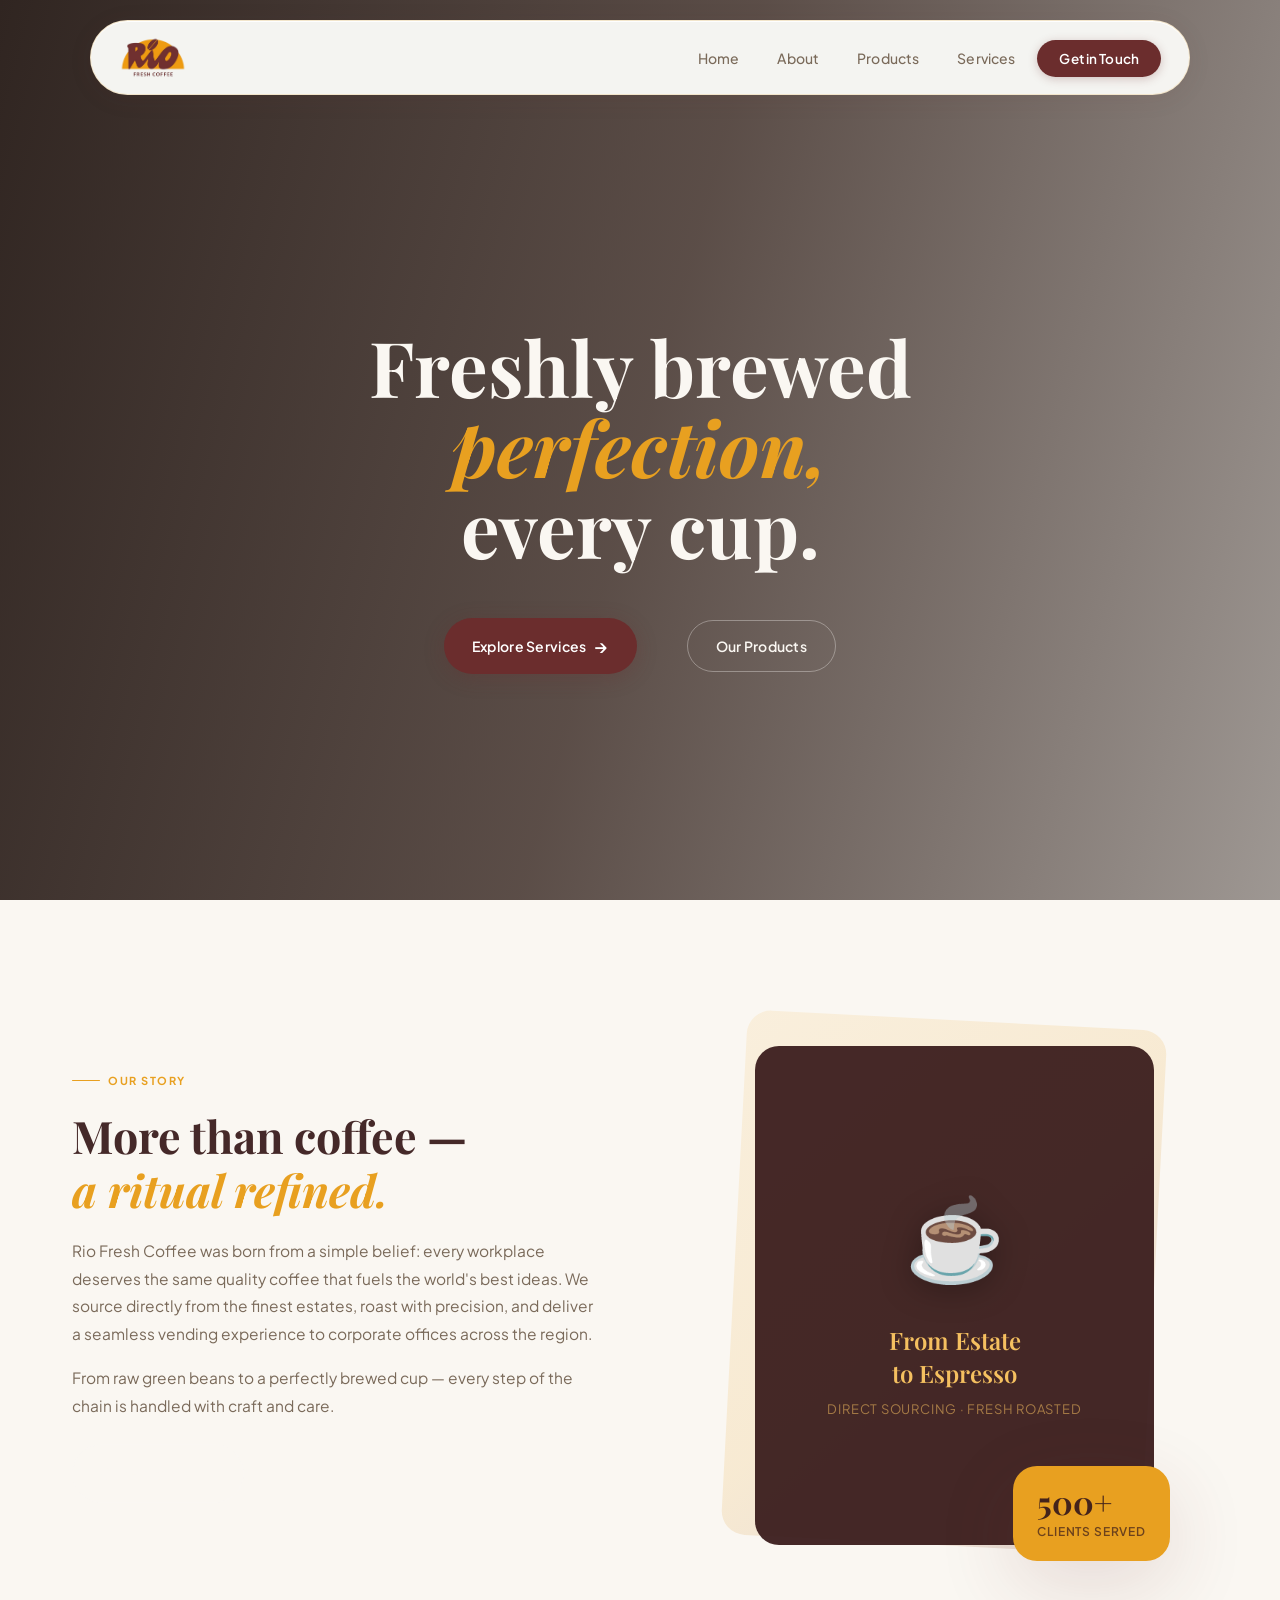
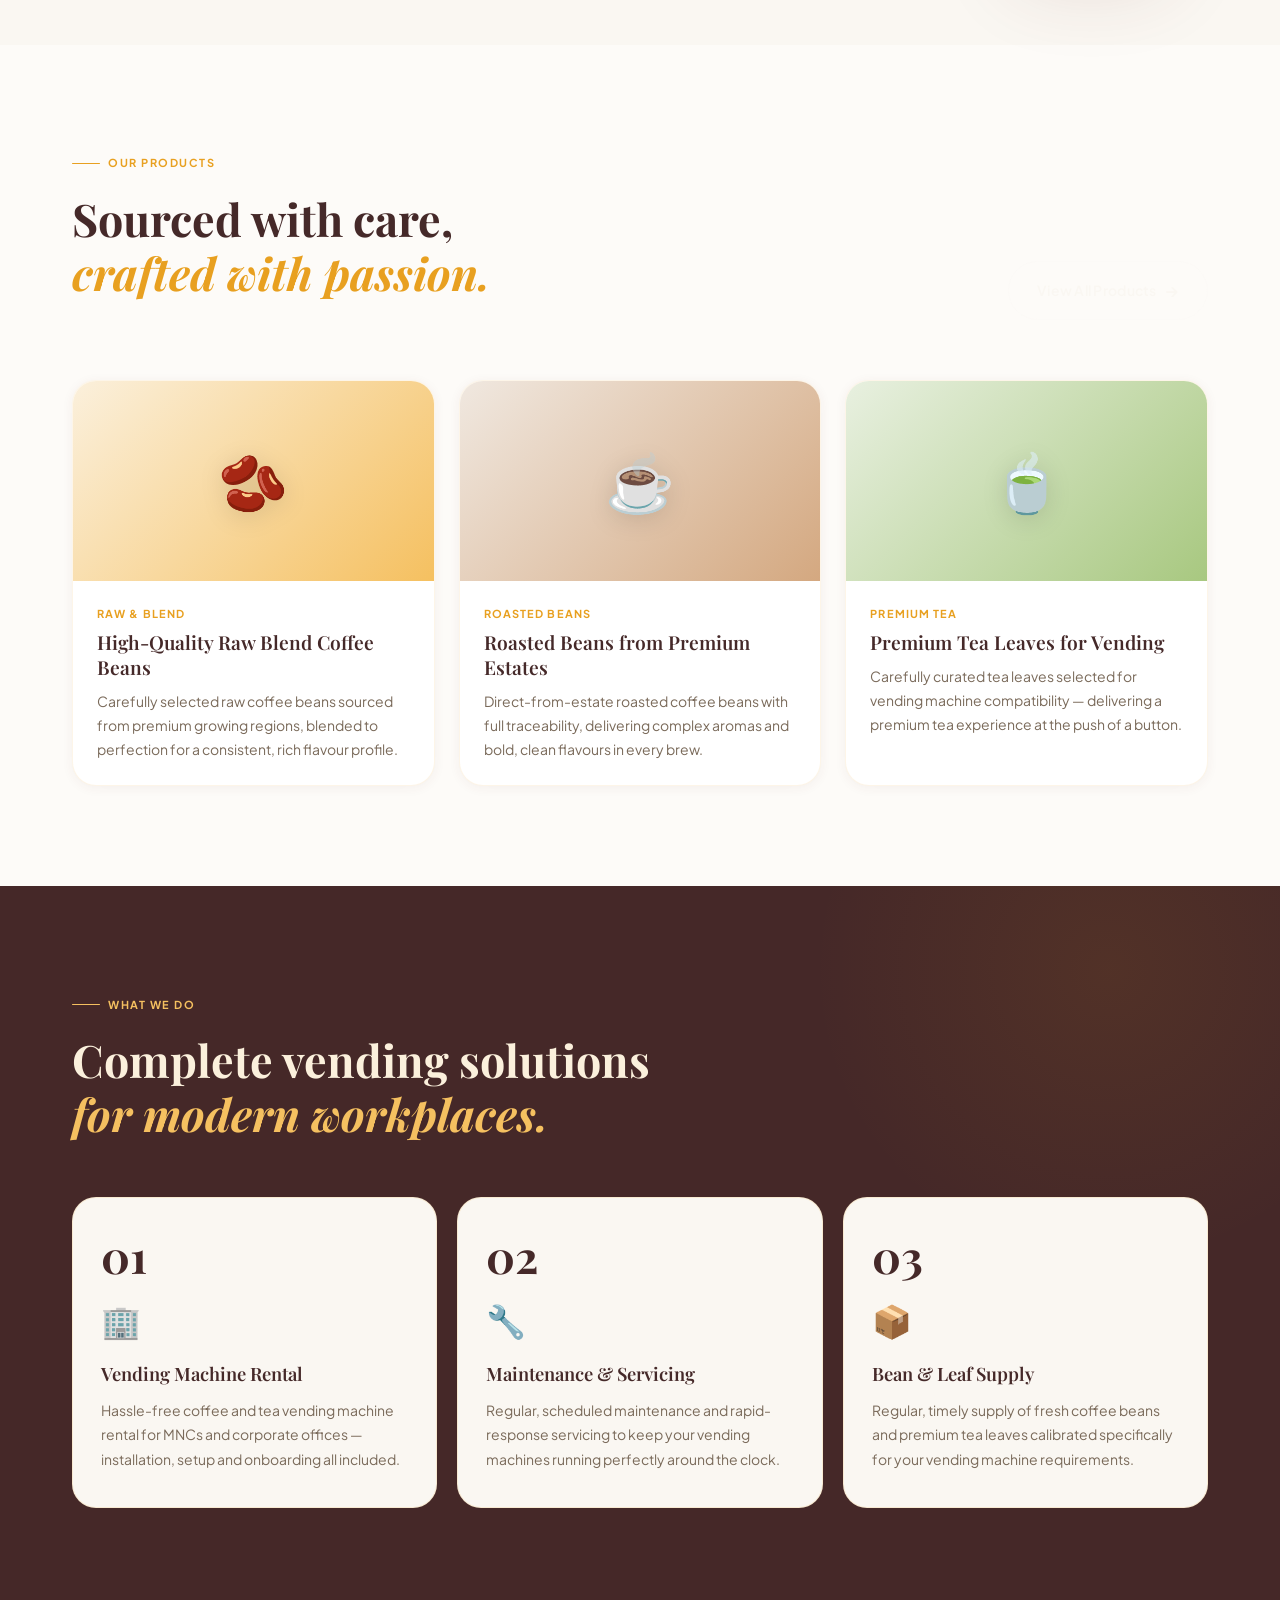
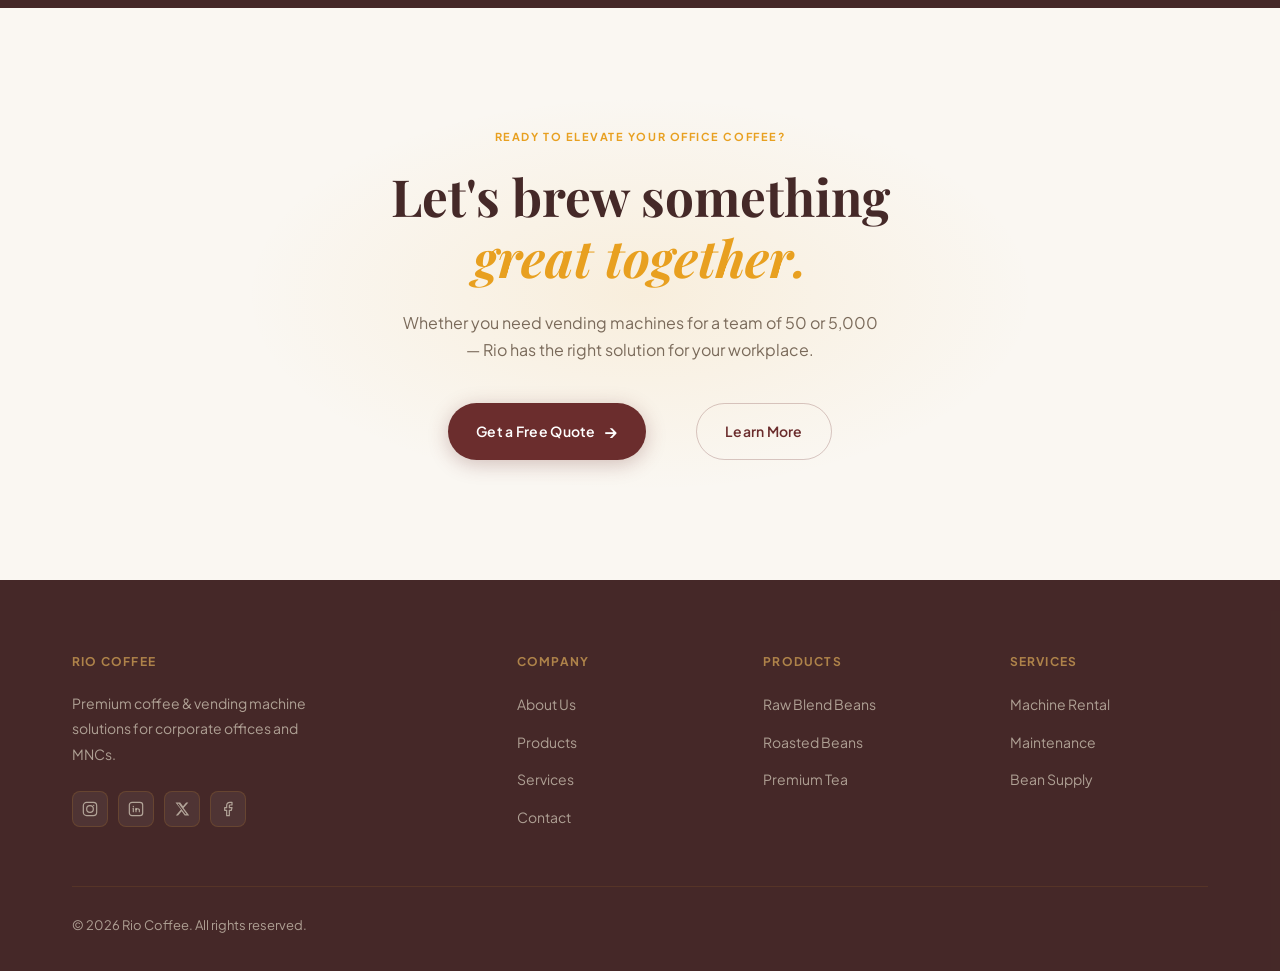
==== index.html @ 95e7d5a4 "setup" ====
<!DOCTYPE html>
<html lang="en">

<head>
    <meta charset="UTF-8" />
    <meta name="viewport" content="width=device-width, initial-scale=1.0" />
    <title>Rio Fresh Coffee — Premium Coffee & Vending Solutions</title>
    <meta name="description"
        content="Rio Fresh Coffee — Premium coffee beans, tea leaves and vending machine solutions for MNCs and corporate offices." />
    <link rel="stylesheet" href="css/style.css" />
    <link rel="preconnect" href="https://fonts.googleapis.com" />
    <link rel="preconnect" href="https://fonts.gstatic.com" crossorigin />
</head>

<body>

    <!-- ══════════════════════════════════════
       NAVBAR
  ══════════════════════════════════════ -->
    <div class="navbar-wrap">
        <nav class="navbar" role="navigation" aria-label="Main navigation">
            <a href="index.html" class="navbar__logo" aria-label="Rio Fresh Coffee home">
                <img src="assets/images/riocoffeelogo2.png" alt="Rio Fresh Coffee" />
            </a>

            <ul class="navbar__links" role="list">
                <li><a href="index.html" class="active">Home</a></li>
                <li><a href="pages/about.html">About</a></li>
                <li><a href="pages/products.html">Products</a></li>
                <li><a href="pages/services.html">Services</a></li>
                <li><a href="pages/contact.html" class="navbar__cta">Get in Touch</a></li>
            </ul>

            <button class="navbar__burger" aria-label="Toggle menu" aria-expanded="false">
                <span></span>
                <span></span>
                <span></span>
            </button>
        </nav>
    </div>


    <!-- ══════════════════════════════════════
       HERO
  ══════════════════════════════════════ -->
    <section class="hero" id="home" aria-label="Hero section">

        <!-- Video background -->
        <div class="hero__video-wrap" aria-hidden="true">
            <video class="hero__video" src="assets/videos/hero_vid5.mp4" autoplay muted loop playsinline
                poster="images/your-fallback.jpg"></video>
            <div class="hero__video-overlay"></div>
        </div>

        <div class="container hero__inner">
 
      <!-- Left: Copy -->
      <div class="hero__content">
 
        <h1 class="hero__title">
          Freshly brewed<br/>
          <em>perfection,</em><br />
          every cup.
        </h1>
 
        <p class="hero__subtitle">
          
        </p>
 
        <div class="hero__actions">
          <a href="pages/services.html" class="btn btn--primary">
            Explore Services
            <span class="btn__arrow" aria-hidden="true">→</span>
          </a>
          <a href="pages/products.html" class="btn btn--ghost">
            Our Products
          </a>
        </div>
      </div>
 
      
 
    </div><!-- /container -->
  </section>


        <!-- ══════════════════════════════════════
       INTRO / ABOUT TEASER
  ══════════════════════════════════════ -->
        <section class="intro" id="about-teaser" aria-label="About Rio Coffee">
            <div class="container">
                <div class="intro__grid">

                    <!-- Text -->
                    <div class="intro__text">
                        <div class="section-tag reveal">Our Story</div>
                        <h2 class="section-heading reveal reveal-delay-1">
                            More than coffee —<br />
                            <em>a ritual refined.</em>
                        </h2>
                        <p class="section-body reveal reveal-delay-2">
                            Rio Fresh Coffee was born from a simple belief: every workplace deserves
                            the same quality coffee that fuels the world's best ideas. We source
                            directly from the finest estates, roast with precision, and deliver a
                            seamless vending experience to corporate offices across the region.
                        </p>
                        <p class="section-body reveal reveal-delay-2">
                            From raw green beans to a perfectly brewed cup — every step of the
                            chain is handled with craft and care.
                        </p>
                        <a href="pages/about.html" class="btn btn--ghost reveal reveal-delay-3" style="margin-top:8px;">
                            Our Full Story
                            <span class="btn__arrow" aria-hidden="true">→</span>
                        </a>
                    </div>

                    <!-- Visual -->
                    <div class="intro__visual reveal reveal-delay-2">
                        <div class="intro__card-stack">
                            <div class="intro__card intro__card--bg" aria-hidden="true"></div>
                            <div class="intro__card intro__card--main">
                                <div class="intro__card-icon" aria-hidden="true">☕</div>
                                <div class="intro__card-text">From Estate<br />to Espresso</div>
                                <div class="intro__card-sub">Direct Sourcing · Fresh Roasted</div>
                            </div>
                            <div class="intro__stat-badge" aria-label="500 plus clients served">
                                <div class="stat-big">500+</div>
                                <div class="stat-label">Clients Served</div>
                            </div>
                        </div>
                    </div>

                </div>
            </div>
        </section>


        <!-- ══════════════════════════════════════
       PRODUCTS PREVIEW
  ══════════════════════════════════════ -->
        <section class="products-preview" id="products" aria-label="Our Products">
            <div class="container">

                <div class="section-header">
                    <div class="section-header__text">
                        <div class="section-tag reveal">Our Products</div>
                        <h2 class="section-heading reveal reveal-delay-1">
                            Sourced with care,<br /><em>crafted with passion.</em>
                        </h2>
                    </div>
                    <a href="pages/products.html" class="btn btn--ghost reveal" style="flex-shrink:0;">
                        View All Products
                        <span class="btn__arrow" aria-hidden="true">→</span>
                    </a>
                </div>

                <div class="products-grid">

                    <article class="product-card reveal reveal-delay-1" role="article">
                        <div class="product-card__visual product-card__visual--amber">
                            <div class="product-card__icon" aria-hidden="true">🫘</div>
                        </div>
                        <div class="product-card__body">
                            <div class="product-card__label">Raw &amp; Blend</div>
                            <h3 class="product-card__title">High-Quality Raw Blend Coffee Beans</h3>
                            <p class="product-card__desc">
                                Carefully selected raw coffee beans sourced from premium growing regions,
                                blended to perfection for a consistent, rich flavour profile.
                            </p>
                        </div>
                    </article>

                    <article class="product-card reveal reveal-delay-2" role="article">
                        <div class="product-card__visual product-card__visual--brown">
                            <div class="product-card__icon" aria-hidden="true">☕</div>
                        </div>
                        <div class="product-card__body">
                            <div class="product-card__label">Roasted Beans</div>
                            <h3 class="product-card__title">Roasted Beans from Premium Estates</h3>
                            <p class="product-card__desc">
                                Direct-from-estate roasted coffee beans with full traceability,
                                delivering complex aromas and bold, clean flavours in every brew.
                            </p>
                        </div>
                    </article>

                    <article class="product-card reveal reveal-delay-3" role="article">
                        <div class="product-card__visual product-card__visual--green">
                            <div class="product-card__icon" aria-hidden="true">🍵</div>
                        </div>
                        <div class="product-card__body">
                            <div class="product-card__label">Premium Tea</div>
                            <h3 class="product-card__title">Premium Tea Leaves for Vending</h3>
                            <p class="product-card__desc">
                                Carefully curated tea leaves selected for vending machine compatibility —
                                delivering a premium tea experience at the push of a button.
                            </p>
                        </div>
                    </article>

                </div>
            </div>
        </section>


        <!-- ══════════════════════════════════════
       SERVICES PREVIEW
  ══════════════════════════════════════ -->
        <section class="services-preview" id="services" aria-label="Our Services">
            <div class="container">

                <div class="section-tag reveal">What We Do</div>
                <h2 class="section-heading reveal reveal-delay-1">
                    Complete vending solutions<br /><em>for modern workplaces.</em>
                </h2>

                <div class="services-grid">

                    <article class="service-card reveal reveal-delay-1" role="article">
                        <div class="service-card__num" aria-hidden="true">01</div>
                        <div class="service-card__icon" aria-hidden="true">🏢</div>
                        <h3 class="service-card__title">Vending Machine Rental</h3>
                        <p class="service-card__desc">
                            Hassle-free coffee and tea vending machine rental for MNCs and corporate
                            offices — installation, setup and onboarding all included.
                        </p>
                    </article>

                    <article class="service-card reveal reveal-delay-2" role="article">
                        <div class="service-card__num" aria-hidden="true">02</div>
                        <div class="service-card__icon" aria-hidden="true">🔧</div>
                        <h3 class="service-card__title">Maintenance &amp; Servicing</h3>
                        <p class="service-card__desc">
                            Regular, scheduled maintenance and rapid-response servicing to keep your
                            vending machines running perfectly around the clock.
                        </p>
                    </article>

                    <article class="service-card reveal reveal-delay-3" role="article">
                        <div class="service-card__num" aria-hidden="true">03</div>
                        <div class="service-card__icon" aria-hidden="true">📦</div>
                        <h3 class="service-card__title">Bean &amp; Leaf Supply</h3>
                        <p class="service-card__desc">
                            Regular, timely supply of fresh coffee beans and premium tea leaves
                            calibrated specifically for your vending machine requirements.
                        </p>
                    </article>

                </div>
            </div>
        </section>


        <!-- ══════════════════════════════════════
       CTA BANNER
  ══════════════════════════════════════ -->
        <section class="cta-banner" aria-label="Get in touch">
            <div class="container">
                <div class="cta-banner__eyebrow reveal">Ready to elevate your office coffee?</div>
                <h2 class="cta-banner__title reveal reveal-delay-1">
                    Let's brew something<br /><em>great together.</em>
                </h2>
                <p class="cta-banner__sub reveal reveal-delay-2">
                    Whether you need vending machines for a team of 50 or 5,000 —
                    Rio has the right solution for your workplace.
                </p>
                <div style="display:flex; gap: 50px; justify-content:center; flex-wrap:wrap;"
                    class="reveal reveal-delay-3">
                    <a href="pages/contact.html" class="btn btn--primary">
                        Get a Free Quote
                        <span class="btn__arrow" aria-hidden="true">→</span>
                    </a>
                    <a href="pages/services.html" class="btn btn--ghost1">Learn More</a>
                </div>
            </div>
        </section>


        <!-- FOOTER -->
        <footer class="footer" aria-label="Site footer">
            <div class="container">
                <div class="footer__grid">

                    <div class="footer__brand">
                        <div class="footer__col-title">Rio Coffee</div>
                        <p class="footer__brand-desc">
                            Premium coffee &amp; vending machine solutions for corporate
                            offices and MNCs.
                        </p>
                        <div class="footer__social" aria-label="Social media links">
                            <a href="#" aria-label="Instagram">
                                <svg width="16" height="16" viewBox="0 0 24 24" fill="none" stroke="currentColor"
                                    stroke-width="1.8" stroke-linecap="round" stroke-linejoin="round">
                                    <rect x="2" y="2" width="20" height="20" rx="5" />
                                    <circle cx="12" cy="12" r="5" />
                                    <circle cx="17.5" cy="6.5" r="1" fill="currentColor" stroke="none" />
                                </svg>
                            </a>
                            <a href="#" aria-label="LinkedIn">
                                <svg width="16" height="16" viewBox="0 0 24 24" fill="none" stroke="currentColor"
                                    stroke-width="1.8" stroke-linecap="round" stroke-linejoin="round">
                                    <rect x="2" y="2" width="20" height="20" rx="4" />
                                    <line x1="8" y1="11" x2="8" y2="16" />
                                    <line x1="8" y1="8" x2="8" y2="8.5" />
                                    <path d="M12 16v-5" />
                                    <path d="M12 13a3 3 0 0 1 5 0v3" />
                                </svg>
                            </a>
                            <a href="#" aria-label="X / Twitter">
                                <svg width="16" height="16" viewBox="0 0 24 24" fill="currentColor" stroke="none">
                                    <path
                                        d="M18.244 2.25h3.308l-7.227 8.26 8.502 11.24H16.17l-4.714-6.231-5.401 6.231H2.742l7.74-8.865L2.25 2.25h6.993l4.259 5.631 4.742-5.631Zm-1.161 17.52h1.833L7.084 4.126H5.117L17.083 19.77Z" />
                                </svg>
                            </a>
                            <a href="#" aria-label="Facebook">
                                <svg width="16" height="16" viewBox="0 0 24 24" fill="none" stroke="currentColor"
                                    stroke-width="1.8" stroke-linecap="round" stroke-linejoin="round">
                                    <path d="M18 2h-3a5 5 0 0 0-5 5v3H7v4h3v8h4v-8h3l1-4h-4V7a1 1 0 0 1 1-1h3z" />
                                </svg>
                            </a>
                        </div>
                    </div>

                    <div class="footer__col">
                        <div class="footer__col-title">Company</div>
                        <ul class="footer__links" role="list">
                            <li><a href="pages/about.html">About Us</a></li>
                            <li><a href="pages/products.html">Products</a></li>
                            <li><a href="pages/services.html">Services</a></li>
                            <li><a href="pages/contact.html">Contact</a></li>
                        </ul>
                    </div>

                    <div class="footer__col">
                        <div class="footer__col-title">Products</div>
                        <ul class="footer__links" role="list">
                            <li><a href="pages/products.html">Raw Blend Beans</a></li>
                            <li><a href="pages/products.html">Roasted Beans</a></li>
                            <li><a href="pages/products.html">Premium Tea</a></li>
                        </ul>
                    </div>

                    <div class="footer__col">
                        <div class="footer__col-title">Services</div>
                        <ul class="footer__links" role="list">
                            <li><a href="pages/services.html">Machine Rental</a></li>
                            <li><a href="pages/services.html">Maintenance</a></li>
                            <li><a href="pages/services.html">Bean Supply</a></li>
                        </ul>
                    </div>

                </div>

                <div class="footer__bottom">
                    <span>© 2026 Rio Coffee. All rights reserved.</span>
                </div>
            </div>
        </footer>

        <script src="js/main.js"></script>
</body>

</html>
---- css/style.css ----
/* ============================================
   RIO FRESH COFFEE — Design System
   ============================================ */

@import url('https://fonts.googleapis.com/css2?family=Playfair+Display:ital,wght@0,400;0,500;0,600;0,700;1,400;1,600&family=Plus+Jakarta+Sans:wght@300;400;500;600&display=swap');

/* ── Tokens ── */
:root {
  --amber:       #E8A020;
  --amber-light: #F5C060;
  --amber-pale:  #FBF0DC;
  --brown:       #6B2D2D;
  --brown-dark:  #391b1bef;
  --brown-mid:   #7A3535;
  --cream:       #FAF7F2;
  --cream-dark:  #F0EAE0;
  --off-white:   #FDFBF8;
  --text-primary:#2A1A0E;
  --text-muted:  #7A6A5A;
  --text-light:  #B0A090;
  --white:       #FFFFFF;

  --font-display: 'Playfair Display', Georgia, serif;
  --font-body:    'Plus Jakarta Sans', sans-serif;

  --radius-sm:  8px;
  --radius-md:  16px;
  --radius-lg:  24px;
  --radius-xl:  40px;
  --radius-pill:999px;

  --shadow-sm:  0 2px 12px rgba(107,45,45,0.06);
  --shadow-md:  0 8px 40px rgba(107,45,45,0.10);
  --shadow-lg:  0 24px 80px rgba(107,45,45,0.14);

  --transition: 0.35s cubic-bezier(0.25, 0.46, 0.45, 0.94);
  --max-w: 1200px;
}

/* ── Reset ── */
*, *::before, *::after { box-sizing: border-box; margin: 0; padding: 0; }

html { scroll-behavior: smooth; font-size: 16px; }

body {
  font-family: var(--font-body);
  background: var(--cream);
  color: var(--text-primary);
  line-height: 1.6;
  overflow-x: hidden;
  -webkit-font-smoothing: antialiased;
}

img { display: block; max-width: 100%; }
a  { text-decoration: none; color: inherit; }
ul { list-style: none; }

/* ── Layout ── */
.container {
  max-width: var(--max-w);
  margin: 0 auto;
  padding: 0 32px;
}

/* ============================================
   NAVBAR
   ============================================ */
.navbar-wrap {
  position: fixed;
  top: 20px;
  left: 0;
  right: 0;
  z-index: 1000;
  display: flex;
  justify-content: center;
  padding: 0 24px;
  pointer-events: none;
}

.navbar {
  pointer-events: all;
  width: 100%;
  max-width: 1100px;
  background: rgba(245, 245, 242, 0.995);
  backdrop-filter: blur(20px) saturate(1.6);
  -webkit-backdrop-filter: blur(20px) saturate(1.6);
  border: 1px solid rgba(232,160,32, 0.18);
  border-radius: var(--radius-xl);
  padding: 14px 28px;
  display: flex;
  align-items: center;
  justify-content: space-between;
  box-shadow: 0 4px 24px rgba(107,45,45,0.08), 0 1px 0 rgba(255,255,255,0.9) inset;
  transition: var(--transition);
}

.navbar.scrolled {
  background: rgba(253,251,248,0.96);
  box-shadow: 0 8px 40px rgba(107,45,45,0.14);
}

.navbar__logo {
  display: flex;
  align-items: center;
  gap: 10px;
}

.navbar__logo img {
  height: 45px;
  width: auto;
}

.navbar__links {
  display: flex;
  align-items: center;
  gap: 6px;
}

.navbar__links a {
  font-size: 14px;
  font-weight: 500;
  color: var(--text-muted);
  padding: 8px 16px;
  border-radius: var(--radius-pill);
  transition: var(--transition);
  letter-spacing: 0.01em;
}

.navbar__links a:hover{
  color: var(--brown);
}

.navbar__cta {
  background: var(--brown);
  color: var(--white) !important;
  padding: 10px 22px !important;
  border-radius: var(--radius-pill) !important;
  font-weight: 600 !important;
  font-size: 13.5px !important;
  letter-spacing: 0.02em;
  transition: var(--transition) !important;
  box-shadow: 0 2px 10px rgba(107,45,45,0.25);
}

.navbar__cta:hover {
  background: var(--brown-dark) !important;
  transform: translateY(-1px);
  box-shadow: 0 6px 20px rgba(107,45,45,0.35) !important;
}

/* ── Mobile hamburger ── */
.navbar__burger {
  display: none;
  flex-direction: column;
  gap: 5px;
  cursor: pointer;
  padding: 4px;
  background: none;
  border: none;
  z-index: 1001;
  position: relative;
}

.navbar__burger span {
  display: block;
  width: 22px;
  height: 2px;
  background: var(--brown);
  border-radius: 2px;
  transition: var(--transition);
}

/* Mobile menu overlay */
@media (max-width: 768px) {
  .navbar-wrap {
    top: 12px;
    padding: 0 16px;
  }

  .navbar {
    padding: 12px 20px;
    border-radius: 28px;
  }

  .navbar__burger {
    display: flex;
  }

  /* Hidden state */
  .navbar__links {
    display: flex;
    flex-direction: column;
    align-items: center;
    justify-content: center;
    gap: 8px;

    position: fixed;
    top: 0;
    left: 0;
    right: 0;
    bottom: 0;
    width: 100vw;
    height: 100dvh;

    background: rgba(253, 251, 248, 0.98);
    backdrop-filter: blur(24px);
    -webkit-backdrop-filter: blur(24px);

    z-index: 1000;
    padding: 80px 32px 48px;

    /* Hidden by default */
    opacity: 0;
    pointer-events: none;
    transform: translateY(-12px);
    transition: opacity 0.3s ease, transform 0.3s ease;
  }

  /* Open state — toggled by JS */
  .navbar.menu-open .navbar__links {
    opacity: 1;
    pointer-events: all;
    transform: translateY(0);
  }

  .navbar__links a {
    font-size: 26px;
    font-weight: 600;
    color: var(--brown-dark);
    padding: 12px 24px;
    border-radius: var(--radius-pill);
    width: 100%;
    text-align: center;
    letter-spacing: -0.01em;
  }

  .navbar__links a:hover{
    background: rgba(232, 160, 32, 0.12);
    color: var(--brown);
  }

  /* CTA button inside open menu */
  .navbar__links .navbar__cta {
    margin-top: 16px;
    font-size: 16px !important;
    padding: 14px 36px !important;
    background: var(--brown) !important;
    color: var(--white) !important;
    width: auto !important;
  }

  /* Burger → X animation */
  .navbar.menu-open .navbar__burger span:nth-child(1) {
    transform: translateY(7px) rotate(45deg);
  }
  .navbar.menu-open .navbar__burger span:nth-child(2) {
    opacity: 0;
    transform: scaleX(0);
  }
  .navbar.menu-open .navbar__burger span:nth-child(3) {
    transform: translateY(-7px) rotate(-45deg);
  }

  /* Burger color flips white when over dark video hero */
  .navbar__burger span {
    background: var(--brown);
    transition: background 0.3s ease, transform var(--transition);
  }
}

/* ============================================
   HERO
   ============================================ */
.hero {
  min-height: 100vh;
  position: relative;
  display: flex;
  align-items: center;
  overflow: hidden;
  background: var(--cream);
}

/* ── Video background ── */
.hero__video-wrap {
  position: absolute;
  inset: 0;
  z-index: 0;
  overflow: hidden;
}

.hero__video {
  width: 100%;
  height: 100%;
  object-fit: cover;
  object-position: center;
}

.hero__video-overlay {
  position: absolute;
  inset: 0;
  background: linear-gradient(
    105deg,
    rgba(20, 8, 4, 0.88) 0%,
    rgba(30, 12, 6, 0.72) 50%,
    rgba(20, 8, 4, 0.40) 100%
  );
}

/* Hero content */
.hero__inner {
  position: relative;
  z-index: 2;
  width: 100%;
}

.hero__content {
  max-width: 1250px;
}

.hero__eyebrow {
  display: inline-flex;
  align-items: center;
  gap: 8px;
  font-size: 12px;
  font-weight: 600;
  letter-spacing: 0.12em;
  text-transform: uppercase;
  color: var(--amber);
  background: rgba(232, 160, 32, 0.15);
  border: 1px solid rgba(232,160,32,0.25);
  border-color: rgba(232, 160, 32, 0.40);
  padding: 6px 14px;
  border-radius: var(--radius-pill);
  margin-bottom: 28px;
  opacity: 0;
  animation: fadeUp 0.8s 0.3s ease forwards;
}

.hero__eyebrow::before {
  content: '';
  width: 6px;
  height: 6px;
  border-radius: 50%;
  background: var(--amber);
  flex-shrink: 0;
}

.hero__title {
  font-family: var(--font-display);
  font-size: clamp(3rem, 6vw, 5.2rem);
  font-weight: 700;
  line-height: 1.05;
  margin-top: 100px;
  color: #FAF7F2;
  opacity: 0;
  animation: fadeUp 0.9s 0.5s ease forwards;
  text-align: center;
}

.hero__title em {
  font-style: italic;
  color: var(--amber);
}



.hero__actions {
  display: flex;
  align-items: center;
  gap: 50px;
  flex-wrap: wrap;
  opacity: 0;
  animation: fadeUp 0.9s 0.9s ease forwards;
  margin-top: 50px;
  justify-content: center;

}

/* Buttons */
.btn {
  display: inline-flex;
  align-items: center;
  gap: 8px;
  font-family: var(--font-body);
  font-weight: 600;
  font-size: 14px;
  letter-spacing: 0.02em;
  border-radius: var(--radius-pill);
  padding: 14px 28px;
  cursor: pointer;
  border: none;
  transition: var(--transition);
  text-decoration: none;
}

.btn--primary {
  background: var(--brown);
  color: var(--white);
  box-shadow: 0 4px 20px rgba(107,45,45,0.28);
}

.btn--primary:hover {
  background: var(--brown);
  transform: translateY(-2px);
  box-shadow: 0 10px 30px rgba(107,45,45,0.38);
}

.btn--ghost {
  background: transparent;
  color: #FAF7F2;
  border: 1.5px solid rgba(107,45,45,0.25);
  border-color: rgba(250, 247, 242, 0.35);
}
.btn--ghost1 {
  background: transparent;
  color: var(--brown);
  border: 1.5px solid rgba(107,45,45,0.25);
}

.btn--ghost:hover {
  background: rgba(250, 247, 242, 0.10);
  border-color:rgba(250, 247, 242, 0.65);
}

.btn__arrow {
  font-size: 18px;
  transition: transform var(--transition);
}

.btn--primary:hover .btn__arrow { transform: translateX(4px); }


/* ============================================
   INTRO SECTION
   ============================================ */
.intro {
  padding: 120px 0 100px;
  background: var(--cream);
}

.intro__grid {
  display: grid;
  grid-template-columns: 1fr 1fr;
  gap: 80px;
  align-items: center;
}

.section-tag {
  display: inline-flex;
  align-items: center;
  gap: 8px;
  font-size: 11px;
  font-weight: 700;
  letter-spacing: 0.14em;
  text-transform: uppercase;
  color: var(--amber);
  margin-bottom: 20px;
}

.section-tag::before {
  content: '';
  display: block;
  width: 28px;
  height: 1.5px;
  background: var(--amber);
  border-radius: 2px;
}

.section-heading {
  font-family: var(--font-display);
  font-size: clamp(2rem, 3.5vw, 2.8rem);
  font-weight: 700;
  line-height: 1.2;
  color: var(--brown-dark);
  margin-bottom: 20px;
}

.section-heading em {
  font-style: italic;
  color: var(--amber);
}

.section-body {
  font-size: 15.5px;
  font-weight: 400;
  color: var(--text-muted);
  line-height: 1.8;
  margin-bottom: 16px;
}

/* Intro visual - abstract coffee shape */
.intro__visual {
  position: relative;
}

.intro__card-stack {
  position: relative;
  width: 100%;
  aspect-ratio: 4/5;
  max-width: 420px;
  margin: 0 auto;
}

.intro__card {
  position: absolute;
  border-radius: var(--radius-lg);
  overflow: hidden;
}

.intro__card--bg {
  inset: 0;
  background: linear-gradient(135deg, #F5C060 0%, #E8A020 50%, #6B2D2D 100%);
  opacity: 0.15;
  transform: rotate(3deg);
}

.intro__card--main {
  inset: 5% 0 0 5%;
  background: var(--brown-dark);
  display: flex;
  flex-direction: column;
  align-items: center;
  justify-content: center;
  padding: 48px 32px;
}

.intro__card-icon {
  font-size: 5rem;
  margin-bottom: 24px;
  filter: drop-shadow(0 4px 16px rgba(0,0,0,0.3));
}

.intro__card-text {
  font-family: var(--font-display);
  font-size: 1.5rem;
  font-weight: 600;
  color: var(--amber-light);
  text-align: center;
  line-height: 1.4;
}

.intro__card-sub {
  font-size: 13px;
  color: rgba(245,192,96,0.55);
  text-align: center;
  margin-top: 8px;
  letter-spacing: 0.06em;
  text-transform: uppercase;
}

.intro__stat-badge {
  position: absolute;
  bottom: -16px;
  right: -16px;
  background: var(--amber);
  color: var(--brown-dark);
  border-radius: var(--radius-lg);
  padding: 20px 24px;
  box-shadow: var(--shadow-lg);
}

.stat-big {
  font-family: var(--font-display);
  font-size: 2rem;
  font-weight: 700;
  line-height: 1;
}

.stat-label {
  font-size: 12px;
  font-weight: 600;
  text-transform: uppercase;
  letter-spacing: 0.07em;
  margin-top: 4px;
  opacity: 0.75;
}

/* ============================================
   PRODUCTS PREVIEW
   ============================================ */
.products-preview {
  padding: 100px 0;
  background: var(--off-white);
}

.section-header {
  display: flex;
  align-items: flex-end;
  justify-content: space-between;
  margin-bottom: 60px;
  gap: 24px;
}

.section-header__text { max-width: 520px; }

.products-grid {
  display: grid;
  grid-template-columns: repeat(3, 1fr);
  gap: 24px;
}

.product-card {
  background: var(--white);
  border-radius: var(--radius-lg);
  overflow: hidden;
  border: 1px solid rgba(232,160,32,0.1);
  transition: var(--transition);
  box-shadow: var(--shadow-sm);
  cursor: pointer;
}

.product-card:hover {
  transform: translateY(-6px);
  box-shadow: var(--shadow-lg);
  border-color: rgba(232,160,32,0.25);
}

.product-card__visual {
  height: 200px;
  position: relative;
  overflow: hidden;
  display: flex;
  align-items: center;
  justify-content: center;
}

.product-card__visual--amber { background: linear-gradient(135deg, #FBF0DC 0%, #F5C060 100%); }
.product-card__visual--brown { background: linear-gradient(135deg, #F0E8E0 0%, #D4A880 100%); }
.product-card__visual--green { background: linear-gradient(135deg, #E8F0E0 0%, #A8C880 100%); }

.product-card__icon {
  font-size: 3.5rem;
  filter: drop-shadow(0 4px 12px rgba(0,0,0,0.12));
  transition: transform var(--transition);
}

.product-card:hover .product-card__icon { transform: scale(1.1) rotate(-3deg); }

.product-card__body {
  padding: 24px;
}

.product-card__label {
  font-size: 11px;
  font-weight: 700;
  text-transform: uppercase;
  letter-spacing: 0.1em;
  color: var(--amber);
  margin-bottom: 8px;
}

.product-card__title {
  font-family: var(--font-display);
  font-size: 1.2rem;
  font-weight: 600;
  color: var(--brown-dark);
  margin-bottom: 10px;
  line-height: 1.3;
}

.product-card__desc {
  font-size: 14px;
  color: var(--text-muted);
  line-height: 1.7;
}

/* ============================================
   SERVICES PREVIEW
   ============================================ */
.services-preview {
  padding: 100px 0;
  background: var(--brown-dark);
  position: relative;
  overflow: hidden;
}

.services-preview::before {
  content: '';
  position: absolute;
  top: -30%;
  right: -10%;
  width: 600px;
  height: 600px;
  border-radius: 50%;
  background: radial-gradient(circle, rgba(232,160,32,0.08) 0%, transparent 70%);
  pointer-events: none;
}

.services-preview .section-tag { color: var(--amber-light); }
.services-preview .section-tag::before { background: var(--amber-light); }
.services-preview .section-heading { color: var(--amber-pale); }
.services-preview .section-heading em { color: var(--amber-light); }

.services-grid {
  display: grid;
  grid-template-columns: repeat(3, 1fr);
  gap: 20px;
  margin-top: 56px;
}

.service-card {
  background:  #FAF7F2;
  border: 1px solid rgba(232,160,32,0.15);
  border-radius: var(--radius-lg);
  padding: 36px 28px;
  transition: var(--transition);
  cursor: pointer;
  position: relative;
  overflow: hidden;
}

.service-card::before {
  content: '';
  position: absolute;
  top: 0;
  left: 0;
  right: 0;
  height: 2px;
  background: linear-gradient(90deg, var(--amber), transparent);
  transform: scaleX(0);
  transform-origin: left;
  transition: transform var(--transition);
}

.service-card:hover::before { transform: scaleX(1); }

.service-card:hover {
  background:#FAF7F2;
  border-color: rgba(232,160,32,0.3);
  transform: translateY(-4px);
}

.service-card__num {
  font-family: var(--font-display);
  font-size: 2.8rem;
  font-weight: 700;
  color: var(--brown-dark);
  line-height: 1;
  margin-bottom: 16px;
  transition: color var(--transition);
}


.service-card__icon {
  font-size: 2rem;
  margin-bottom: 16px;
}

.service-card__title {
  font-family: var(--font-display);
  font-size: 1.15rem;
  font-weight: 600;
  color: var(--brown-dark);
  margin-bottom: 12px;
  line-height: 1.3;
}

.service-card__desc {
  font-size: 14px;
  color: var(--text-muted);
  line-height: 1.75;
}

/* ============================================
   CTA BANNER
   ============================================ */
.cta-banner {
  padding: 120px 0;
  background: var(--cream);
  text-align: center;
  position: relative;
  overflow: hidden;
}

.cta-banner::before {
  content: '';
  position: absolute;
  top: 50%;
  left: 50%;
  transform: translate(-50%, -50%);
  width: 800px;
  height: 400px;
  background: radial-gradient(ellipse, rgba(232,160,32,0.10) 0%, transparent 70%);
  pointer-events: none;
}

.cta-banner__eyebrow {
  font-size: 11px;
  font-weight: 700;
  letter-spacing: 0.14em;
  text-transform: uppercase;
  color: var(--amber);
  margin-bottom: 20px;
}

.cta-banner__title {
  font-family: var(--font-display);
  font-size: clamp(2.2rem, 4vw, 3.2rem);
  font-weight: 700;
  color: var(--brown-dark);
  line-height: 1.2;
  margin-bottom: 20px;
  max-width: 640px;
  margin-left: auto;
  margin-right: auto;
}

.cta-banner__title em {
  font-style: italic;
  color: var(--amber);
}

.cta-banner__sub {
  font-size: 16px;
  color: var(--text-muted);
  max-width: 480px;
  margin: 0 auto 40px;
  line-height: 1.7;
}

/* ============================================
   FOOTER
   ============================================ */
.footer {
  background: var(--brown-dark);
  padding: 72px 0 36px;
  color: rgba(245,240,220,0.6);
}

.footer__grid {
  display: grid;
  grid-template-columns: 2fr 1fr 1fr 1fr;
  gap: 48px;
  margin-bottom: 56px;
}

.footer__brand-logo {
  height: 40px;
  width: auto;
  margin-bottom: 18px;
  filter: brightness(1.4) sepia(0.3);
}

.footer__brand-desc {
  font-size: 14px;
  line-height: 1.8;
  max-width: 260px;
  margin-bottom: 24px;
}

.footer__social {
  display: flex;
  gap: 10px;
}

.footer__social a {
  width: 36px;
  height: 36px;
  border-radius: var(--radius-sm);
  background: rgba(255,255,255,0.06);
  border: 1px solid rgba(232,160,32,0.15);
  display: flex;
  align-items: center;
  justify-content: center;
  font-size: 14px;
  transition: var(--transition);
}

.footer__social a:hover {
  background: rgba(232,160,32,0.15);
  border-color: rgba(232,160,32,0.35);
  color: var(--amber-light);
}

.footer__col-title {
  font-size: 12px;
  font-weight: 700;
  letter-spacing: 0.1em;
  text-transform: uppercase;
  color: rgba(245,192,96,0.6);
  margin-bottom: 20px;
}

.footer__links {
  display: flex;
  flex-direction: column;
  gap: 12px;
}

.footer__links a {
  font-size: 14px;
  transition: color var(--transition);
}

.footer__links a:hover { color: var(--amber-light); }

.footer__bottom {
  border-top: 1px solid rgba(232,160,32,0.1);
  padding-top: 28px;
  display: flex;
  align-items: center;
  justify-content: space-between;
  font-size: 13px;
}

/* ============================================
   SCROLL ANIMATIONS
   ============================================ */
@keyframes fadeUp {
  from { opacity: 0; transform: translateY(28px); }
  to   { opacity: 1; transform: translateY(0); }
}

@keyframes fadeLeft {
  from { opacity: 0; transform: translateY(-50%) translateX(40px); }
  to   { opacity: 1; transform: translateY(-50%) translateX(0); }
}

.reveal {
  opacity: 0;
  transform: translateY(32px);
  transition: opacity 0.7s ease, transform 0.7s ease;
}

.reveal.visible {
  opacity: 1;
  transform: translateY(0);
}

.reveal-delay-1 { transition-delay: 0.1s; }
.reveal-delay-2 { transition-delay: 0.2s; }
.reveal-delay-3 { transition-delay: 0.3s; }
.reveal-delay-4 { transition-delay: 0.4s; }

/* ============================================
   RESPONSIVE
   ============================================ */
@media (max-width: 1024px) {
  .hero__visual { width: 42%; }
  .intro__grid { gap: 48px; }
  .footer__grid { grid-template-columns: 1fr 1fr; gap: 36px; }
}

@media (max-width: 768px) {
  .container { padding: 0 20px; }

  .navbar__links { display: none; }
  .navbar__burger { display: flex; }
  .navbar.menu-open .navbar__links {
    display: flex;
    flex-direction: column;
    position: fixed;
    inset: 0;
    background: rgba(253,251,248,0.98);
    backdrop-filter: blur(20px);
    align-items: center;
    justify-content: center;
    gap: 24px;
    z-index: 999;
  }
  .navbar.menu-open .navbar__links a {
    font-size: 22px;
    font-weight: 600;
  }

  .hero { min-height: 100svh; padding: 100px 0 60px; }
  .hero__visual { display: none; }
  .hero__content { max-width: 100%; }
  .hero__title { font-size: clamp(2.4rem, 8vw, 3.2rem); }

  .intro__grid { grid-template-columns: 1fr; gap: 48px; }
  .intro__visual { order: -1; }
  .intro__card-stack { max-width: 340px; }

  .products-grid { grid-template-columns: 1fr; gap: 16px; }
  .services-grid { grid-template-columns: 1fr; gap: 16px; }

  .section-header { flex-direction: column; align-items: flex-start; }

  .footer__grid { grid-template-columns: 1fr; gap: 32px; }
  .footer__bottom { flex-direction: column; gap: 12px; text-align: center; }

  .emblem-ring { width: 260px; height: 260px; }
}

@media (max-width: 480px) {
  .hero__actions { flex-direction: column; align-items: flex-start; }
  .products-grid { gap: 14px; }
}
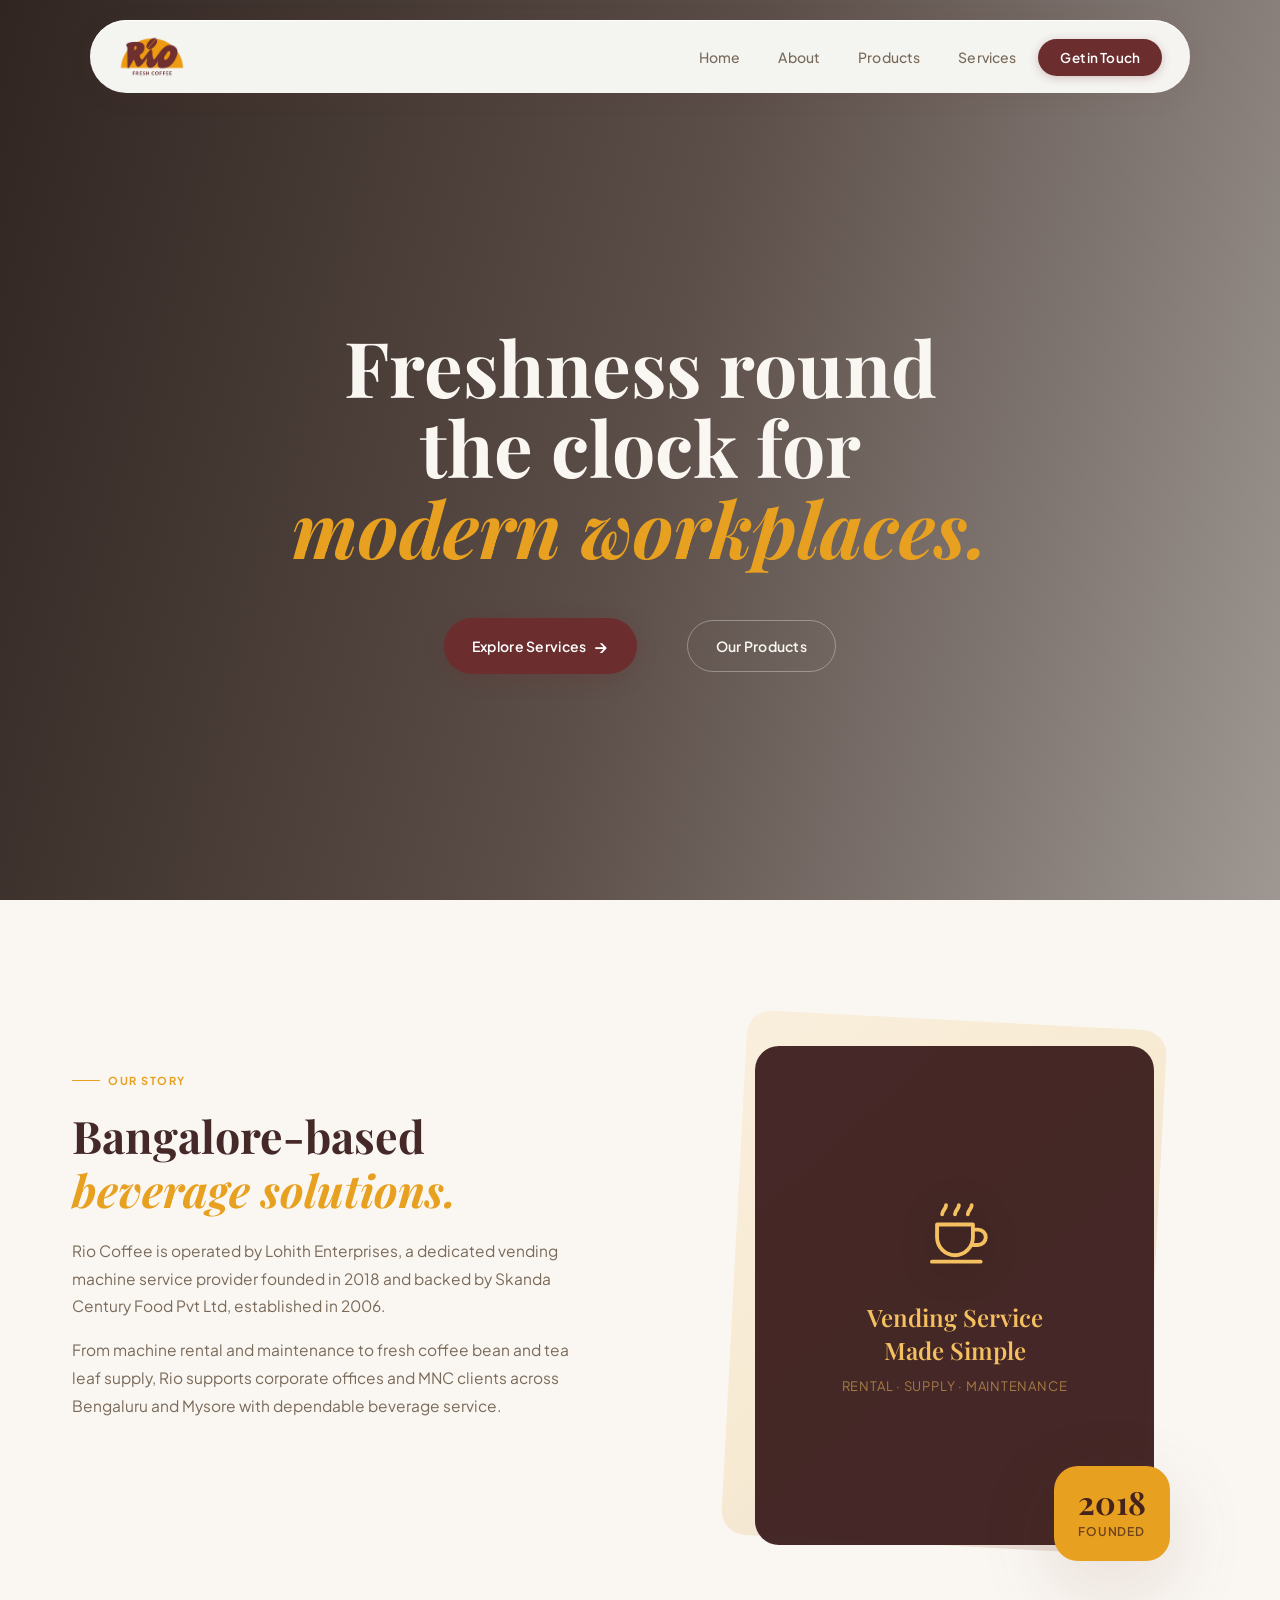
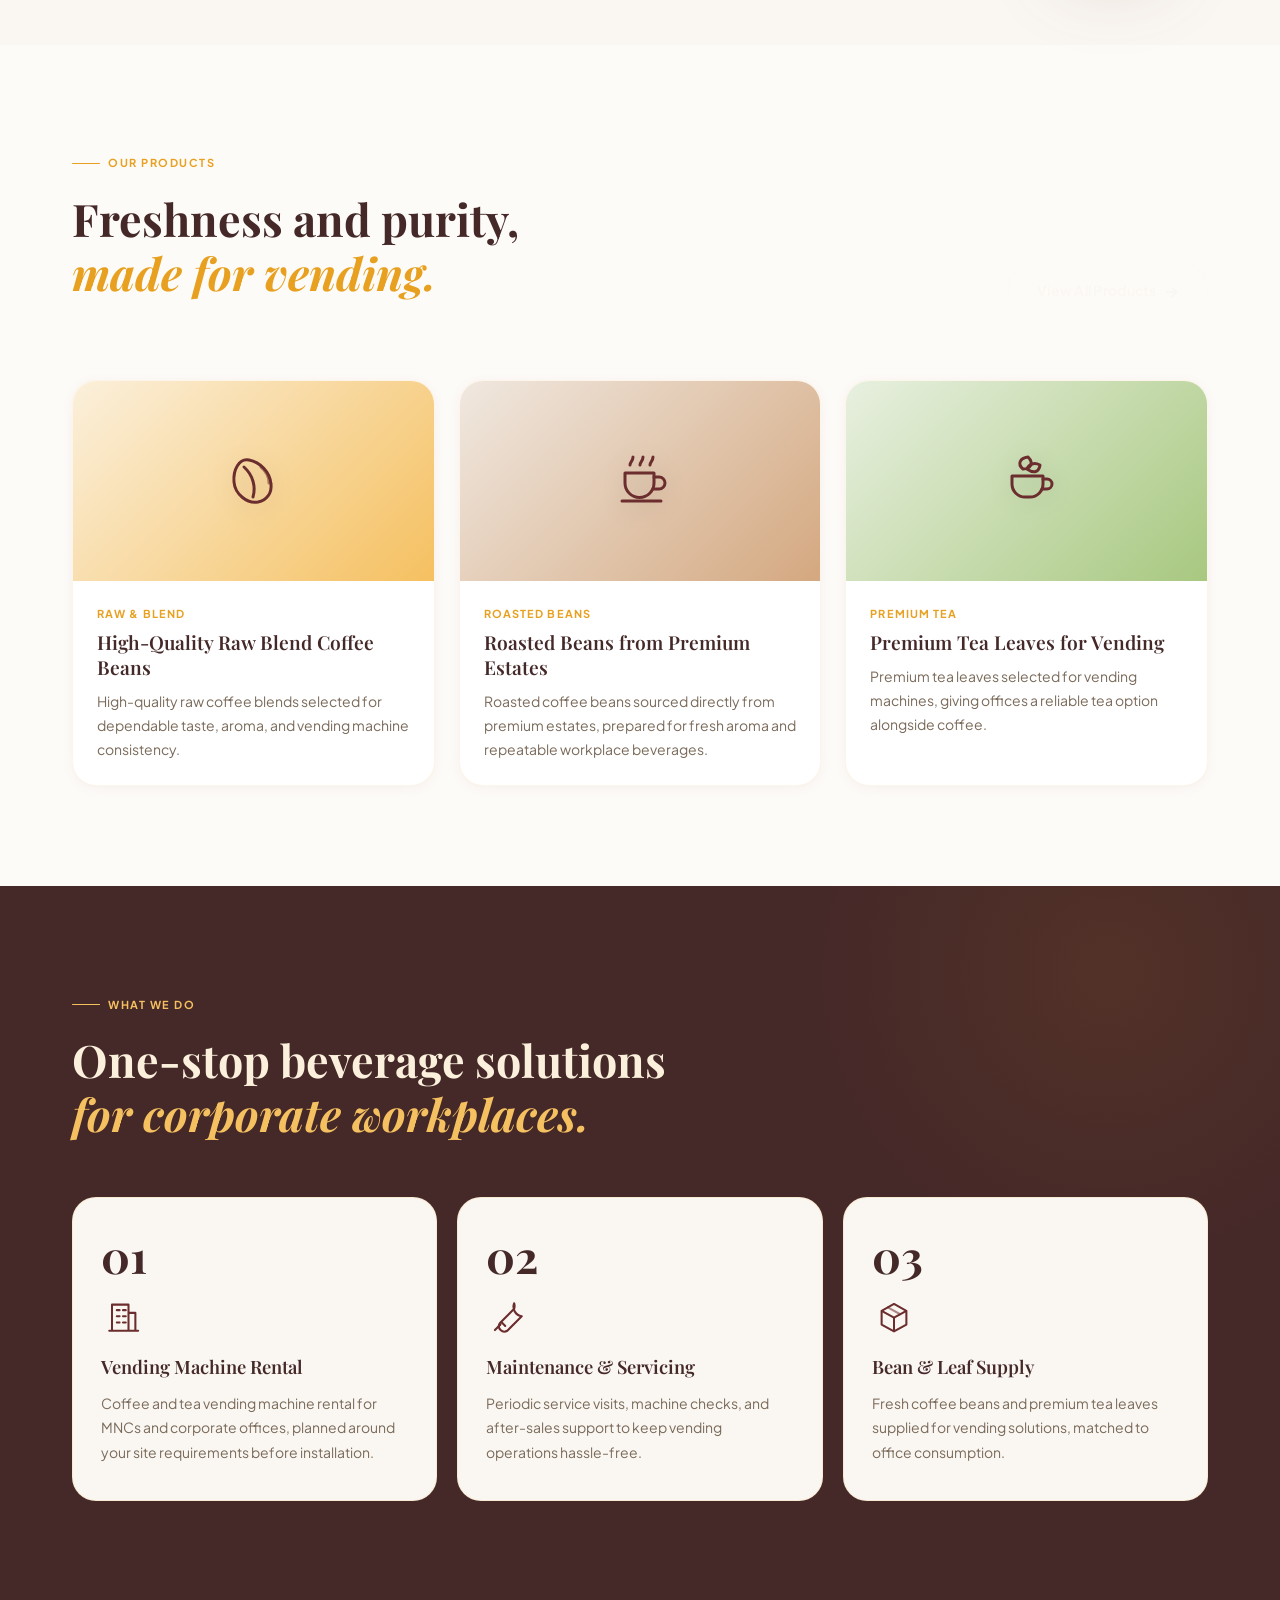
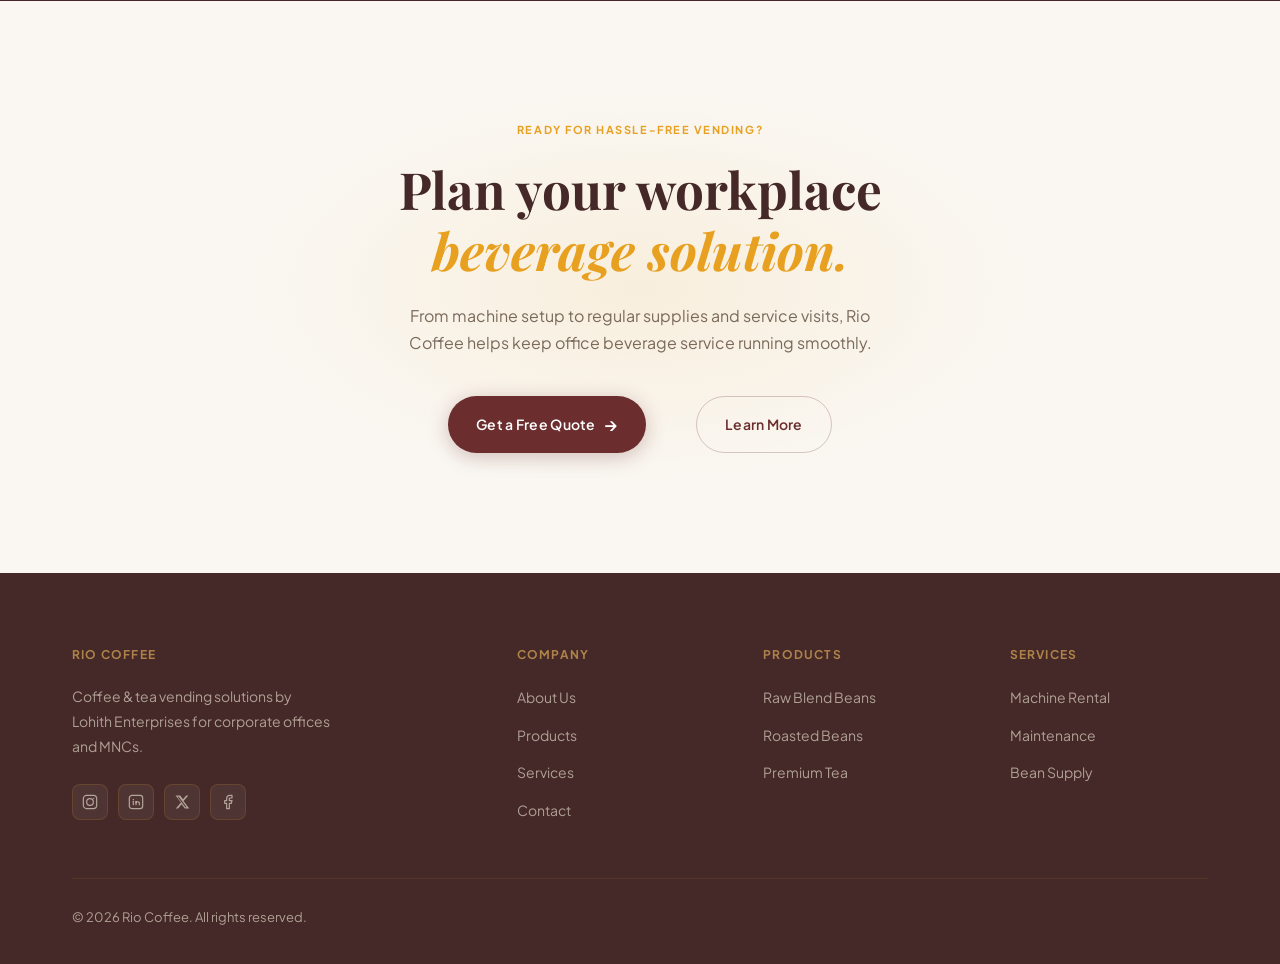
==== commit 7ccb9554: "update content" ====
--- a/index.html
+++ b/index.html
@@ -4,9 +4,9 @@
 <head>
     <meta charset="UTF-8" />
     <meta name="viewport" content="width=device-width, initial-scale=1.0" />
-    <title>Rio Fresh Coffee — Premium Coffee & Vending Solutions</title>
+    <title>Rio Fresh Coffee | Coffee & Tea Vending Solutions</title>
     <meta name="description"
-        content="Rio Fresh Coffee — Premium coffee beans, tea leaves and vending machine solutions for MNCs and corporate offices." />
+        content="Rio Fresh Coffee by Lohith Enterprises provides coffee and tea vending machine rentals, maintenance, and fresh coffee and tea supply for corporates and MNCs." />
     <link rel="stylesheet" href="css/style.css" />
     <link rel="preconnect" href="https://fonts.googleapis.com" />
     <link rel="preconnect" href="https://fonts.gstatic.com" crossorigin />
@@ -47,8 +47,7 @@
 
         <!-- Video background -->
         <div class="hero__video-wrap" aria-hidden="true">
-            <video class="hero__video" src="assets/videos/hero_vid5.mp4" autoplay muted loop playsinline
-                poster="images/your-fallback.jpg"></video>
+            <video class="hero__video" src="assets/videos/hero_vid5.mp4" autoplay muted loop playsinline></video>
             <div class="hero__video-overlay"></div>
         </div>
 
@@ -58,13 +57,11 @@
       <div class="hero__content">
  
         <h1 class="hero__title">
-          Freshly brewed<br/>
-          <em>perfection,</em><br />
-          every cup.
+          Freshness round<br/>
+          the clock for<br />
+          <em>modern workplaces.</em>
         </h1>
- 
         <p class="hero__subtitle">
-          
         </p>
  
         <div class="hero__actions">
@@ -95,18 +92,18 @@
                     <div class="intro__text">
                         <div class="section-tag reveal">Our Story</div>
                         <h2 class="section-heading reveal reveal-delay-1">
-                            More than coffee —<br />
-                            <em>a ritual refined.</em>
+                            Bangalore-based<br />
+                            <em>beverage solutions.</em>
                         </h2>
                         <p class="section-body reveal reveal-delay-2">
-                            Rio Fresh Coffee was born from a simple belief: every workplace deserves
-                            the same quality coffee that fuels the world's best ideas. We source
-                            directly from the finest estates, roast with precision, and deliver a
-                            seamless vending experience to corporate offices across the region.
+                            Rio Coffee is operated by Lohith Enterprises, a dedicated vending
+                            machine service provider founded in 2018 and backed by Skanda Century
+                            Food Pvt Ltd, established in 2006.
                         </p>
                         <p class="section-body reveal reveal-delay-2">
-                            From raw green beans to a perfectly brewed cup — every step of the
-                            chain is handled with craft and care.
+                            From machine rental and maintenance to fresh coffee bean and tea leaf
+                            supply, Rio supports corporate offices and MNC clients across Bengaluru
+                            and Mysore with dependable beverage service.
                         </p>
                         <a href="pages/about.html" class="btn btn--ghost reveal reveal-delay-3" style="margin-top:8px;">
                             Our Full Story
@@ -119,13 +116,20 @@
                         <div class="intro__card-stack">
                             <div class="intro__card intro__card--bg" aria-hidden="true"></div>
                             <div class="intro__card intro__card--main">
-                                <div class="intro__card-icon" aria-hidden="true">☕</div>
-                                <div class="intro__card-text">From Estate<br />to Espresso</div>
-                                <div class="intro__card-sub">Direct Sourcing · Fresh Roasted</div>
+                                <div class="intro__card-icon" aria-hidden="true">
+                                    <svg viewBox="0 0 64 64" fill="none">
+                                        <path d="M18 23h28v10a14 14 0 0 1-14 14 14 14 0 0 1-14-14V23Z" stroke="currentColor" stroke-width="3" stroke-linejoin="round"/>
+                                        <path d="M46 27h4a6 6 0 0 1 0 12h-5" stroke="currentColor" stroke-width="3" stroke-linecap="round"/>
+                                        <path d="M22 15c0-3 3-4 3-7M32 15c0-3 3-4 3-7M42 15c0-3 3-4 3-7" stroke="currentColor" stroke-width="3" stroke-linecap="round"/>
+                                        <path d="M14 52h38" stroke="currentColor" stroke-width="3" stroke-linecap="round"/>
+                                    </svg>
+                                </div>
+                                <div class="intro__card-text">Vending Service<br />Made Simple</div>
+                                <div class="intro__card-sub">Rental · Supply · Maintenance</div>
                             </div>
-                            <div class="intro__stat-badge" aria-label="500 plus clients served">
-                                <div class="stat-big">500+</div>
-                                <div class="stat-label">Clients Served</div>
+                            <div class="intro__stat-badge" aria-label="Lohith Enterprises founded in 2018">
+                                <div class="stat-big">2018</div>
+                                <div class="stat-label">Founded</div>
                             </div>
                         </div>
                     </div>
@@ -145,7 +149,7 @@
                     <div class="section-header__text">
                         <div class="section-tag reveal">Our Products</div>
                         <h2 class="section-heading reveal reveal-delay-1">
-                            Sourced with care,<br /><em>crafted with passion.</em>
+                            Freshness and purity,<br /><em>made for vending.</em>
                         </h2>
                     </div>
                     <a href="pages/products.html" class="btn btn--ghost reveal" style="flex-shrink:0;">
@@ -158,42 +162,62 @@
 
                     <article class="product-card reveal reveal-delay-1" role="article">
                         <div class="product-card__visual product-card__visual--amber">
-                            <div class="product-card__icon" aria-hidden="true">🫘</div>
+                            <div class="product-card__icon" aria-hidden="true">
+                                <svg viewBox="0 0 64 64" fill="none">
+                                    <path d="M28 11c11 2 21 12 22 24 1 9-4 16-13 18-11 2-23-8-24-20C12 21 18 9 28 11Z" stroke="currentColor" stroke-width="3"/>
+                                    <path d="M23 18c9 8 12 20 9 30" stroke="currentColor" stroke-width="3" stroke-linecap="round"/>
+                                    <path d="M40 18c5 4 8 10 8 16" stroke="currentColor" stroke-width="3" stroke-linecap="round" opacity=".55"/>
+                                </svg>
+                            </div>
                         </div>
                         <div class="product-card__body">
                             <div class="product-card__label">Raw &amp; Blend</div>
                             <h3 class="product-card__title">High-Quality Raw Blend Coffee Beans</h3>
                             <p class="product-card__desc">
-                                Carefully selected raw coffee beans sourced from premium growing regions,
-                                blended to perfection for a consistent, rich flavour profile.
+                                High-quality raw coffee blends selected for dependable taste,
+                                aroma, and vending machine consistency.
                             </p>
                         </div>
                     </article>
 
                     <article class="product-card reveal reveal-delay-2" role="article">
                         <div class="product-card__visual product-card__visual--brown">
-                            <div class="product-card__icon" aria-hidden="true">☕</div>
+                            <div class="product-card__icon" aria-hidden="true">
+                                <svg viewBox="0 0 64 64" fill="none">
+                                    <path d="M17 24h29v10a14.5 14.5 0 0 1-29 0V24Z" stroke="currentColor" stroke-width="3" stroke-linejoin="round"/>
+                                    <path d="M46 28h5a6 6 0 0 1 0 12h-6" stroke="currentColor" stroke-width="3" stroke-linecap="round"/>
+                                    <path d="M22 16c0-3 3-4 3-8M32 16c0-3 3-4 3-8M42 16c0-3 3-4 3-8" stroke="currentColor" stroke-width="3" stroke-linecap="round"/>
+                                    <path d="M14 52h39" stroke="currentColor" stroke-width="3" stroke-linecap="round"/>
+                                </svg>
+                            </div>
                         </div>
                         <div class="product-card__body">
                             <div class="product-card__label">Roasted Beans</div>
                             <h3 class="product-card__title">Roasted Beans from Premium Estates</h3>
                             <p class="product-card__desc">
-                                Direct-from-estate roasted coffee beans with full traceability,
-                                delivering complex aromas and bold, clean flavours in every brew.
+                                Roasted coffee beans sourced directly from premium estates,
+                                prepared for fresh aroma and repeatable workplace beverages.
                             </p>
                         </div>
                     </article>
 
                     <article class="product-card reveal reveal-delay-3" role="article">
                         <div class="product-card__visual product-card__visual--green">
-                            <div class="product-card__icon" aria-hidden="true">🍵</div>
+                            <div class="product-card__icon" aria-hidden="true">
+                                <svg viewBox="0 0 64 64" fill="none">
+                                    <path d="M17 27h31v8a13 13 0 0 1-13 13h-5a13 13 0 0 1-13-13v-8Z" stroke="currentColor" stroke-width="3" stroke-linejoin="round"/>
+                                    <path d="M48 30h4a5 5 0 0 1 0 10h-5" stroke="currentColor" stroke-width="3" stroke-linecap="round"/>
+                                    <path d="M28 20c-6-5-3-11 5-12 6 6 3 12-5 12Z" stroke="currentColor" stroke-width="3" stroke-linejoin="round"/>
+                                    <path d="M32 20c2-5 7-7 13-4-1 7-6 9-13 4Z" stroke="currentColor" stroke-width="3" stroke-linejoin="round"/>
+                                </svg>
+                            </div>
                         </div>
                         <div class="product-card__body">
                             <div class="product-card__label">Premium Tea</div>
                             <h3 class="product-card__title">Premium Tea Leaves for Vending</h3>
                             <p class="product-card__desc">
-                                Carefully curated tea leaves selected for vending machine compatibility —
-                                delivering a premium tea experience at the push of a button.
+                                Premium tea leaves selected for vending machines, giving offices
+                                a reliable tea option alongside coffee.
                             </p>
                         </div>
                     </article>
@@ -211,38 +235,57 @@
 
                 <div class="section-tag reveal">What We Do</div>
                 <h2 class="section-heading reveal reveal-delay-1">
-                    Complete vending solutions<br /><em>for modern workplaces.</em>
+                    One-stop beverage solutions<br /><em>for corporate workplaces.</em>
                 </h2>
 
                 <div class="services-grid">
 
                     <article class="service-card reveal reveal-delay-1" role="article">
                         <div class="service-card__num" aria-hidden="true">01</div>
-                        <div class="service-card__icon" aria-hidden="true">🏢</div>
+                        <div class="service-card__icon" aria-hidden="true">
+                            <svg viewBox="0 0 64 64" fill="none">
+                                <path d="M16 52V14h24v38" stroke="currentColor" stroke-width="3" stroke-linejoin="round"/>
+                                <path d="M40 26h10v26" stroke="currentColor" stroke-width="3" stroke-linejoin="round"/>
+                                <path d="M23 22h4M23 31h4M23 40h4M32 22h4M32 31h4M32 40h4" stroke="currentColor" stroke-width="3" stroke-linecap="round"/>
+                                <path d="M12 52h42" stroke="currentColor" stroke-width="3" stroke-linecap="round"/>
+                            </svg>
+                        </div>
                         <h3 class="service-card__title">Vending Machine Rental</h3>
                         <p class="service-card__desc">
-                            Hassle-free coffee and tea vending machine rental for MNCs and corporate
-                            offices — installation, setup and onboarding all included.
+                            Coffee and tea vending machine rental for MNCs and corporate offices,
+                            planned around your site requirements before installation.
                         </p>
                     </article>
 
                     <article class="service-card reveal reveal-delay-2" role="article">
                         <div class="service-card__num" aria-hidden="true">02</div>
-                        <div class="service-card__icon" aria-hidden="true">🔧</div>
+                        <div class="service-card__icon" aria-hidden="true">
+                            <svg viewBox="0 0 64 64" fill="none">
+                                <path d="M41 12a14 14 0 0 0 11 19L31 52a8 8 0 0 1-11-11l21-21a14 14 0 0 0 0-8Z" stroke="currentColor" stroke-width="3" stroke-linejoin="round"/>
+                                <path d="M21 43l-8 8" stroke="currentColor" stroke-width="3" stroke-linecap="round"/>
+                                <path d="M28 45l-5-5" stroke="currentColor" stroke-width="3" stroke-linecap="round"/>
+                            </svg>
+                        </div>
                         <h3 class="service-card__title">Maintenance &amp; Servicing</h3>
                         <p class="service-card__desc">
-                            Regular, scheduled maintenance and rapid-response servicing to keep your
-                            vending machines running perfectly around the clock.
+                            Periodic service visits, machine checks, and after-sales support to
+                            keep vending operations hassle-free.
                         </p>
                     </article>
 
                     <article class="service-card reveal reveal-delay-3" role="article">
                         <div class="service-card__num" aria-hidden="true">03</div>
-                        <div class="service-card__icon" aria-hidden="true">📦</div>
+                        <div class="service-card__icon" aria-hidden="true">
+                            <svg viewBox="0 0 64 64" fill="none">
+                                <path d="M14 23l18-10 18 10v20L32 53 14 43V23Z" stroke="currentColor" stroke-width="3" stroke-linejoin="round"/>
+                                <path d="M14 23l18 10 18-10M32 33v20" stroke="currentColor" stroke-width="3" stroke-linejoin="round"/>
+                                <path d="M23 18l18 10" stroke="currentColor" stroke-width="3" stroke-linecap="round" opacity=".55"/>
+                            </svg>
+                        </div>
                         <h3 class="service-card__title">Bean &amp; Leaf Supply</h3>
                         <p class="service-card__desc">
-                            Regular, timely supply of fresh coffee beans and premium tea leaves
-                            calibrated specifically for your vending machine requirements.
+                            Fresh coffee beans and premium tea leaves supplied for vending
+                            solutions, matched to office consumption.
                         </p>
                     </article>
 
@@ -256,13 +299,13 @@
   ══════════════════════════════════════ -->
         <section class="cta-banner" aria-label="Get in touch">
             <div class="container">
-                <div class="cta-banner__eyebrow reveal">Ready to elevate your office coffee?</div>
+                <div class="cta-banner__eyebrow reveal">Ready for hassle-free vending?</div>
                 <h2 class="cta-banner__title reveal reveal-delay-1">
-                    Let's brew something<br /><em>great together.</em>
+                    Plan your workplace<br /><em>beverage solution.</em>
                 </h2>
                 <p class="cta-banner__sub reveal reveal-delay-2">
-                    Whether you need vending machines for a team of 50 or 5,000 —
-                    Rio has the right solution for your workplace.
+                    From machine setup to regular supplies and service visits,
+                    Rio Coffee helps keep office beverage service running smoothly.
                 </p>
                 <div style="display:flex; gap: 50px; justify-content:center; flex-wrap:wrap;"
                     class="reveal reveal-delay-3">
@@ -284,8 +327,8 @@
                     <div class="footer__brand">
                         <div class="footer__col-title">Rio Coffee</div>
                         <p class="footer__brand-desc">
-                            Premium coffee &amp; vending machine solutions for corporate
-                            offices and MNCs.
+                            Coffee &amp; tea vending solutions by Lohith Enterprises for
+                            corporate offices and MNCs.
                         </p>
                         <div class="footer__social" aria-label="Social media links">
                             <a href="#" aria-label="Instagram">
@@ -352,7 +395,7 @@
                 </div>
 
                 <div class="footer__bottom">
-                    <span>© 2026 Rio Coffee. All rights reserved.</span>
+                    <span>&copy; 2026 Rio Coffee. All rights reserved.</span>
                 </div>
             </div>
         </footer>
@@ -360,4 +403,4 @@
         <script src="js/main.js"></script>
 </body>
 
-</html>+</html>
--- a/css/style.css
+++ b/css/style.css
@@ -84,7 +84,6 @@
   background: rgba(245, 245, 242, 0.995);
   backdrop-filter: blur(20px) saturate(1.6);
   -webkit-backdrop-filter: blur(20px) saturate(1.6);
-  border: 1px solid rgba(232,160,32, 0.18);
   border-radius: var(--radius-xl);
   padding: 14px 28px;
   display: flex;
@@ -362,6 +361,16 @@
   color: var(--amber);
 }
 
+.hero__subtitle {
+  max-width: 720px;
+  margin: 24px auto 0;
+  color: rgba(250,247,242,0.78);
+  font-size: 1rem;
+  line-height: 1.8;
+  text-align: center;
+  opacity: 0;
+  animation: fadeUp 0.9s 0.7s ease forwards;
+}
 
 
 .hero__actions {
@@ -525,9 +534,17 @@
 }
 
 .intro__card-icon {
-  font-size: 5rem;
+  width: 82px;
+  height: 82px;
+  color: var(--amber-light);
   margin-bottom: 24px;
   filter: drop-shadow(0 4px 16px rgba(0,0,0,0.3));
+}
+
+.intro__card-icon svg {
+  width: 100%;
+  height: 100%;
+  display: block;
 }
 
 .intro__card-text {
@@ -629,9 +646,17 @@
 .product-card__visual--green { background: linear-gradient(135deg, #E8F0E0 0%, #A8C880 100%); }
 
 .product-card__icon {
-  font-size: 3.5rem;
+  width: 64px;
+  height: 64px;
+  color: var(--brown);
   filter: drop-shadow(0 4px 12px rgba(0,0,0,0.12));
   transition: transform var(--transition);
+}
+
+.product-card__icon svg {
+  width: 100%;
+  height: 100%;
+  display: block;
 }
 
 .product-card:hover .product-card__icon { transform: scale(1.1) rotate(-3deg); }
@@ -742,8 +767,16 @@
 
 
 .service-card__icon {
-  font-size: 2rem;
+  width: 44px;
+  height: 44px;
+  color: var(--brown);
   margin-bottom: 16px;
+}
+
+.service-card__icon svg {
+  width: 100%;
+  height: 100%;
+  display: block;
 }
 
 .service-card__title {
@@ -986,4 +1019,4 @@
 @media (max-width: 480px) {
   .hero__actions { flex-direction: column; align-items: flex-start; }
   .products-grid { gap: 14px; }
-}+}
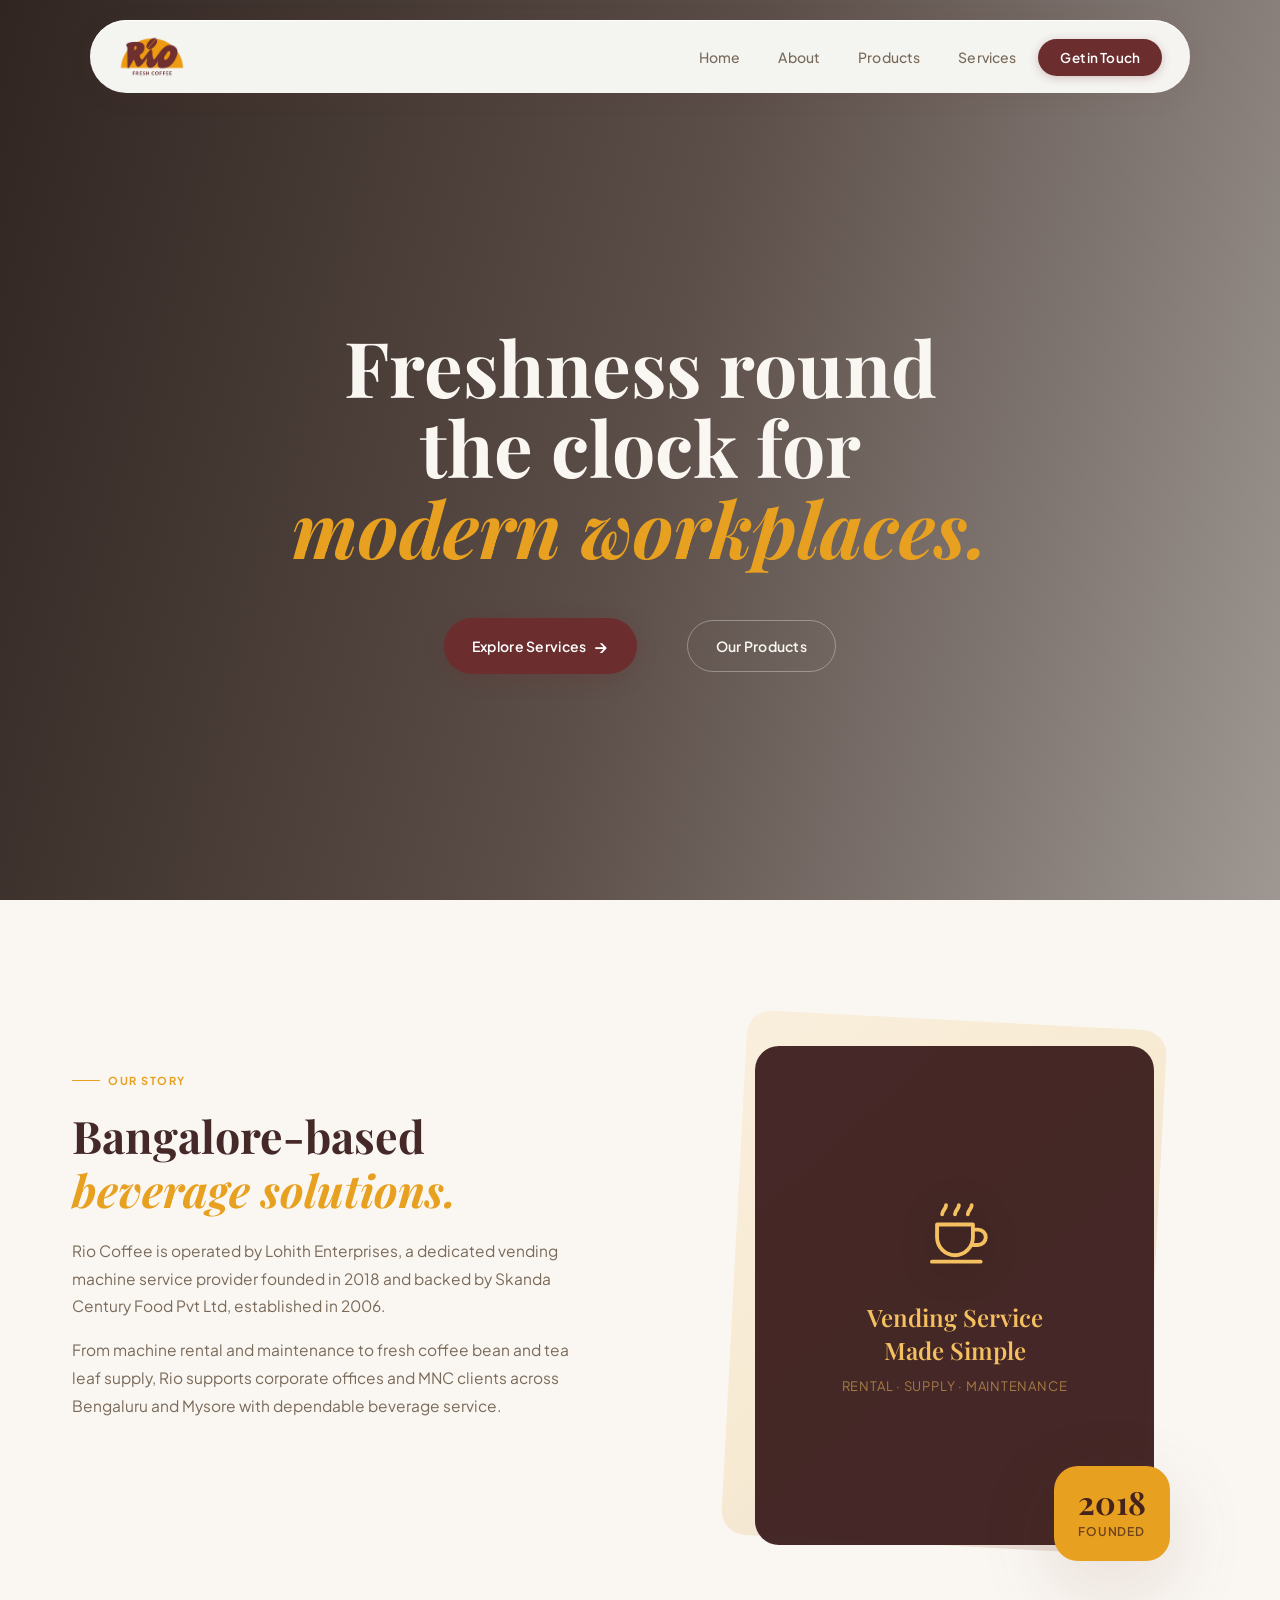
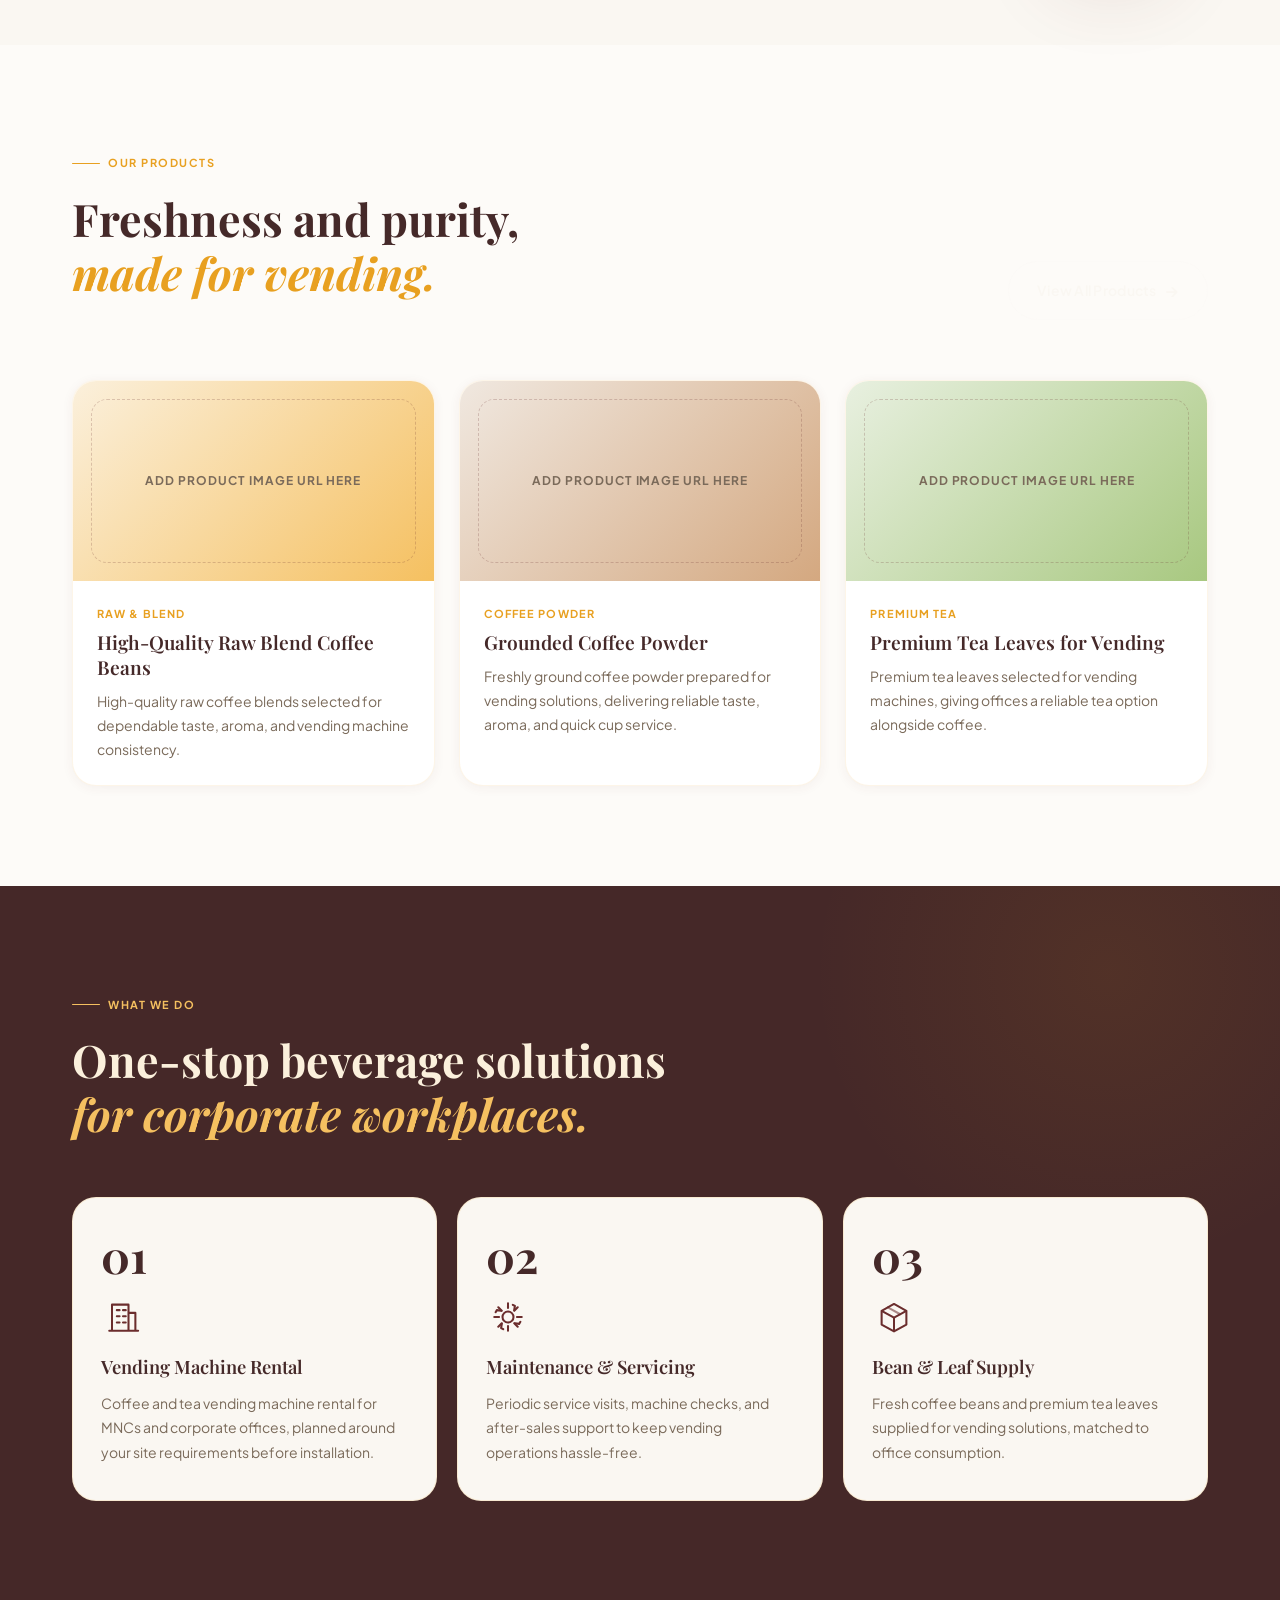
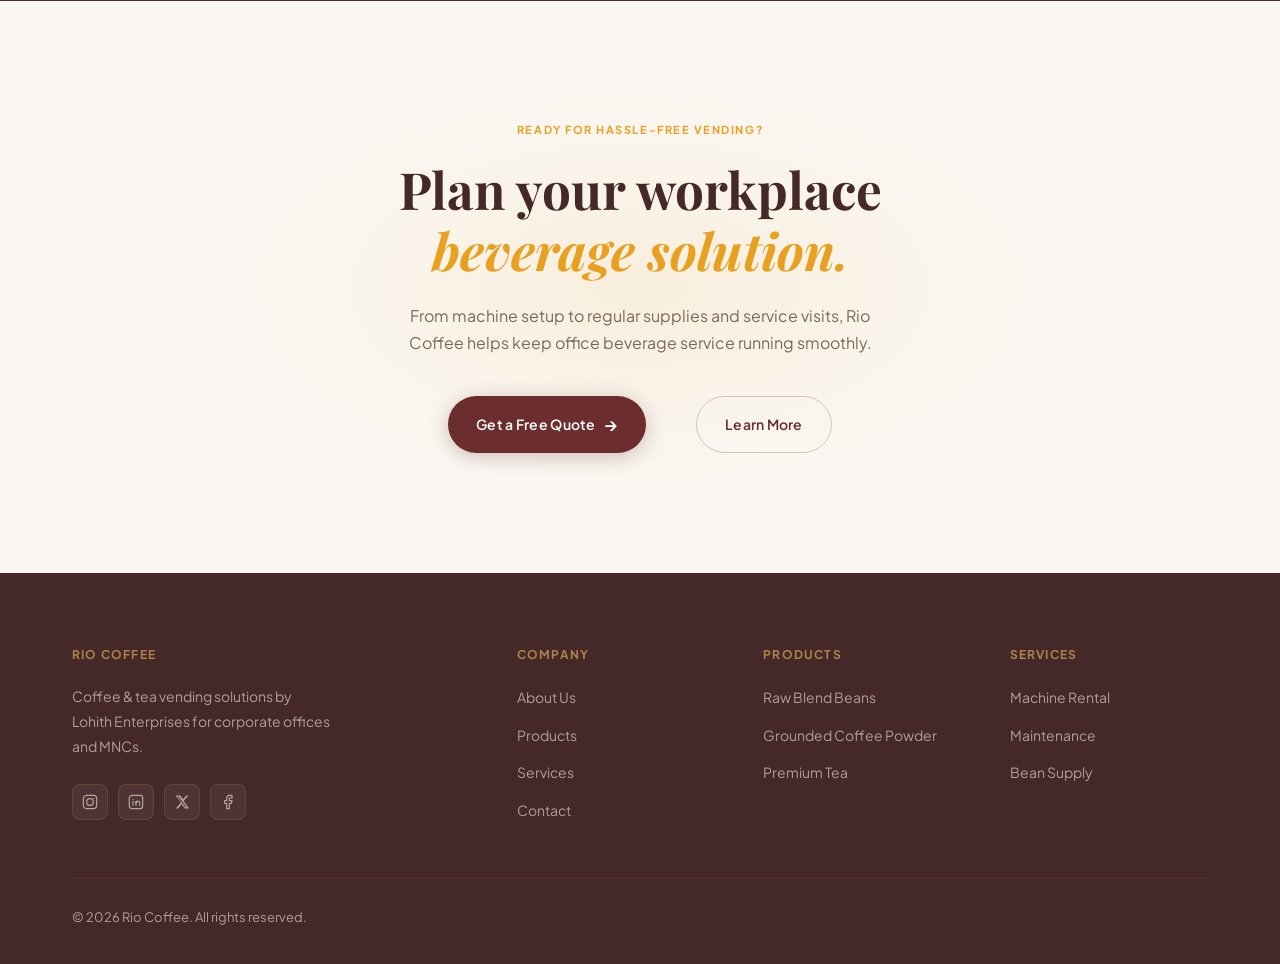
==== commit 742ce76b: "add: images" ====
--- a/index.html
+++ b/index.html
@@ -162,13 +162,7 @@
 
                     <article class="product-card reveal reveal-delay-1" role="article">
                         <div class="product-card__visual product-card__visual--amber">
-                            <div class="product-card__icon" aria-hidden="true">
-                                <svg viewBox="0 0 64 64" fill="none">
-                                    <path d="M28 11c11 2 21 12 22 24 1 9-4 16-13 18-11 2-23-8-24-20C12 21 18 9 28 11Z" stroke="currentColor" stroke-width="3"/>
-                                    <path d="M23 18c9 8 12 20 9 30" stroke="currentColor" stroke-width="3" stroke-linecap="round"/>
-                                    <path d="M40 18c5 4 8 10 8 16" stroke="currentColor" stroke-width="3" stroke-linecap="round" opacity=".55"/>
-                                </svg>
-                            </div>
+                            <img class="product-card__image" src="YOUR_RAW_COFFEE_BEANS_IMAGE_URL_HERE" alt="High-quality raw blend coffee beans" />
                         </div>
                         <div class="product-card__body">
                             <div class="product-card__label">Raw &amp; Blend</div>
@@ -182,35 +176,21 @@
 
                     <article class="product-card reveal reveal-delay-2" role="article">
                         <div class="product-card__visual product-card__visual--brown">
-                            <div class="product-card__icon" aria-hidden="true">
-                                <svg viewBox="0 0 64 64" fill="none">
-                                    <path d="M17 24h29v10a14.5 14.5 0 0 1-29 0V24Z" stroke="currentColor" stroke-width="3" stroke-linejoin="round"/>
-                                    <path d="M46 28h5a6 6 0 0 1 0 12h-6" stroke="currentColor" stroke-width="3" stroke-linecap="round"/>
-                                    <path d="M22 16c0-3 3-4 3-8M32 16c0-3 3-4 3-8M42 16c0-3 3-4 3-8" stroke="currentColor" stroke-width="3" stroke-linecap="round"/>
-                                    <path d="M14 52h39" stroke="currentColor" stroke-width="3" stroke-linecap="round"/>
-                                </svg>
-                            </div>
+                            <img class="product-card__image" src="YOUR_GROUNDED_COFFEE_POWDER_IMAGE_URL_HERE" alt="Grounded coffee powder for vending machines" />
                         </div>
                         <div class="product-card__body">
-                            <div class="product-card__label">Roasted Beans</div>
-                            <h3 class="product-card__title">Roasted Beans from Premium Estates</h3>
+                            <div class="product-card__label">Coffee Powder</div>
+                            <h3 class="product-card__title">Grounded Coffee Powder</h3>
                             <p class="product-card__desc">
-                                Roasted coffee beans sourced directly from premium estates,
-                                prepared for fresh aroma and repeatable workplace beverages.
+                                Freshly ground coffee powder prepared for vending solutions,
+                                delivering reliable taste, aroma, and quick cup service.
                             </p>
                         </div>
                     </article>
 
                     <article class="product-card reveal reveal-delay-3" role="article">
                         <div class="product-card__visual product-card__visual--green">
-                            <div class="product-card__icon" aria-hidden="true">
-                                <svg viewBox="0 0 64 64" fill="none">
-                                    <path d="M17 27h31v8a13 13 0 0 1-13 13h-5a13 13 0 0 1-13-13v-8Z" stroke="currentColor" stroke-width="3" stroke-linejoin="round"/>
-                                    <path d="M48 30h4a5 5 0 0 1 0 10h-5" stroke="currentColor" stroke-width="3" stroke-linecap="round"/>
-                                    <path d="M28 20c-6-5-3-11 5-12 6 6 3 12-5 12Z" stroke="currentColor" stroke-width="3" stroke-linejoin="round"/>
-                                    <path d="M32 20c2-5 7-7 13-4-1 7-6 9-13 4Z" stroke="currentColor" stroke-width="3" stroke-linejoin="round"/>
-                                </svg>
-                            </div>
+                            <img class="product-card__image" src="YOUR_PREMIUM_TEA_LEAVES_IMAGE_URL_HERE" alt="Premium tea leaves for vending machines" />
                         </div>
                         <div class="product-card__body">
                             <div class="product-card__label">Premium Tea</div>
@@ -261,9 +241,9 @@
                         <div class="service-card__num" aria-hidden="true">02</div>
                         <div class="service-card__icon" aria-hidden="true">
                             <svg viewBox="0 0 64 64" fill="none">
-                                <path d="M41 12a14 14 0 0 0 11 19L31 52a8 8 0 0 1-11-11l21-21a14 14 0 0 0 0-8Z" stroke="currentColor" stroke-width="3" stroke-linejoin="round"/>
-                                <path d="M21 43l-8 8" stroke="currentColor" stroke-width="3" stroke-linecap="round"/>
-                                <path d="M28 45l-5-5" stroke="currentColor" stroke-width="3" stroke-linecap="round"/>
+                                <circle cx="32" cy="32" r="8" stroke="currentColor" stroke-width="3"/>
+                                <path d="M32 12v7M32 45v7M46.1 17.9l-5 5M22.9 41.1l-5 5M52 32h-7M19 32h-7M46.1 46.1l-5-5M22.9 22.9l-5-5" stroke="currentColor" stroke-width="3" stroke-linecap="round"/>
+                                <path d="M39 14.2 42 16l-1 6.2M50 39l-1.8 3-6.2-1M25 49.8 22 48l1-6.2M14 25l1.8-3 6.2 1" stroke="currentColor" stroke-width="3" stroke-linecap="round" stroke-linejoin="round"/>
                             </svg>
                         </div>
                         <h3 class="service-card__title">Maintenance &amp; Servicing</h3>
@@ -343,10 +323,10 @@
                                 <svg width="16" height="16" viewBox="0 0 24 24" fill="none" stroke="currentColor"
                                     stroke-width="1.8" stroke-linecap="round" stroke-linejoin="round">
                                     <rect x="2" y="2" width="20" height="20" rx="4" />
-                                    <line x1="8" y1="11" x2="8" y2="16" />
-                                    <line x1="8" y1="8" x2="8" y2="8.5" />
-                                    <path d="M12 16v-5" />
-                                    <path d="M12 13a3 3 0 0 1 5 0v3" />
+                                    <circle cx="7.5" cy="8" r="1" fill="currentColor" stroke="none" />
+                                    <path d="M7.5 11v6" />
+                                    <path d="M12 17v-6" />
+                                    <path d="M12 13.5c0-1.6 1.1-2.7 2.6-2.7 1.7 0 2.9 1.1 2.9 3.3V17" />
                                 </svg>
                             </a>
                             <a href="#" aria-label="X / Twitter">
@@ -378,7 +358,7 @@
                         <div class="footer__col-title">Products</div>
                         <ul class="footer__links" role="list">
                             <li><a href="pages/products.html">Raw Blend Beans</a></li>
-                            <li><a href="pages/products.html">Roasted Beans</a></li>
+                            <li><a href="pages/products.html">Grounded Coffee Powder</a></li>
                             <li><a href="pages/products.html">Premium Tea</a></li>
                         </ul>
                     </div>
--- a/css/style.css
+++ b/css/style.css
@@ -639,6 +639,7 @@
   display: flex;
   align-items: center;
   justify-content: center;
+  padding: 18px;
 }
 
 .product-card__visual--amber { background: linear-gradient(135deg, #FBF0DC 0%, #F5C060 100%); }
@@ -660,6 +661,40 @@
 }
 
 .product-card:hover .product-card__icon { transform: scale(1.1) rotate(-3deg); }
+
+.product-card__image {
+  width: 100%;
+  height: 100%;
+  object-fit: cover;
+  border-radius: var(--radius-md);
+  transition: transform var(--transition);
+}
+
+.product-card:hover .product-card__image {
+  transform: scale(1.04);
+}
+
+.product-card__image[src*="YOUR_"] {
+  display: none;
+}
+
+.product-card__visual:has(.product-card__image[src*="YOUR_"])::after {
+  content: 'Add product image URL here';
+  color: var(--text-muted);
+  border: 1.5px dashed rgba(107,45,45,0.22);
+  border-radius: var(--radius-md);
+  width: 100%;
+  height: 100%;
+  display: flex;
+  align-items: center;
+  justify-content: center;
+  text-align: center;
+  padding: 18px;
+  font-size: 12px;
+  font-weight: 700;
+  letter-spacing: 0.08em;
+  text-transform: uppercase;
+}
 
 .product-card__body {
   padding: 24px;
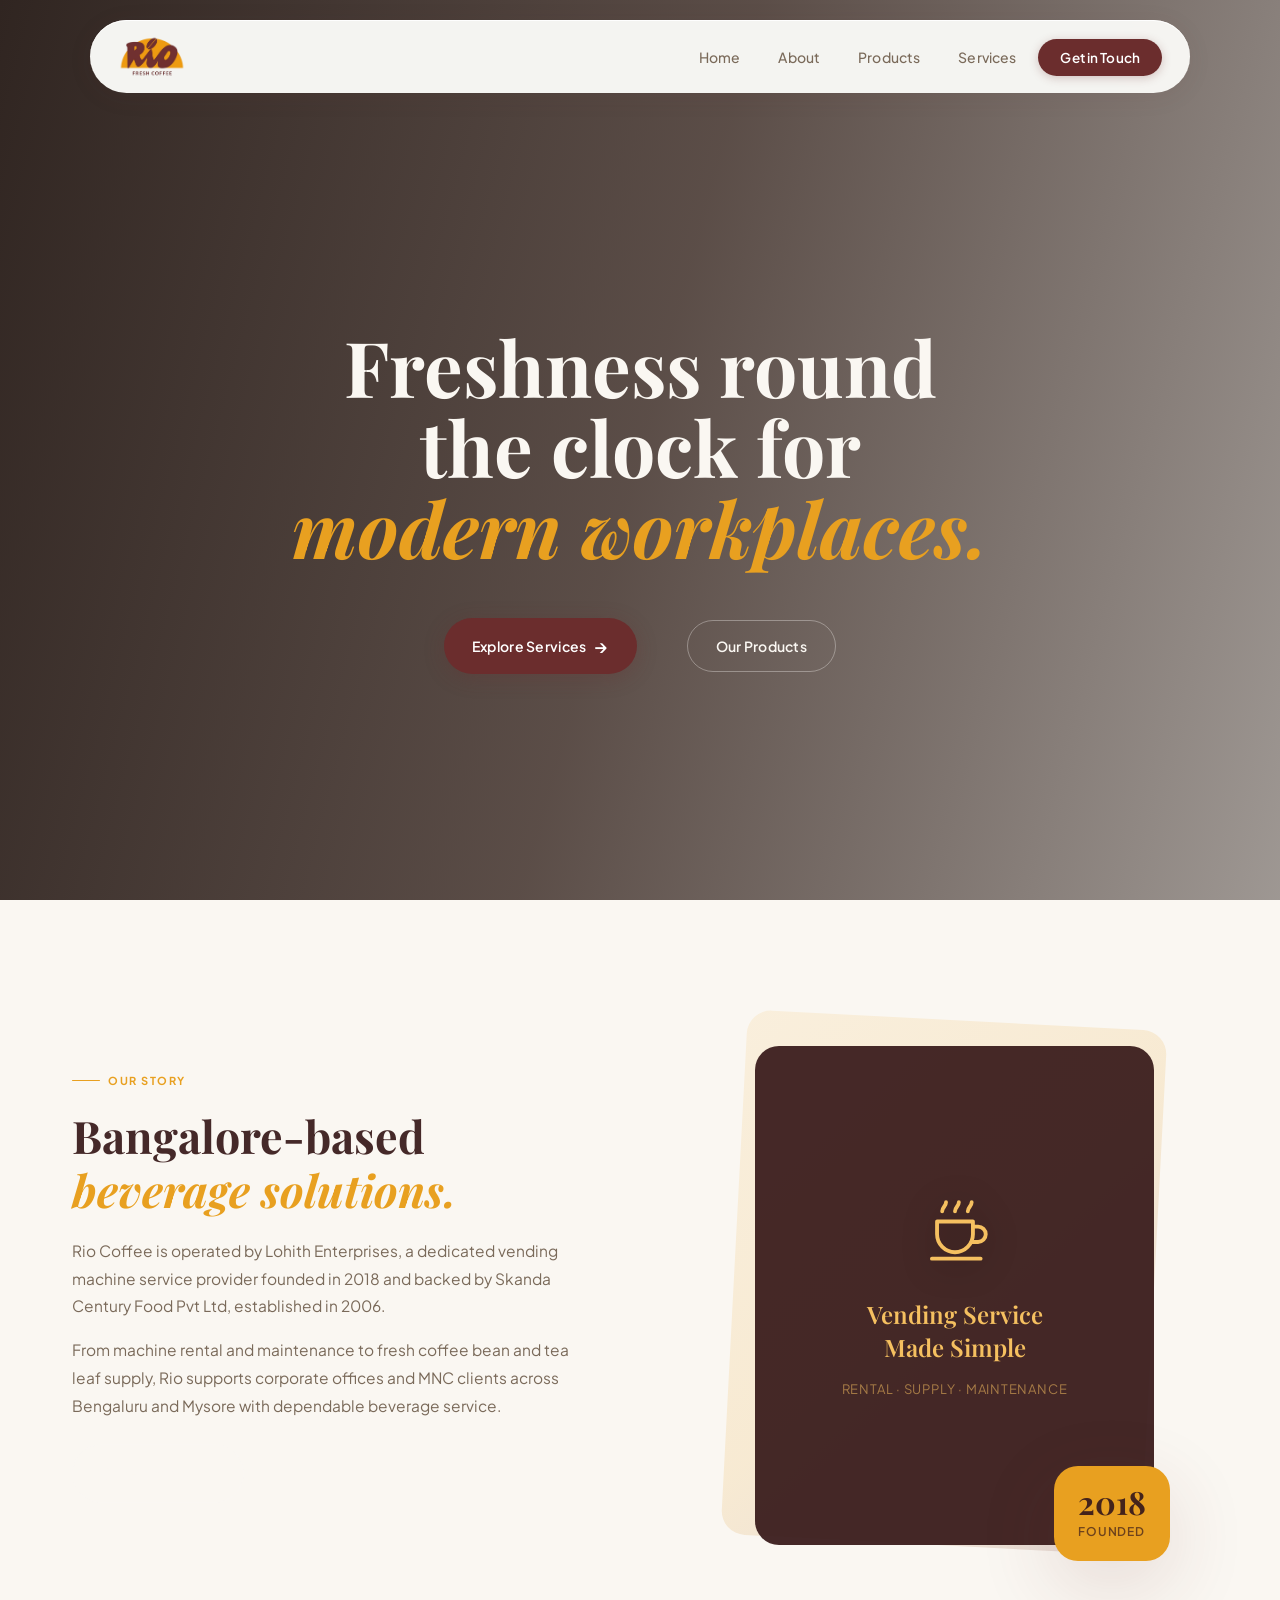
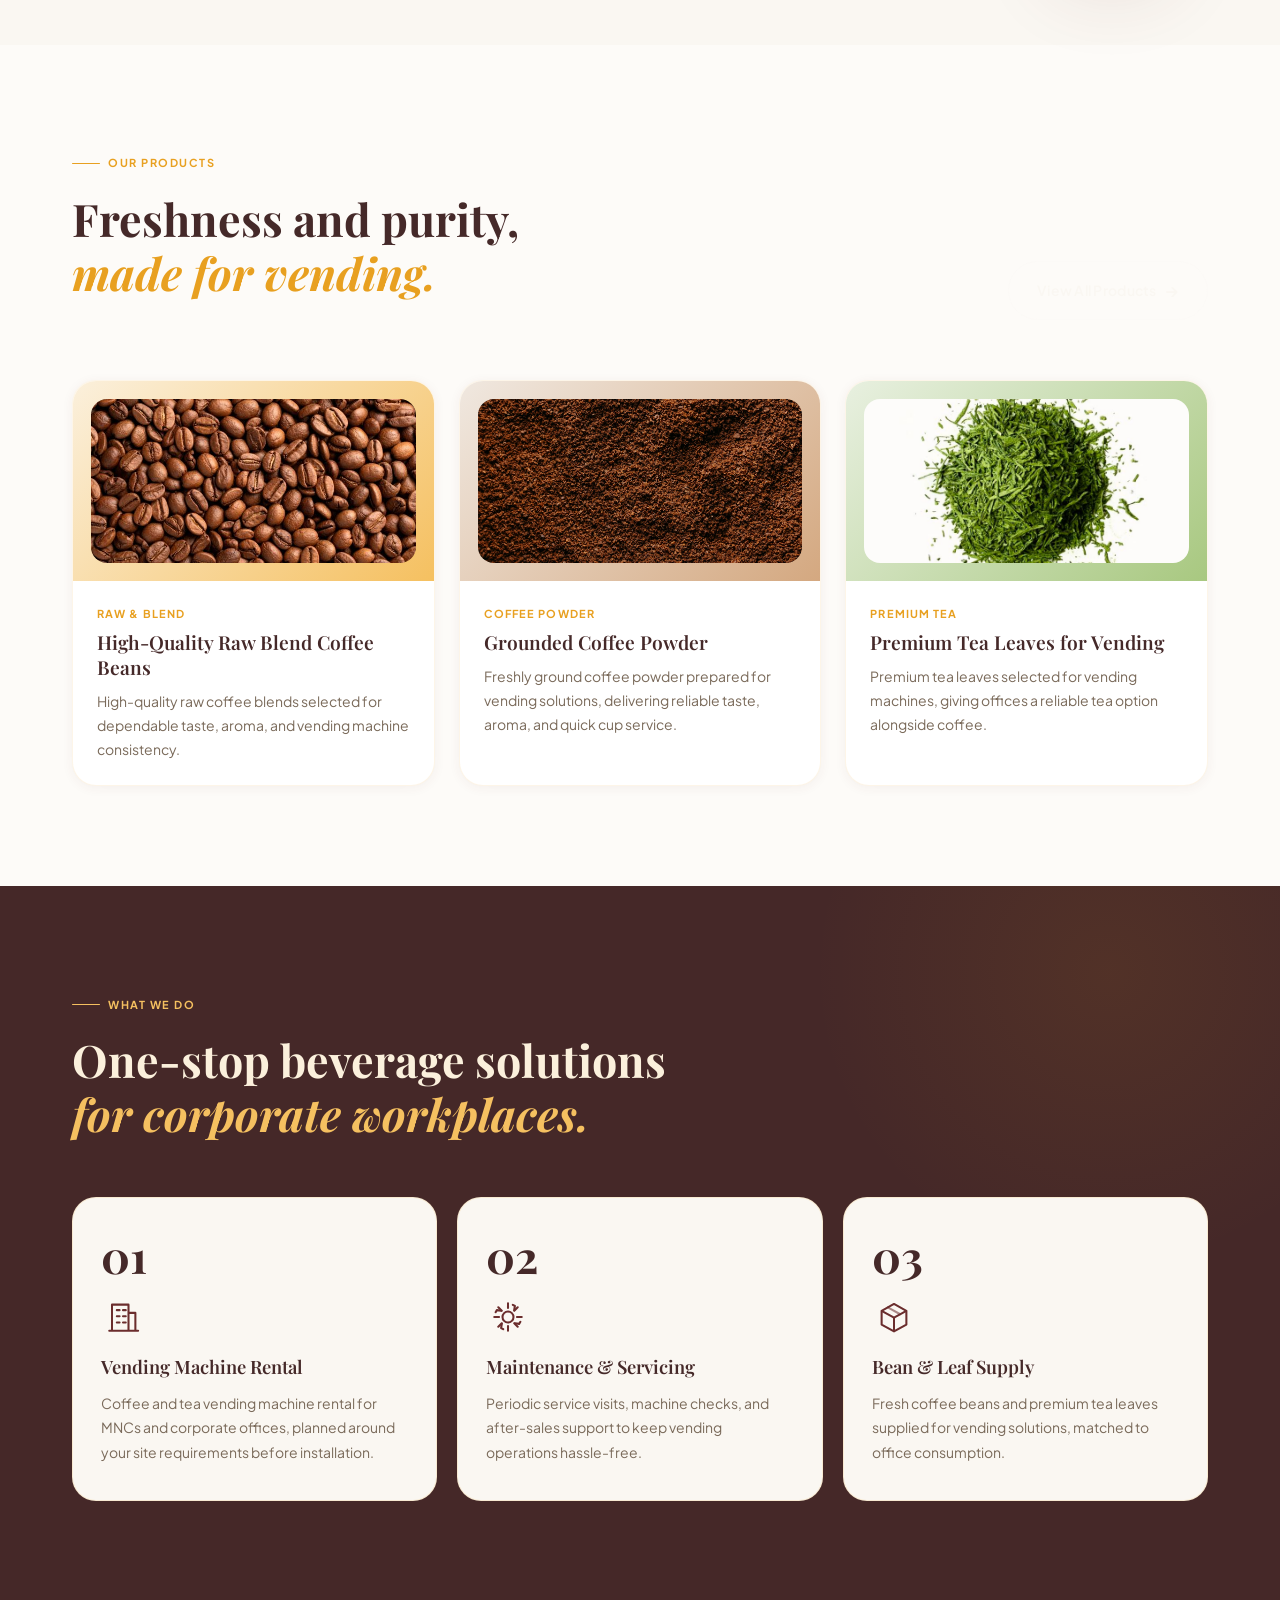
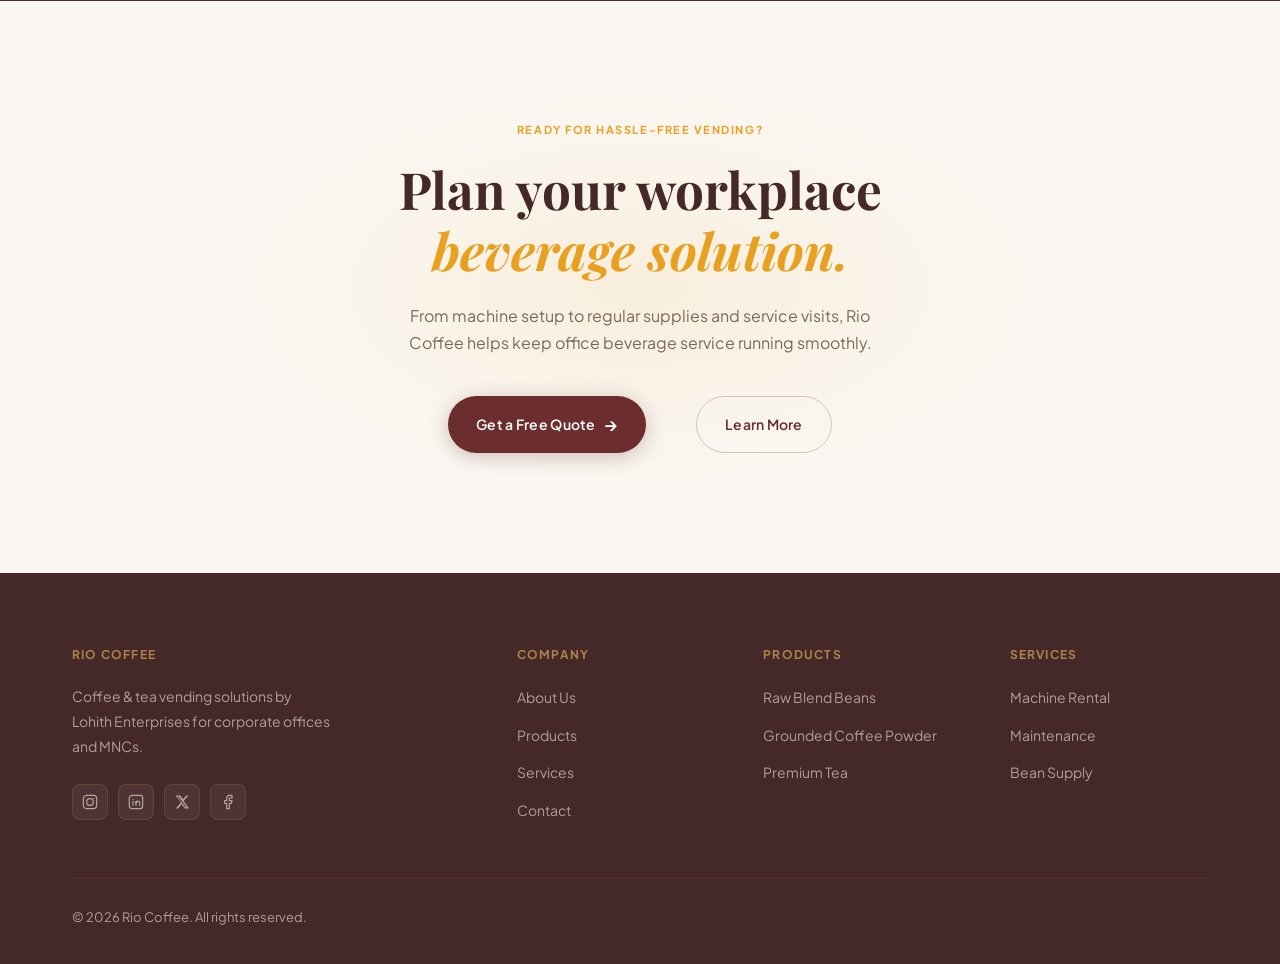
==== commit 8e8491b4: "add: images" ====
--- a/index.html
+++ b/index.html
@@ -162,7 +162,7 @@
 
                     <article class="product-card reveal reveal-delay-1" role="article">
                         <div class="product-card__visual product-card__visual--amber">
-                            <img class="product-card__image" src="YOUR_RAW_COFFEE_BEANS_IMAGE_URL_HERE" alt="High-quality raw blend coffee beans" />
+                            <img class="product-card__image" src="/assets/images/bean-home.jpg" alt="High-quality raw blend coffee beans" />
                         </div>
                         <div class="product-card__body">
                             <div class="product-card__label">Raw &amp; Blend</div>
@@ -176,7 +176,7 @@
 
                     <article class="product-card reveal reveal-delay-2" role="article">
                         <div class="product-card__visual product-card__visual--brown">
-                            <img class="product-card__image" src="YOUR_GROUNDED_COFFEE_POWDER_IMAGE_URL_HERE" alt="Grounded coffee powder for vending machines" />
+                            <img class="product-card__image" src="/assets/images/coffeepowder-home.jpg" alt="Grounded coffee powder for vending machines" />
                         </div>
                         <div class="product-card__body">
                             <div class="product-card__label">Coffee Powder</div>
@@ -190,7 +190,7 @@
 
                     <article class="product-card reveal reveal-delay-3" role="article">
                         <div class="product-card__visual product-card__visual--green">
-                            <img class="product-card__image" src="YOUR_PREMIUM_TEA_LEAVES_IMAGE_URL_HERE" alt="Premium tea leaves for vending machines" />
+                            <img class="product-card__image" src="/assets/images/leaves-home.jpg" alt="Premium tea leaves for vending machines" />
                         </div>
                         <div class="product-card__body">
                             <div class="product-card__label">Premium Tea</div>
@@ -207,9 +207,7 @@
         </section>
 
 
-        <!-- ══════════════════════════════════════
-       SERVICES PREVIEW
-  ══════════════════════════════════════ -->
+        <!-- SERVICES PREVIEW -->
         <section class="services-preview" id="services" aria-label="Our Services">
             <div class="container">
 
--- a/css/style.css
+++ b/css/style.css
@@ -560,7 +560,7 @@
   font-size: 13px;
   color: rgba(245,192,96,0.55);
   text-align: center;
-  margin-top: 8px;
+  margin-top: 14px;
   letter-spacing: 0.06em;
   text-transform: uppercase;
 }
@@ -679,7 +679,7 @@
 }
 
 .product-card__visual:has(.product-card__image[src*="YOUR_"])::after {
-  content: 'Add product image URL here';
+  content: ' product image URL ';
   color: var(--text-muted);
   border: 1.5px dashed rgba(107,45,45,0.22);
   border-radius: var(--radius-md);
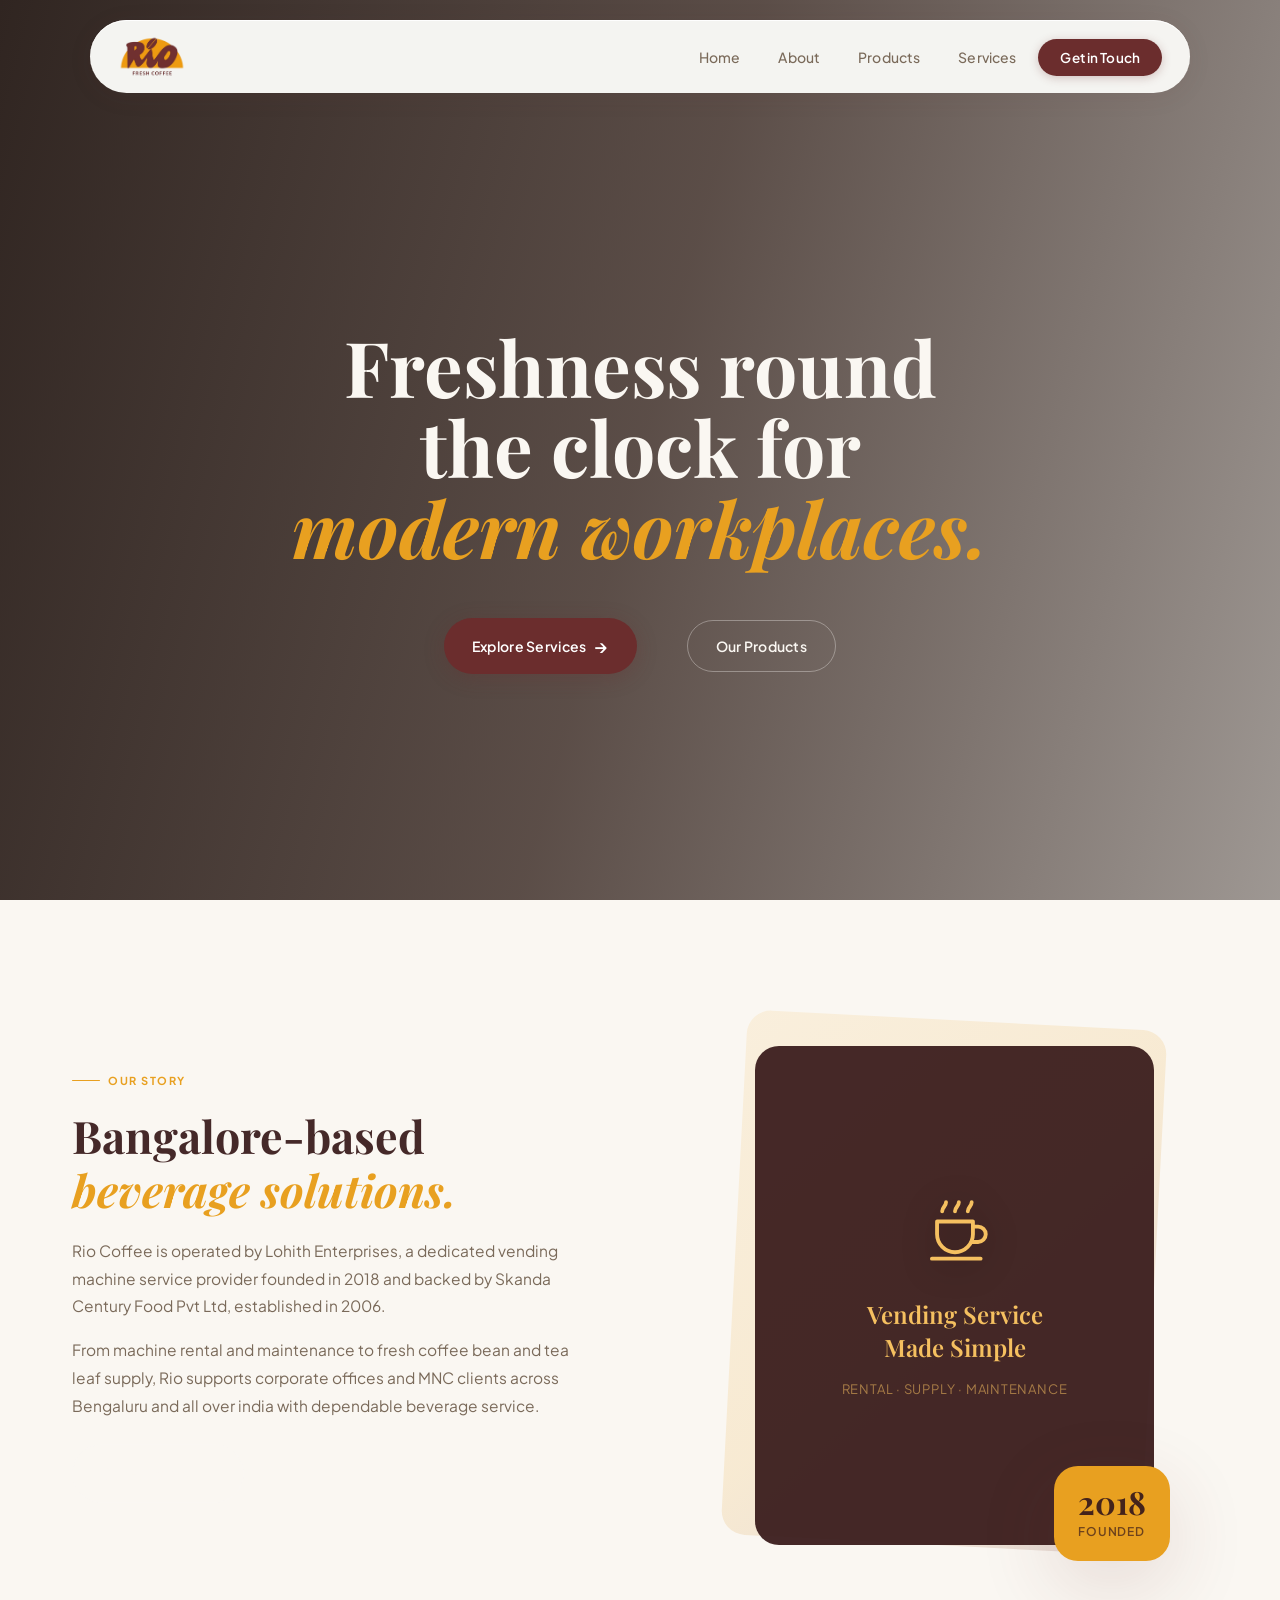
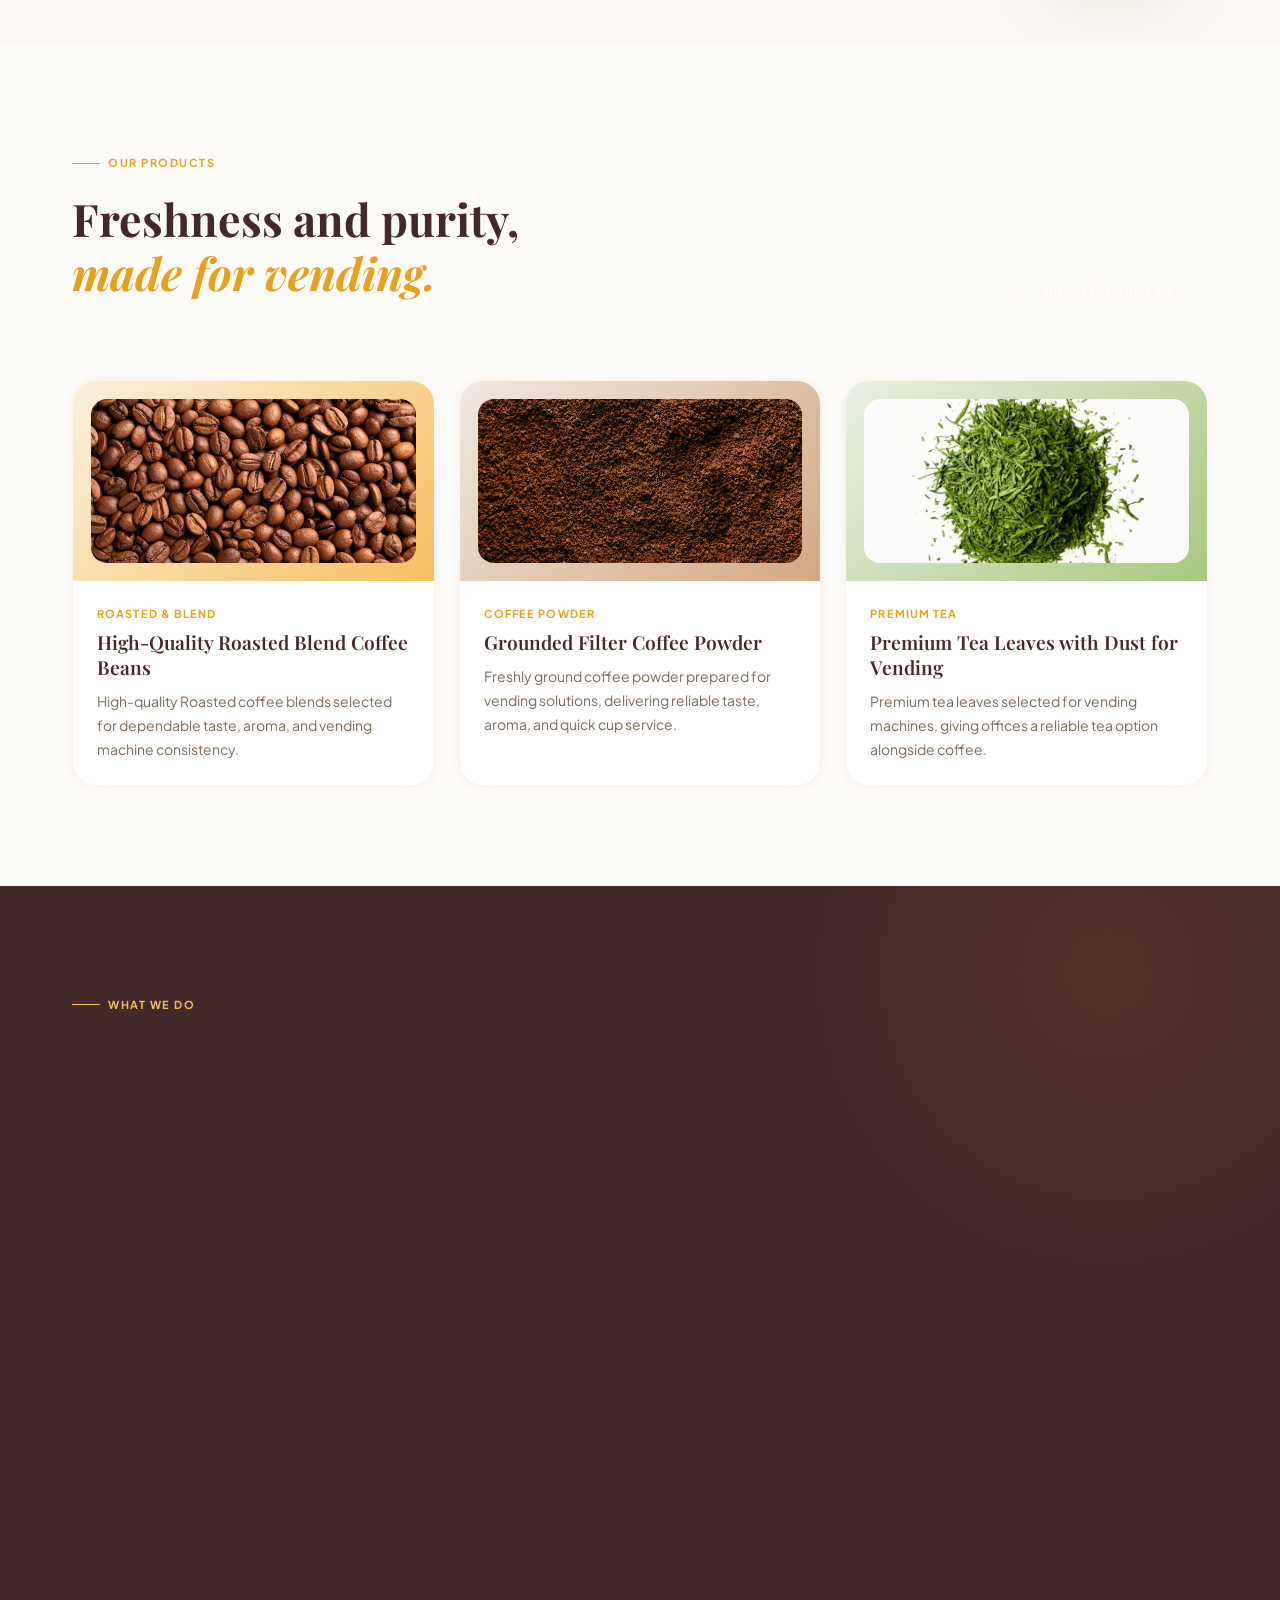
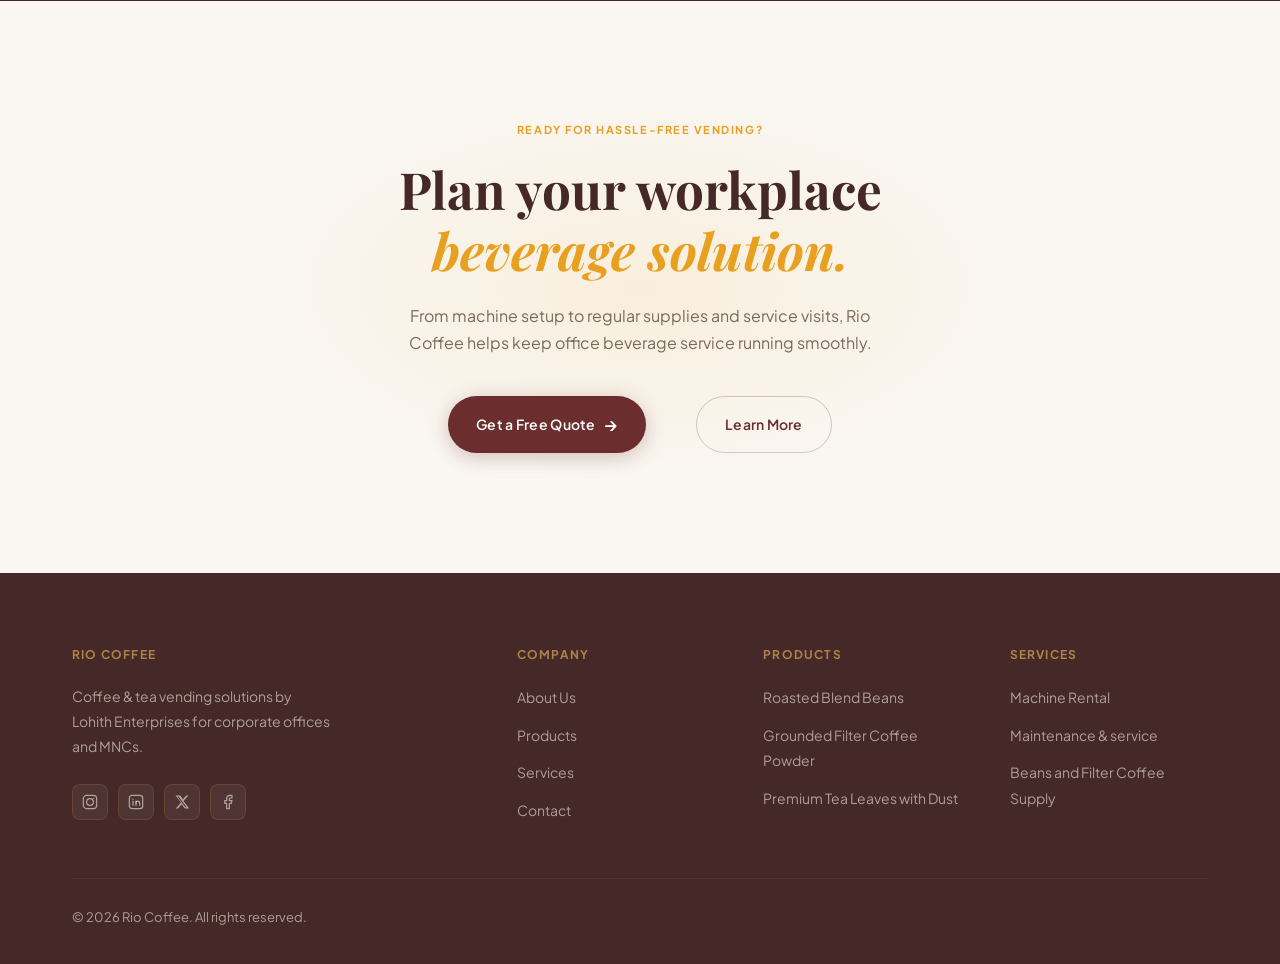
==== commit 12551e6b: "update: content" ====
--- a/index.html
+++ b/index.html
@@ -6,7 +6,14 @@
     <meta name="viewport" content="width=device-width, initial-scale=1.0" />
     <title>Rio Fresh Coffee | Coffee & Tea Vending Solutions</title>
     <meta name="description"
-        content="Rio Fresh Coffee by Lohith Enterprises provides coffee and tea vending machine rentals, maintenance, and fresh coffee and tea supply for corporates and MNCs." />
+        content="Rio Fresh Coffee provides coffee and tea vending machine rentals, maintenance, and fresh coffee and tea supply for corporates and MNCs." />
+    <!-- SEO -->
+    <meta name="robots" content="index, follow" />
+    <meta property="og:title" content="Rio Fresh Coffee — Premium Coffee & Vending Solutions" />
+    <meta property="og:description" content="Estate-sourced coffee beans and vending machine solutions for corporate offices and MNCs." />
+    <meta property="og:image" content="https://riocoffeevending.com/images/logo.png" />
+    <meta property="og:url" content="https://riocoffeevending.com/" />
+    <meta property="og:type" content="website" />
     <link rel="stylesheet" href="css/style.css" />
     <link rel="preconnect" href="https://fonts.googleapis.com" />
     <link rel="preconnect" href="https://fonts.gstatic.com" crossorigin />
@@ -14,9 +21,7 @@
 
 <body>
 
-    <!-- ══════════════════════════════════════
-       NAVBAR
-  ══════════════════════════════════════ -->
+    <!-- NAVBAR-->
     <div class="navbar-wrap">
         <nav class="navbar" role="navigation" aria-label="Main navigation">
             <a href="index.html" class="navbar__logo" aria-label="Rio Fresh Coffee home">
@@ -103,7 +108,7 @@
                         <p class="section-body reveal reveal-delay-2">
                             From machine rental and maintenance to fresh coffee bean and tea leaf
                             supply, Rio supports corporate offices and MNC clients across Bengaluru
-                            and Mysore with dependable beverage service.
+                            and all over india with dependable beverage service.
                         </p>
                         <a href="pages/about.html" class="btn btn--ghost reveal reveal-delay-3" style="margin-top:8px;">
                             Our Full Story
@@ -165,10 +170,10 @@
                             <img class="product-card__image" src="/assets/images/bean-home.jpg" alt="High-quality raw blend coffee beans" />
                         </div>
                         <div class="product-card__body">
-                            <div class="product-card__label">Raw &amp; Blend</div>
-                            <h3 class="product-card__title">High-Quality Raw Blend Coffee Beans</h3>
+                            <div class="product-card__label">Roasted &amp; Blend</div>
+                            <h3 class="product-card__title">High-Quality Roasted Blend Coffee Beans</h3>
                             <p class="product-card__desc">
-                                High-quality raw coffee blends selected for dependable taste,
+                                High-quality Roasted coffee blends selected for dependable taste,
                                 aroma, and vending machine consistency.
                             </p>
                         </div>
@@ -180,7 +185,7 @@
                         </div>
                         <div class="product-card__body">
                             <div class="product-card__label">Coffee Powder</div>
-                            <h3 class="product-card__title">Grounded Coffee Powder</h3>
+                            <h3 class="product-card__title">Grounded Filter Coffee Powder</h3>
                             <p class="product-card__desc">
                                 Freshly ground coffee powder prepared for vending solutions,
                                 delivering reliable taste, aroma, and quick cup service.
@@ -194,7 +199,7 @@
                         </div>
                         <div class="product-card__body">
                             <div class="product-card__label">Premium Tea</div>
-                            <h3 class="product-card__title">Premium Tea Leaves for Vending</h3>
+                            <h3 class="product-card__title">Premium Tea Leaves with Dust for Vending</h3>
                             <p class="product-card__desc">
                                 Premium tea leaves selected for vending machines, giving offices
                                 a reliable tea option alongside coffee.
@@ -244,7 +249,7 @@
                                 <path d="M39 14.2 42 16l-1 6.2M50 39l-1.8 3-6.2-1M25 49.8 22 48l1-6.2M14 25l1.8-3 6.2 1" stroke="currentColor" stroke-width="3" stroke-linecap="round" stroke-linejoin="round"/>
                             </svg>
                         </div>
-                        <h3 class="service-card__title">Maintenance &amp; Servicing</h3>
+                        <h3 class="service-card__title">Maintenance &amp; Service</h3>
                         <p class="service-card__desc">
                             Periodic service visits, machine checks, and after-sales support to
                             keep vending operations hassle-free.
@@ -260,7 +265,7 @@
                                 <path d="M23 18l18 10" stroke="currentColor" stroke-width="3" stroke-linecap="round" opacity=".55"/>
                             </svg>
                         </div>
-                        <h3 class="service-card__title">Bean &amp; Leaf Supply</h3>
+                        <h3 class="service-card__title">Beans &amp; Filter Coffee Supply</h3>
                         <p class="service-card__desc">
                             Fresh coffee beans and premium tea leaves supplied for vending
                             solutions, matched to office consumption.
@@ -355,9 +360,9 @@
                     <div class="footer__col">
                         <div class="footer__col-title">Products</div>
                         <ul class="footer__links" role="list">
-                            <li><a href="pages/products.html">Raw Blend Beans</a></li>
-                            <li><a href="pages/products.html">Grounded Coffee Powder</a></li>
-                            <li><a href="pages/products.html">Premium Tea</a></li>
+                            <li><a href="pages/products.html">Roasted Blend Beans</a></li>
+                            <li><a href="pages/products.html">Grounded Filter Coffee Powder</a></li>
+                            <li><a href="pages/products.html">Premium Tea Leaves with Dust</a></li>
                         </ul>
                     </div>
 
@@ -365,8 +370,8 @@
                         <div class="footer__col-title">Services</div>
                         <ul class="footer__links" role="list">
                             <li><a href="pages/services.html">Machine Rental</a></li>
-                            <li><a href="pages/services.html">Maintenance</a></li>
-                            <li><a href="pages/services.html">Bean Supply</a></li>
+                            <li><a href="pages/services.html">Maintenance & service</a></li>
+                            <li><a href="pages/services.html">Beans and Filter Coffee Supply</a></li>
                         </ul>
                     </div>
 
--- a/css/style.css
+++ b/css/style.css
@@ -6,41 +6,50 @@
 
 /* ── Tokens ── */
 :root {
-  --amber:       #E8A020;
+  --amber: #E8A020;
   --amber-light: #F5C060;
-  --amber-pale:  #FBF0DC;
-  --brown:       #6B2D2D;
-  --brown-dark:  #391b1bef;
-  --brown-mid:   #7A3535;
-  --cream:       #FAF7F2;
-  --cream-dark:  #F0EAE0;
-  --off-white:   #FDFBF8;
-  --text-primary:#2A1A0E;
-  --text-muted:  #7A6A5A;
-  --text-light:  #B0A090;
-  --white:       #FFFFFF;
+  --amber-pale: #FBF0DC;
+  --brown: #6B2D2D;
+  --brown-dark: #391b1bef;
+  --brown-mid: #7A3535;
+  --cream: #FAF7F2;
+  --cream-dark: #F0EAE0;
+  --off-white: #FDFBF8;
+  --text-primary: #2A1A0E;
+  --text-muted: #7A6A5A;
+  --text-light: #B0A090;
+  --white: #FFFFFF;
 
   --font-display: 'Playfair Display', Georgia, serif;
-  --font-body:    'Plus Jakarta Sans', sans-serif;
-
-  --radius-sm:  8px;
-  --radius-md:  16px;
-  --radius-lg:  24px;
-  --radius-xl:  40px;
-  --radius-pill:999px;
-
-  --shadow-sm:  0 2px 12px rgba(107,45,45,0.06);
-  --shadow-md:  0 8px 40px rgba(107,45,45,0.10);
-  --shadow-lg:  0 24px 80px rgba(107,45,45,0.14);
+  --font-body: 'Plus Jakarta Sans', sans-serif;
+
+  --radius-sm: 8px;
+  --radius-md: 16px;
+  --radius-lg: 24px;
+  --radius-xl: 40px;
+  --radius-pill: 999px;
+
+  --shadow-sm: 0 2px 12px rgba(107, 45, 45, 0.06);
+  --shadow-md: 0 8px 40px rgba(107, 45, 45, 0.10);
+  --shadow-lg: 0 24px 80px rgba(107, 45, 45, 0.14);
 
   --transition: 0.35s cubic-bezier(0.25, 0.46, 0.45, 0.94);
   --max-w: 1200px;
 }
 
 /* ── Reset ── */
-*, *::before, *::after { box-sizing: border-box; margin: 0; padding: 0; }
-
-html { scroll-behavior: smooth; font-size: 16px; }
+*,
+*::before,
+*::after {
+  box-sizing: border-box;
+  margin: 0;
+  padding: 0;
+}
+
+html {
+  scroll-behavior: smooth;
+  font-size: 16px;
+}
 
 body {
   font-family: var(--font-body);
@@ -51,9 +60,19 @@
   -webkit-font-smoothing: antialiased;
 }
 
-img { display: block; max-width: 100%; }
-a  { text-decoration: none; color: inherit; }
-ul { list-style: none; }
+img {
+  display: block;
+  max-width: 100%;
+}
+
+a {
+  text-decoration: none;
+  color: inherit;
+}
+
+ul {
+  list-style: none;
+}
 
 /* ── Layout ── */
 .container {
@@ -89,13 +108,13 @@
   display: flex;
   align-items: center;
   justify-content: space-between;
-  box-shadow: 0 4px 24px rgba(107,45,45,0.08), 0 1px 0 rgba(255,255,255,0.9) inset;
+  box-shadow: 0 4px 24px rgba(107, 45, 45, 0.08), 0 1px 0 rgba(255, 255, 255, 0.9) inset;
   transition: var(--transition);
 }
 
 .navbar.scrolled {
-  background: rgba(253,251,248,0.96);
-  box-shadow: 0 8px 40px rgba(107,45,45,0.14);
+  background: rgba(253, 251, 248, 0.96);
+  box-shadow: 0 8px 40px rgba(107, 45, 45, 0.14);
 }
 
 .navbar__logo {
@@ -125,7 +144,7 @@
   letter-spacing: 0.01em;
 }
 
-.navbar__links a:hover{
+.navbar__links a:hover {
   color: var(--brown);
 }
 
@@ -138,13 +157,13 @@
   font-size: 13.5px !important;
   letter-spacing: 0.02em;
   transition: var(--transition) !important;
-  box-shadow: 0 2px 10px rgba(107,45,45,0.25);
+  box-shadow: 0 2px 10px rgba(107, 45, 45, 0.25);
 }
 
 .navbar__cta:hover {
   background: var(--brown-dark) !important;
   transform: translateY(-1px);
-  box-shadow: 0 6px 20px rgba(107,45,45,0.35) !important;
+  box-shadow: 0 6px 20px rgba(107, 45, 45, 0.35) !important;
 }
 
 /* ── Mobile hamburger ── */
@@ -212,7 +231,6 @@
     opacity: 0;
     pointer-events: none;
     transform: translateY(-12px);
-    transition: opacity 0.3s ease, transform 0.3s ease;
   }
 
   /* Open state — toggled by JS */
@@ -220,6 +238,13 @@
     opacity: 1;
     pointer-events: all;
     transform: translateY(0);
+  }
+
+  .navbar.menu-open .navbar__burger {
+    position: fixed;
+    top: 24px;
+    right: 36px;
+    z-index: 1002;
   }
 
   .navbar__links a {
@@ -233,8 +258,7 @@
     letter-spacing: -0.01em;
   }
 
-  .navbar__links a:hover{
-    background: rgba(232, 160, 32, 0.12);
+  .navbar__links a:hover {
     color: var(--brown);
   }
 
@@ -252,10 +276,12 @@
   .navbar.menu-open .navbar__burger span:nth-child(1) {
     transform: translateY(7px) rotate(45deg);
   }
+
   .navbar.menu-open .navbar__burger span:nth-child(2) {
     opacity: 0;
     transform: scaleX(0);
   }
+
   .navbar.menu-open .navbar__burger span:nth-child(3) {
     transform: translateY(-7px) rotate(-45deg);
   }
@@ -297,12 +323,10 @@
 .hero__video-overlay {
   position: absolute;
   inset: 0;
-  background: linear-gradient(
-    105deg,
-    rgba(20, 8, 4, 0.88) 0%,
-    rgba(30, 12, 6, 0.72) 50%,
-    rgba(20, 8, 4, 0.40) 100%
-  );
+  background: linear-gradient(105deg,
+      rgba(20, 8, 4, 0.88) 0%,
+      rgba(30, 12, 6, 0.72) 50%,
+      rgba(20, 8, 4, 0.40) 100%);
 }
 
 /* Hero content */
@@ -326,7 +350,7 @@
   text-transform: uppercase;
   color: var(--amber);
   background: rgba(232, 160, 32, 0.15);
-  border: 1px solid rgba(232,160,32,0.25);
+  border: 1px solid rgba(232, 160, 32, 0.25);
   border-color: rgba(232, 160, 32, 0.40);
   padding: 6px 14px;
   border-radius: var(--radius-pill);
@@ -364,7 +388,7 @@
 .hero__subtitle {
   max-width: 720px;
   margin: 24px auto 0;
-  color: rgba(250,247,242,0.78);
+  color: rgba(250, 247, 242, 0.78);
   font-size: 1rem;
   line-height: 1.8;
   text-align: center;
@@ -405,30 +429,31 @@
 .btn--primary {
   background: var(--brown);
   color: var(--white);
-  box-shadow: 0 4px 20px rgba(107,45,45,0.28);
+  box-shadow: 0 4px 20px rgba(107, 45, 45, 0.28);
 }
 
 .btn--primary:hover {
   background: var(--brown);
   transform: translateY(-2px);
-  box-shadow: 0 10px 30px rgba(107,45,45,0.38);
+  box-shadow: 0 10px 30px rgba(107, 45, 45, 0.38);
 }
 
 .btn--ghost {
   background: transparent;
   color: #FAF7F2;
-  border: 1.5px solid rgba(107,45,45,0.25);
+  border: 1.5px solid rgba(107, 45, 45, 0.25);
   border-color: rgba(250, 247, 242, 0.35);
 }
+
 .btn--ghost1 {
   background: transparent;
   color: var(--brown);
-  border: 1.5px solid rgba(107,45,45,0.25);
+  border: 1.5px solid rgba(107, 45, 45, 0.25);
 }
 
 .btn--ghost:hover {
   background: rgba(250, 247, 242, 0.10);
-  border-color:rgba(250, 247, 242, 0.65);
+  border-color: rgba(250, 247, 242, 0.65);
 }
 
 .btn__arrow {
@@ -436,7 +461,9 @@
   transition: transform var(--transition);
 }
 
-.btn--primary:hover .btn__arrow { transform: translateX(4px); }
+.btn--primary:hover .btn__arrow {
+  transform: translateX(4px);
+}
 
 
 /* ============================================
@@ -538,7 +565,7 @@
   height: 82px;
   color: var(--amber-light);
   margin-bottom: 24px;
-  filter: drop-shadow(0 4px 16px rgba(0,0,0,0.3));
+  filter: drop-shadow(0 4px 16px rgba(0, 0, 0, 0.3));
 }
 
 .intro__card-icon svg {
@@ -558,7 +585,7 @@
 
 .intro__card-sub {
   font-size: 13px;
-  color: rgba(245,192,96,0.55);
+  color: rgba(245, 192, 96, 0.55);
   text-align: center;
   margin-top: 14px;
   letter-spacing: 0.06em;
@@ -608,7 +635,9 @@
   gap: 24px;
 }
 
-.section-header__text { max-width: 520px; }
+.section-header__text {
+  max-width: 520px;
+}
 
 .products-grid {
   display: grid;
@@ -620,7 +649,7 @@
   background: var(--white);
   border-radius: var(--radius-lg);
   overflow: hidden;
-  border: 1px solid rgba(232,160,32,0.1);
+  border: 1px solid rgba(232, 160, 32, 0.1);
   transition: var(--transition);
   box-shadow: var(--shadow-sm);
   cursor: pointer;
@@ -629,7 +658,7 @@
 .product-card:hover {
   transform: translateY(-6px);
   box-shadow: var(--shadow-lg);
-  border-color: rgba(232,160,32,0.25);
+  border-color: rgba(232, 160, 32, 0.25);
 }
 
 .product-card__visual {
@@ -642,15 +671,23 @@
   padding: 18px;
 }
 
-.product-card__visual--amber { background: linear-gradient(135deg, #FBF0DC 0%, #F5C060 100%); }
-.product-card__visual--brown { background: linear-gradient(135deg, #F0E8E0 0%, #D4A880 100%); }
-.product-card__visual--green { background: linear-gradient(135deg, #E8F0E0 0%, #A8C880 100%); }
+.product-card__visual--amber {
+  background: linear-gradient(135deg, #FBF0DC 0%, #F5C060 100%);
+}
+
+.product-card__visual--brown {
+  background: linear-gradient(135deg, #F0E8E0 0%, #D4A880 100%);
+}
+
+.product-card__visual--green {
+  background: linear-gradient(135deg, #E8F0E0 0%, #A8C880 100%);
+}
 
 .product-card__icon {
   width: 64px;
   height: 64px;
   color: var(--brown);
-  filter: drop-shadow(0 4px 12px rgba(0,0,0,0.12));
+  filter: drop-shadow(0 4px 12px rgba(0, 0, 0, 0.12));
   transition: transform var(--transition);
 }
 
@@ -660,7 +697,9 @@
   display: block;
 }
 
-.product-card:hover .product-card__icon { transform: scale(1.1) rotate(-3deg); }
+.product-card:hover .product-card__icon {
+  transform: scale(1.1) rotate(-3deg);
+}
 
 .product-card__image {
   width: 100%;
@@ -681,7 +720,7 @@
 .product-card__visual:has(.product-card__image[src*="YOUR_"])::after {
   content: ' product image URL ';
   color: var(--text-muted);
-  border: 1.5px dashed rgba(107,45,45,0.22);
+  border: 1.5px dashed rgba(107, 45, 45, 0.22);
   border-radius: var(--radius-md);
   width: 100%;
   height: 100%;
@@ -742,14 +781,25 @@
   width: 600px;
   height: 600px;
   border-radius: 50%;
-  background: radial-gradient(circle, rgba(232,160,32,0.08) 0%, transparent 70%);
+  background: radial-gradient(circle, rgba(232, 160, 32, 0.08) 0%, transparent 70%);
   pointer-events: none;
 }
 
-.services-preview .section-tag { color: var(--amber-light); }
-.services-preview .section-tag::before { background: var(--amber-light); }
-.services-preview .section-heading { color: var(--amber-pale); }
-.services-preview .section-heading em { color: var(--amber-light); }
+.services-preview .section-tag {
+  color: var(--amber-light);
+}
+
+.services-preview .section-tag::before {
+  background: var(--amber-light);
+}
+
+.services-preview .section-heading {
+  color: var(--amber-pale);
+}
+
+.services-preview .section-heading em {
+  color: var(--amber-light);
+}
 
 .services-grid {
   display: grid;
@@ -759,8 +809,8 @@
 }
 
 .service-card {
-  background:  #FAF7F2;
-  border: 1px solid rgba(232,160,32,0.15);
+  background: #FAF7F2;
+  border: 1px solid rgba(232, 160, 32, 0.15);
   border-radius: var(--radius-lg);
   padding: 36px 28px;
   transition: var(--transition);
@@ -782,11 +832,13 @@
   transition: transform var(--transition);
 }
 
-.service-card:hover::before { transform: scaleX(1); }
+.service-card:hover::before {
+  transform: scaleX(1);
+}
 
 .service-card:hover {
-  background:#FAF7F2;
-  border-color: rgba(232,160,32,0.3);
+  background: #FAF7F2;
+  border-color: rgba(232, 160, 32, 0.3);
   transform: translateY(-4px);
 }
 
@@ -848,7 +900,7 @@
   transform: translate(-50%, -50%);
   width: 800px;
   height: 400px;
-  background: radial-gradient(ellipse, rgba(232,160,32,0.10) 0%, transparent 70%);
+  background: radial-gradient(ellipse, rgba(232, 160, 32, 0.10) 0%, transparent 70%);
   pointer-events: none;
 }
 
@@ -892,7 +944,7 @@
 .footer {
   background: var(--brown-dark);
   padding: 72px 0 36px;
-  color: rgba(245,240,220,0.6);
+  color: rgba(245, 240, 220, 0.6);
 }
 
 .footer__grid {
@@ -925,8 +977,8 @@
   width: 36px;
   height: 36px;
   border-radius: var(--radius-sm);
-  background: rgba(255,255,255,0.06);
-  border: 1px solid rgba(232,160,32,0.15);
+  background: rgba(255, 255, 255, 0.06);
+  border: 1px solid rgba(232, 160, 32, 0.15);
   display: flex;
   align-items: center;
   justify-content: center;
@@ -935,8 +987,8 @@
 }
 
 .footer__social a:hover {
-  background: rgba(232,160,32,0.15);
-  border-color: rgba(232,160,32,0.35);
+  background: rgba(232, 160, 32, 0.15);
+  border-color: rgba(232, 160, 32, 0.35);
   color: var(--amber-light);
 }
 
@@ -945,7 +997,7 @@
   font-weight: 700;
   letter-spacing: 0.1em;
   text-transform: uppercase;
-  color: rgba(245,192,96,0.6);
+  color: rgba(245, 192, 96, 0.6);
   margin-bottom: 20px;
 }
 
@@ -960,10 +1012,12 @@
   transition: color var(--transition);
 }
 
-.footer__links a:hover { color: var(--amber-light); }
+.footer__links a:hover {
+  color: var(--amber-light);
+}
 
 .footer__bottom {
-  border-top: 1px solid rgba(232,160,32,0.1);
+  border-top: 1px solid rgba(232, 160, 32, 0.1);
   padding-top: 28px;
   display: flex;
   align-items: center;
@@ -975,13 +1029,27 @@
    SCROLL ANIMATIONS
    ============================================ */
 @keyframes fadeUp {
-  from { opacity: 0; transform: translateY(28px); }
-  to   { opacity: 1; transform: translateY(0); }
+  from {
+    opacity: 0;
+    transform: translateY(28px);
+  }
+
+  to {
+    opacity: 1;
+    transform: translateY(0);
+  }
 }
 
 @keyframes fadeLeft {
-  from { opacity: 0; transform: translateY(-50%) translateX(40px); }
-  to   { opacity: 1; transform: translateY(-50%) translateX(0); }
+  from {
+    opacity: 0;
+    transform: translateY(-50%) translateX(40px);
+  }
+
+  to {
+    opacity: 1;
+    transform: translateY(-50%) translateX(0);
+  }
 }
 
 .reveal {
@@ -995,63 +1063,161 @@
   transform: translateY(0);
 }
 
-.reveal-delay-1 { transition-delay: 0.1s; }
-.reveal-delay-2 { transition-delay: 0.2s; }
-.reveal-delay-3 { transition-delay: 0.3s; }
-.reveal-delay-4 { transition-delay: 0.4s; }
+.reveal-delay-1 {
+  transition-delay: 0.1s;
+}
+
+.reveal-delay-2 {
+  transition-delay: 0.2s;
+}
+
+.reveal-delay-3 {
+  transition-delay: 0.3s;
+}
+
+.reveal-delay-4 {
+  transition-delay: 0.4s;
+}
 
 /* ============================================
    RESPONSIVE
    ============================================ */
 @media (max-width: 1024px) {
-  .hero__visual { width: 42%; }
-  .intro__grid { gap: 48px; }
-  .footer__grid { grid-template-columns: 1fr 1fr; gap: 36px; }
+  .hero__visual {
+    width: 42%;
+  }
+
+  .intro__grid {
+    gap: 48px;
+  }
+
+  .footer__grid {
+    grid-template-columns: 1fr 1fr;
+    gap: 36px;
+  }
 }
 
 @media (max-width: 768px) {
-  .container { padding: 0 20px; }
-
-  .navbar__links { display: none; }
-  .navbar__burger { display: flex; }
+  .container {
+    padding: 0 20px;
+  }
+
+  .navbar__links {
+    display: flex;
+  }
+
+  .navbar__burger {
+    display: flex;
+  }
+
+  .navbar.menu-open {
+    position: fixed;
+    inset: 0;
+    width: 100vw;
+    max-width: none;
+    height: 100dvh;
+    padding: 0;
+    border-radius: 0;
+    border: none;
+    background: rgba(57, 27, 27, 0.18);
+    backdrop-filter: blur(14px);
+    -webkit-backdrop-filter: blur(14px);
+    box-shadow: none;
+  }
+
   .navbar.menu-open .navbar__links {
+    opacity: 1;
+    pointer-events: all;
+    transform: translateY(0);
     display: flex;
     flex-direction: column;
     position: fixed;
     inset: 0;
-    background: rgba(253,251,248,0.98);
-    backdrop-filter: blur(20px);
+    width: 100vw;
+    height: 100dvh;
+    background: rgba(253, 251, 248, 0.985);
+    backdrop-filter: blur(24px);
+    -webkit-backdrop-filter: blur(24px);
     align-items: center;
     justify-content: center;
     gap: 24px;
     z-index: 999;
   }
+
   .navbar.menu-open .navbar__links a {
     font-size: 22px;
     font-weight: 600;
   }
 
-  .hero { min-height: 100svh; padding: 100px 0 60px; }
-  .hero__visual { display: none; }
-  .hero__content { max-width: 100%; }
-  .hero__title { font-size: clamp(2.4rem, 8vw, 3.2rem); }
-
-  .intro__grid { grid-template-columns: 1fr; gap: 48px; }
-  .intro__visual { order: -1; }
-  .intro__card-stack { max-width: 340px; }
-
-  .products-grid { grid-template-columns: 1fr; gap: 16px; }
-  .services-grid { grid-template-columns: 1fr; gap: 16px; }
-
-  .section-header { flex-direction: column; align-items: flex-start; }
-
-  .footer__grid { grid-template-columns: 1fr; gap: 32px; }
-  .footer__bottom { flex-direction: column; gap: 12px; text-align: center; }
-
-  .emblem-ring { width: 260px; height: 260px; }
+  .hero {
+    min-height: 100svh;
+    padding: 100px 0 60px;
+  }
+
+  .hero__visual {
+    display: none;
+  }
+
+  .hero__content {
+    max-width: 100%;
+  }
+
+  .hero__title {
+    font-size: clamp(2.4rem, 8vw, 3.2rem);
+  }
+
+  .intro__grid {
+    grid-template-columns: 1fr;
+    gap: 48px;
+  }
+
+  .intro__visual {
+    order: -1;
+  }
+
+  .intro__card-stack {
+    max-width: 340px;
+  }
+
+  .products-grid {
+    grid-template-columns: 1fr;
+    gap: 16px;
+  }
+
+  .services-grid {
+    grid-template-columns: 1fr;
+    gap: 16px;
+  }
+
+  .section-header {
+    flex-direction: column;
+    align-items: flex-start;
+  }
+
+  .footer__grid {
+    grid-template-columns: 1fr;
+    gap: 32px;
+  }
+
+  .footer__bottom {
+    flex-direction: column;
+    gap: 12px;
+    text-align: center;
+  }
+
+  .emblem-ring {
+    width: 260px;
+    height: 260px;
+  }
 }
 
 @media (max-width: 480px) {
-  .hero__actions { flex-direction: column; align-items: flex-start; }
-  .products-grid { gap: 14px; }
-}
+  .hero__actions {
+    flex-direction: column;
+    align-items: flex-start;
+  }
+
+  .products-grid {
+    gap: 14px;
+  }
+}
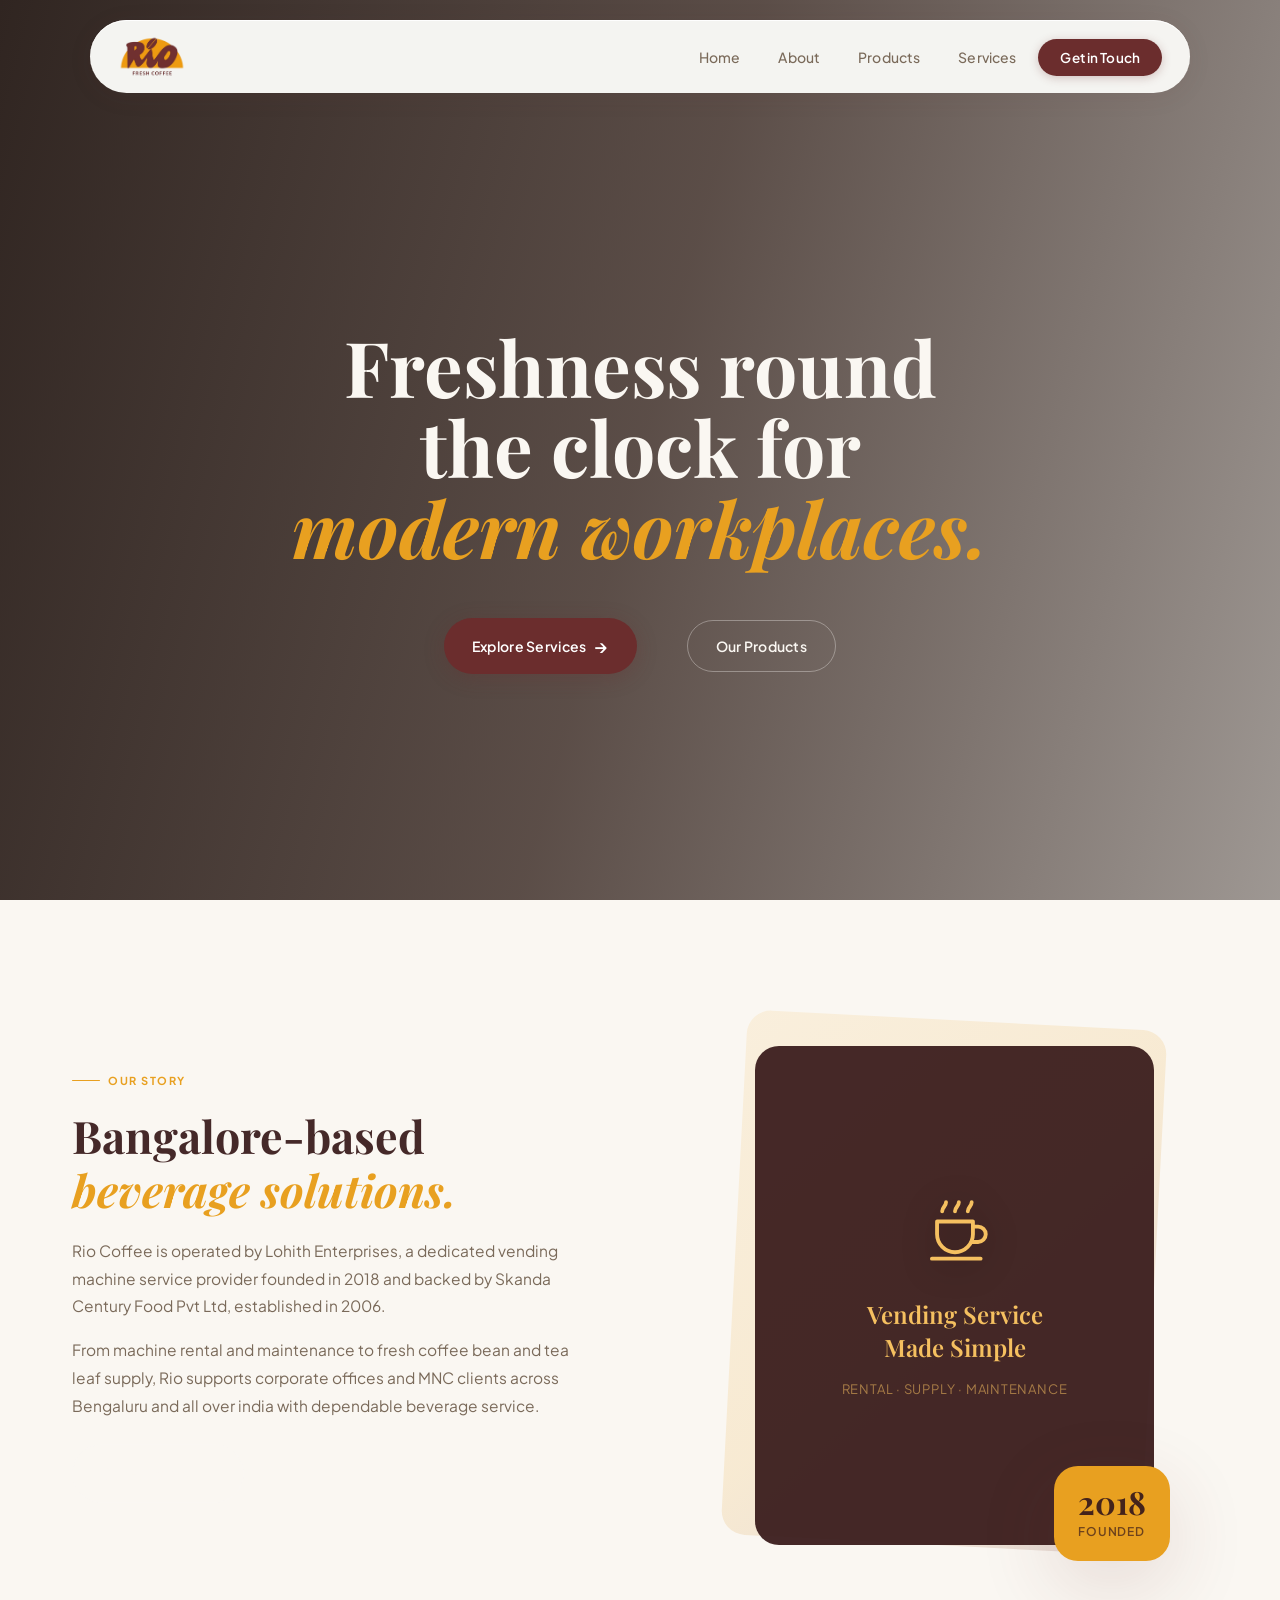
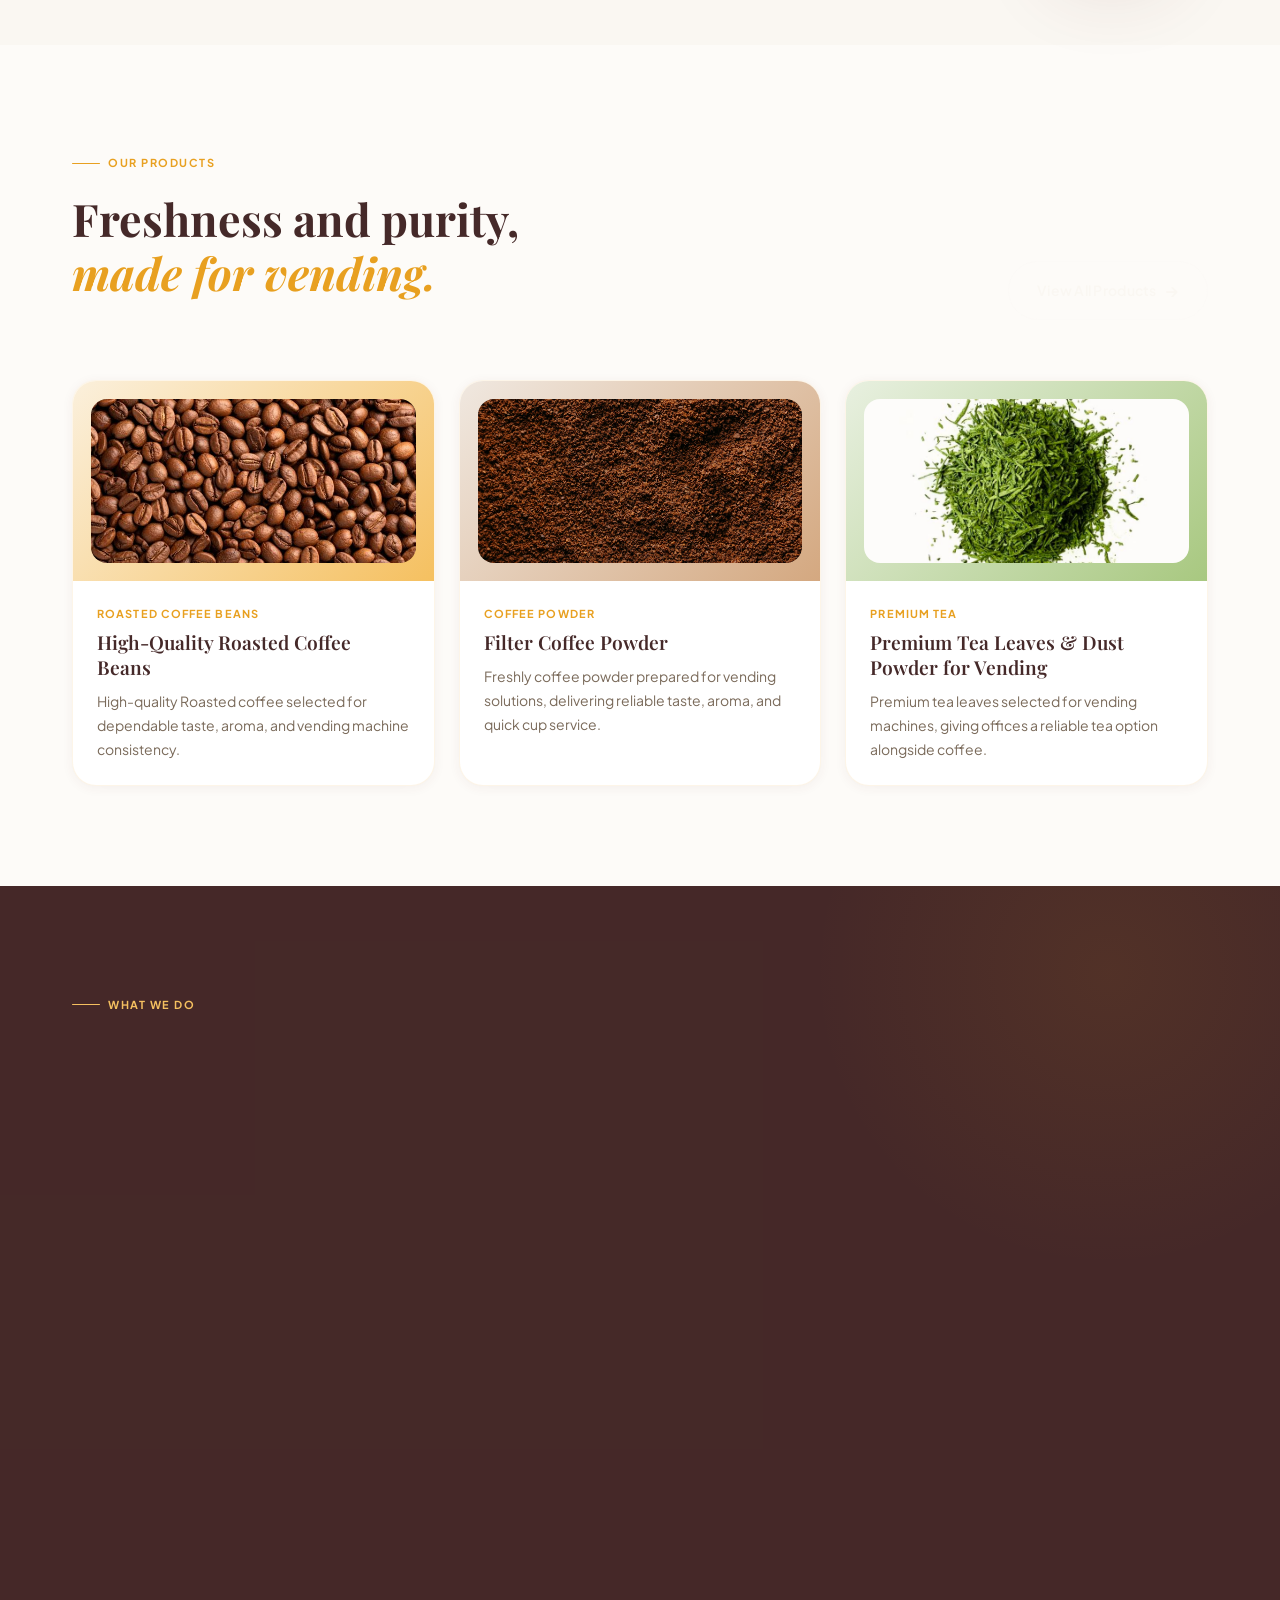
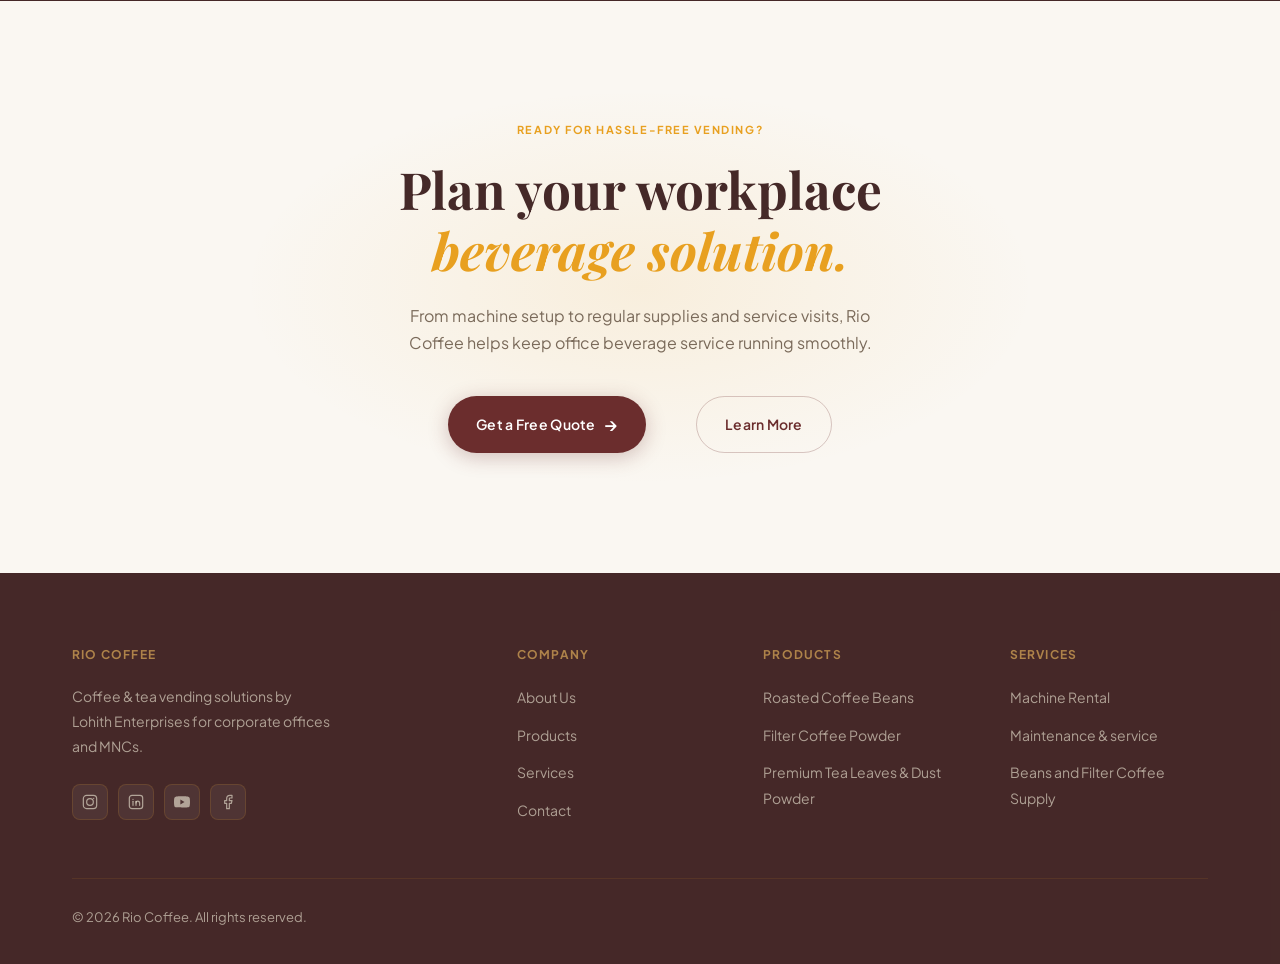
==== commit e39602cc: "update: add social links" ====
--- a/index.html
+++ b/index.html
@@ -10,7 +10,8 @@
     <!-- SEO -->
     <meta name="robots" content="index, follow" />
     <meta property="og:title" content="Rio Fresh Coffee — Premium Coffee & Vending Solutions" />
-    <meta property="og:description" content="Estate-sourced coffee beans and vending machine solutions for corporate offices and MNCs." />
+    <meta property="og:description"
+        content="Estate-sourced coffee beans and vending machine solutions for corporate offices and MNCs." />
     <meta property="og:image" content="https://riocoffeevending.com/images/logo.png" />
     <meta property="og:url" content="https://riocoffeevending.com/" />
     <meta property="og:type" content="website" />
@@ -57,333 +58,345 @@
         </div>
 
         <div class="container hero__inner">
- 
-      <!-- Left: Copy -->
-      <div class="hero__content">
- 
-        <h1 class="hero__title">
-          Freshness round<br/>
-          the clock for<br />
-          <em>modern workplaces.</em>
-        </h1>
-        <p class="hero__subtitle">
-        </p>
- 
-        <div class="hero__actions">
-          <a href="pages/services.html" class="btn btn--primary">
-            Explore Services
-            <span class="btn__arrow" aria-hidden="true">→</span>
-          </a>
-          <a href="pages/products.html" class="btn btn--ghost">
-            Our Products
-          </a>
-        </div>
-      </div>
- 
-      
- 
-    </div><!-- /container -->
-  </section>
-
-
-        <!-- ══════════════════════════════════════
+
+            <!-- Left: Copy -->
+            <div class="hero__content">
+
+                <h1 class="hero__title">
+                    Freshness round<br />
+                    the clock for<br />
+                    <em>modern workplaces.</em>
+                </h1>
+                <p class="hero__subtitle">
+                </p>
+
+                <div class="hero__actions">
+                    <a href="pages/services.html" class="btn btn--primary">
+                        Explore Services
+                        <span class="btn__arrow" aria-hidden="true">→</span>
+                    </a>
+                    <a href="pages/products.html" class="btn btn--ghost">
+                        Our Products
+                    </a>
+                </div>
+            </div>
+
+
+
+        </div><!-- /container -->
+    </section>
+
+
+    <!-- ══════════════════════════════════════
        INTRO / ABOUT TEASER
   ══════════════════════════════════════ -->
-        <section class="intro" id="about-teaser" aria-label="About Rio Coffee">
-            <div class="container">
-                <div class="intro__grid">
-
-                    <!-- Text -->
-                    <div class="intro__text">
-                        <div class="section-tag reveal">Our Story</div>
-                        <h2 class="section-heading reveal reveal-delay-1">
-                            Bangalore-based<br />
-                            <em>beverage solutions.</em>
-                        </h2>
-                        <p class="section-body reveal reveal-delay-2">
-                            Rio Coffee is operated by Lohith Enterprises, a dedicated vending
-                            machine service provider founded in 2018 and backed by Skanda Century
-                            Food Pvt Ltd, established in 2006.
-                        </p>
-                        <p class="section-body reveal reveal-delay-2">
-                            From machine rental and maintenance to fresh coffee bean and tea leaf
-                            supply, Rio supports corporate offices and MNC clients across Bengaluru
-                            and all over india with dependable beverage service.
-                        </p>
-                        <a href="pages/about.html" class="btn btn--ghost reveal reveal-delay-3" style="margin-top:8px;">
-                            Our Full Story
-                            <span class="btn__arrow" aria-hidden="true">→</span>
-                        </a>
-                    </div>
-
-                    <!-- Visual -->
-                    <div class="intro__visual reveal reveal-delay-2">
-                        <div class="intro__card-stack">
-                            <div class="intro__card intro__card--bg" aria-hidden="true"></div>
-                            <div class="intro__card intro__card--main">
-                                <div class="intro__card-icon" aria-hidden="true">
-                                    <svg viewBox="0 0 64 64" fill="none">
-                                        <path d="M18 23h28v10a14 14 0 0 1-14 14 14 14 0 0 1-14-14V23Z" stroke="currentColor" stroke-width="3" stroke-linejoin="round"/>
-                                        <path d="M46 27h4a6 6 0 0 1 0 12h-5" stroke="currentColor" stroke-width="3" stroke-linecap="round"/>
-                                        <path d="M22 15c0-3 3-4 3-7M32 15c0-3 3-4 3-7M42 15c0-3 3-4 3-7" stroke="currentColor" stroke-width="3" stroke-linecap="round"/>
-                                        <path d="M14 52h38" stroke="currentColor" stroke-width="3" stroke-linecap="round"/>
-                                    </svg>
-                                </div>
-                                <div class="intro__card-text">Vending Service<br />Made Simple</div>
-                                <div class="intro__card-sub">Rental · Supply · Maintenance</div>
+    <section class="intro" id="about-teaser" aria-label="About Rio Coffee">
+        <div class="container">
+            <div class="intro__grid">
+
+                <!-- Text -->
+                <div class="intro__text">
+                    <div class="section-tag reveal">Our Story</div>
+                    <h2 class="section-heading reveal reveal-delay-1">
+                        Bangalore-based<br />
+                        <em>beverage solutions.</em>
+                    </h2>
+                    <p class="section-body reveal reveal-delay-2">
+                        Rio Coffee is operated by Lohith Enterprises, a dedicated vending
+                        machine service provider founded in 2018 and backed by Skanda Century
+                        Food Pvt Ltd, established in 2006.
+                    </p>
+                    <p class="section-body reveal reveal-delay-2">
+                        From machine rental and maintenance to fresh coffee bean and tea leaf
+                        supply, Rio supports corporate offices and MNC clients across Bengaluru
+                        and all over india with dependable beverage service.
+                    </p>
+                    <a href="pages/about.html" class="btn btn--ghost reveal reveal-delay-3" style="margin-top:8px;">
+                        Our Full Story
+                        <span class="btn__arrow" aria-hidden="true">→</span>
+                    </a>
+                </div>
+
+                <!-- Visual -->
+                <div class="intro__visual reveal reveal-delay-2">
+                    <div class="intro__card-stack">
+                        <div class="intro__card intro__card--bg" aria-hidden="true"></div>
+                        <div class="intro__card intro__card--main">
+                            <div class="intro__card-icon" aria-hidden="true">
+                                <svg viewBox="0 0 64 64" fill="none">
+                                    <path d="M18 23h28v10a14 14 0 0 1-14 14 14 14 0 0 1-14-14V23Z" stroke="currentColor"
+                                        stroke-width="3" stroke-linejoin="round" />
+                                    <path d="M46 27h4a6 6 0 0 1 0 12h-5" stroke="currentColor" stroke-width="3"
+                                        stroke-linecap="round" />
+                                    <path d="M22 15c0-3 3-4 3-7M32 15c0-3 3-4 3-7M42 15c0-3 3-4 3-7"
+                                        stroke="currentColor" stroke-width="3" stroke-linecap="round" />
+                                    <path d="M14 52h38" stroke="currentColor" stroke-width="3" stroke-linecap="round" />
+                                </svg>
                             </div>
-                            <div class="intro__stat-badge" aria-label="Lohith Enterprises founded in 2018">
-                                <div class="stat-big">2018</div>
-                                <div class="stat-label">Founded</div>
-                            </div>
+                            <div class="intro__card-text">Vending Service<br />Made Simple</div>
+                            <div class="intro__card-sub">Rental · Supply · Maintenance</div>
                         </div>
-                    </div>
-
-                </div>
-            </div>
-        </section>
-
-
-        <!-- ══════════════════════════════════════
+                        <div class="intro__stat-badge" aria-label="Lohith Enterprises founded in 2018">
+                            <div class="stat-big">2018</div>
+                            <div class="stat-label">Founded</div>
+                        </div>
+                    </div>
+                </div>
+
+            </div>
+        </div>
+    </section>
+
+
+    <!-- ══════════════════════════════════════
        PRODUCTS PREVIEW
   ══════════════════════════════════════ -->
-        <section class="products-preview" id="products" aria-label="Our Products">
-            <div class="container">
-
-                <div class="section-header">
-                    <div class="section-header__text">
-                        <div class="section-tag reveal">Our Products</div>
-                        <h2 class="section-heading reveal reveal-delay-1">
-                            Freshness and purity,<br /><em>made for vending.</em>
-                        </h2>
-                    </div>
-                    <a href="pages/products.html" class="btn btn--ghost reveal" style="flex-shrink:0;">
-                        View All Products
-                        <span class="btn__arrow" aria-hidden="true">→</span>
-                    </a>
-                </div>
-
-                <div class="products-grid">
-
-                    <article class="product-card reveal reveal-delay-1" role="article">
-                        <div class="product-card__visual product-card__visual--amber">
-                            <img class="product-card__image" src="/assets/images/bean-home.jpg" alt="High-quality raw blend coffee beans" />
-                        </div>
-                        <div class="product-card__body">
-                            <div class="product-card__label">Roasted &amp; Blend</div>
-                            <h3 class="product-card__title">High-Quality Roasted Blend Coffee Beans</h3>
-                            <p class="product-card__desc">
-                                High-quality Roasted coffee blends selected for dependable taste,
-                                aroma, and vending machine consistency.
-                            </p>
-                        </div>
-                    </article>
-
-                    <article class="product-card reveal reveal-delay-2" role="article">
-                        <div class="product-card__visual product-card__visual--brown">
-                            <img class="product-card__image" src="/assets/images/coffeepowder-home.jpg" alt="Grounded coffee powder for vending machines" />
-                        </div>
-                        <div class="product-card__body">
-                            <div class="product-card__label">Coffee Powder</div>
-                            <h3 class="product-card__title">Grounded Filter Coffee Powder</h3>
-                            <p class="product-card__desc">
-                                Freshly ground coffee powder prepared for vending solutions,
-                                delivering reliable taste, aroma, and quick cup service.
-                            </p>
-                        </div>
-                    </article>
-
-                    <article class="product-card reveal reveal-delay-3" role="article">
-                        <div class="product-card__visual product-card__visual--green">
-                            <img class="product-card__image" src="/assets/images/leaves-home.jpg" alt="Premium tea leaves for vending machines" />
-                        </div>
-                        <div class="product-card__body">
-                            <div class="product-card__label">Premium Tea</div>
-                            <h3 class="product-card__title">Premium Tea Leaves with Dust for Vending</h3>
-                            <p class="product-card__desc">
-                                Premium tea leaves selected for vending machines, giving offices
-                                a reliable tea option alongside coffee.
-                            </p>
-                        </div>
-                    </article>
-
-                </div>
-            </div>
-        </section>
-
-
-        <!-- SERVICES PREVIEW -->
-        <section class="services-preview" id="services" aria-label="Our Services">
-            <div class="container">
-
-                <div class="section-tag reveal">What We Do</div>
-                <h2 class="section-heading reveal reveal-delay-1">
-                    One-stop beverage solutions<br /><em>for corporate workplaces.</em>
-                </h2>
-
-                <div class="services-grid">
-
-                    <article class="service-card reveal reveal-delay-1" role="article">
-                        <div class="service-card__num" aria-hidden="true">01</div>
-                        <div class="service-card__icon" aria-hidden="true">
-                            <svg viewBox="0 0 64 64" fill="none">
-                                <path d="M16 52V14h24v38" stroke="currentColor" stroke-width="3" stroke-linejoin="round"/>
-                                <path d="M40 26h10v26" stroke="currentColor" stroke-width="3" stroke-linejoin="round"/>
-                                <path d="M23 22h4M23 31h4M23 40h4M32 22h4M32 31h4M32 40h4" stroke="currentColor" stroke-width="3" stroke-linecap="round"/>
-                                <path d="M12 52h42" stroke="currentColor" stroke-width="3" stroke-linecap="round"/>
-                            </svg>
-                        </div>
-                        <h3 class="service-card__title">Vending Machine Rental</h3>
-                        <p class="service-card__desc">
-                            Coffee and tea vending machine rental for MNCs and corporate offices,
-                            planned around your site requirements before installation.
+    <section class="products-preview" id="products" aria-label="Our Products">
+        <div class="container">
+
+            <div class="section-header">
+                <div class="section-header__text">
+                    <div class="section-tag reveal">Our Products</div>
+                    <h2 class="section-heading reveal reveal-delay-1">
+                        Freshness and purity,<br /><em>made for vending.</em>
+                    </h2>
+                </div>
+                <a href="pages/products.html" class="btn btn--ghost reveal" style="flex-shrink:0;">
+                    View All Products
+                    <span class="btn__arrow" aria-hidden="true">→</span>
+                </a>
+            </div>
+
+            <div class="products-grid">
+
+                <article class="product-card reveal reveal-delay-1" role="article">
+                    <div class="product-card__visual product-card__visual--amber">
+                        <img class="product-card__image" src="/assets/images/bean-home.jpg"
+                            alt="High-quality raw blend coffee beans" />
+                    </div>
+                    <div class="product-card__body">
+                        <div class="product-card__label">Roasted Coffee Beans</div>
+                        <h3 class="product-card__title">High-Quality Roasted Coffee Beans</h3>
+                        <p class="product-card__desc">
+                            High-quality Roasted coffee selected for dependable taste,
+                            aroma, and vending machine consistency.
                         </p>
-                    </article>
-
-                    <article class="service-card reveal reveal-delay-2" role="article">
-                        <div class="service-card__num" aria-hidden="true">02</div>
-                        <div class="service-card__icon" aria-hidden="true">
-                            <svg viewBox="0 0 64 64" fill="none">
-                                <circle cx="32" cy="32" r="8" stroke="currentColor" stroke-width="3"/>
-                                <path d="M32 12v7M32 45v7M46.1 17.9l-5 5M22.9 41.1l-5 5M52 32h-7M19 32h-7M46.1 46.1l-5-5M22.9 22.9l-5-5" stroke="currentColor" stroke-width="3" stroke-linecap="round"/>
-                                <path d="M39 14.2 42 16l-1 6.2M50 39l-1.8 3-6.2-1M25 49.8 22 48l1-6.2M14 25l1.8-3 6.2 1" stroke="currentColor" stroke-width="3" stroke-linecap="round" stroke-linejoin="round"/>
-                            </svg>
-                        </div>
-                        <h3 class="service-card__title">Maintenance &amp; Service</h3>
-                        <p class="service-card__desc">
-                            Periodic service visits, machine checks, and after-sales support to
-                            keep vending operations hassle-free.
+                    </div>
+                </article>
+
+                <article class="product-card reveal reveal-delay-2" role="article">
+                    <div class="product-card__visual product-card__visual--brown">
+                        <img class="product-card__image" src="/assets/images/coffeepowder-home.jpg"
+                            alt="Grounded coffee powder for vending machines" />
+                    </div>
+                    <div class="product-card__body">
+                        <div class="product-card__label">Coffee Powder</div>
+                        <h3 class="product-card__title">Filter Coffee Powder</h3>
+                        <p class="product-card__desc">
+                            Freshly coffee powder prepared for vending solutions,
+                            delivering reliable taste, aroma, and quick cup service.
                         </p>
-                    </article>
-
-                    <article class="service-card reveal reveal-delay-3" role="article">
-                        <div class="service-card__num" aria-hidden="true">03</div>
-                        <div class="service-card__icon" aria-hidden="true">
-                            <svg viewBox="0 0 64 64" fill="none">
-                                <path d="M14 23l18-10 18 10v20L32 53 14 43V23Z" stroke="currentColor" stroke-width="3" stroke-linejoin="round"/>
-                                <path d="M14 23l18 10 18-10M32 33v20" stroke="currentColor" stroke-width="3" stroke-linejoin="round"/>
-                                <path d="M23 18l18 10" stroke="currentColor" stroke-width="3" stroke-linecap="round" opacity=".55"/>
-                            </svg>
-                        </div>
-                        <h3 class="service-card__title">Beans &amp; Filter Coffee Supply</h3>
-                        <p class="service-card__desc">
-                            Fresh coffee beans and premium tea leaves supplied for vending
-                            solutions, matched to office consumption.
+                    </div>
+                </article>
+
+                <article class="product-card reveal reveal-delay-3" role="article">
+                    <div class="product-card__visual product-card__visual--green">
+                        <img class="product-card__image" src="/assets/images/leaves-home.jpg"
+                            alt="Premium tea leaves for vending machines" />
+                    </div>
+                    <div class="product-card__body">
+                        <div class="product-card__label">Premium Tea</div>
+                        <h3 class="product-card__title">Premium Tea Leaves & Dust Powder for Vending</h3>
+                        <p class="product-card__desc">
+                            Premium tea leaves selected for vending machines, giving offices
+                            a reliable tea option alongside coffee.
                         </p>
-                    </article>
-
-                </div>
-            </div>
-        </section>
-
-
-        <!-- ══════════════════════════════════════
+                    </div>
+                </article>
+
+            </div>
+        </div>
+    </section>
+
+
+    <!-- SERVICES PREVIEW -->
+    <section class="services-preview" id="services" aria-label="Our Services">
+        <div class="container">
+
+            <div class="section-tag reveal">What We Do</div>
+            <h2 class="section-heading reveal reveal-delay-1">
+                One-stop beverage solutions<br /><em>for corporate workplaces.</em>
+            </h2>
+
+            <div class="services-grid">
+
+                <article class="service-card reveal reveal-delay-1" role="article">
+                    <div class="service-card__num" aria-hidden="true">01</div>
+                    <div class="service-card__icon" aria-hidden="true">
+                        <svg viewBox="0 0 64 64" fill="none">
+                            <path d="M16 52V14h24v38" stroke="currentColor" stroke-width="3" stroke-linejoin="round" />
+                            <path d="M40 26h10v26" stroke="currentColor" stroke-width="3" stroke-linejoin="round" />
+                            <path d="M23 22h4M23 31h4M23 40h4M32 22h4M32 31h4M32 40h4" stroke="currentColor"
+                                stroke-width="3" stroke-linecap="round" />
+                            <path d="M12 52h42" stroke="currentColor" stroke-width="3" stroke-linecap="round" />
+                        </svg>
+                    </div>
+                    <h3 class="service-card__title">Vending Machine Rental</h3>
+                    <p class="service-card__desc">
+                        Coffee and tea vending machine rental for MNCs and corporate offices,
+                        planned around your site requirements before installation.
+                    </p>
+                </article>
+
+                <article class="service-card reveal reveal-delay-2" role="article">
+                    <div class="service-card__num" aria-hidden="true">02</div>
+                    <div class="service-card__icon" aria-hidden="true">
+                        <svg viewBox="0 0 64 64" fill="none">
+                            <circle cx="32" cy="32" r="8" stroke="currentColor" stroke-width="3" />
+                            <path
+                                d="M32 12v7M32 45v7M46.1 17.9l-5 5M22.9 41.1l-5 5M52 32h-7M19 32h-7M46.1 46.1l-5-5M22.9 22.9l-5-5"
+                                stroke="currentColor" stroke-width="3" stroke-linecap="round" />
+                            <path d="M39 14.2 42 16l-1 6.2M50 39l-1.8 3-6.2-1M25 49.8 22 48l1-6.2M14 25l1.8-3 6.2 1"
+                                stroke="currentColor" stroke-width="3" stroke-linecap="round" stroke-linejoin="round" />
+                        </svg>
+                    </div>
+                    <h3 class="service-card__title">Maintenance &amp; Service</h3>
+                    <p class="service-card__desc">
+                        Periodic service visits, machine checks, and after-sales support to
+                        keep vending operations hassle-free.
+                    </p>
+                </article>
+
+                <article class="service-card reveal reveal-delay-3" role="article">
+                    <div class="service-card__num" aria-hidden="true">03</div>
+                    <div class="service-card__icon" aria-hidden="true">
+                        <svg viewBox="0 0 64 64" fill="none">
+                            <path d="M14 23l18-10 18 10v20L32 53 14 43V23Z" stroke="currentColor" stroke-width="3"
+                                stroke-linejoin="round" />
+                            <path d="M14 23l18 10 18-10M32 33v20" stroke="currentColor" stroke-width="3"
+                                stroke-linejoin="round" />
+                            <path d="M23 18l18 10" stroke="currentColor" stroke-width="3" stroke-linecap="round"
+                                opacity=".55" />
+                        </svg>
+                    </div>
+                    <h3 class="service-card__title">Beans &amp; Filter Coffee Supply</h3>
+                    <p class="service-card__desc">
+                        Fresh coffee beans and premium tea leaves supplied for vending
+                        solutions, matched to office consumption.
+                    </p>
+                </article>
+
+            </div>
+        </div>
+    </section>
+
+
+    <!-- ══════════════════════════════════════
        CTA BANNER
   ══════════════════════════════════════ -->
-        <section class="cta-banner" aria-label="Get in touch">
-            <div class="container">
-                <div class="cta-banner__eyebrow reveal">Ready for hassle-free vending?</div>
-                <h2 class="cta-banner__title reveal reveal-delay-1">
-                    Plan your workplace<br /><em>beverage solution.</em>
-                </h2>
-                <p class="cta-banner__sub reveal reveal-delay-2">
-                    From machine setup to regular supplies and service visits,
-                    Rio Coffee helps keep office beverage service running smoothly.
-                </p>
-                <div style="display:flex; gap: 50px; justify-content:center; flex-wrap:wrap;"
-                    class="reveal reveal-delay-3">
-                    <a href="pages/contact.html" class="btn btn--primary">
-                        Get a Free Quote
-                        <span class="btn__arrow" aria-hidden="true">→</span>
-                    </a>
-                    <a href="pages/services.html" class="btn btn--ghost1">Learn More</a>
-                </div>
-            </div>
-        </section>
-
-
-        <!-- FOOTER -->
-        <footer class="footer" aria-label="Site footer">
-            <div class="container">
-                <div class="footer__grid">
-
-                    <div class="footer__brand">
-                        <div class="footer__col-title">Rio Coffee</div>
-                        <p class="footer__brand-desc">
-                            Coffee &amp; tea vending solutions by Lohith Enterprises for
-                            corporate offices and MNCs.
-                        </p>
-                        <div class="footer__social" aria-label="Social media links">
-                            <a href="#" aria-label="Instagram">
-                                <svg width="16" height="16" viewBox="0 0 24 24" fill="none" stroke="currentColor"
-                                    stroke-width="1.8" stroke-linecap="round" stroke-linejoin="round">
-                                    <rect x="2" y="2" width="20" height="20" rx="5" />
-                                    <circle cx="12" cy="12" r="5" />
-                                    <circle cx="17.5" cy="6.5" r="1" fill="currentColor" stroke="none" />
-                                </svg>
-                            </a>
-                            <a href="#" aria-label="LinkedIn">
-                                <svg width="16" height="16" viewBox="0 0 24 24" fill="none" stroke="currentColor"
-                                    stroke-width="1.8" stroke-linecap="round" stroke-linejoin="round">
-                                    <rect x="2" y="2" width="20" height="20" rx="4" />
-                                    <circle cx="7.5" cy="8" r="1" fill="currentColor" stroke="none" />
-                                    <path d="M7.5 11v6" />
-                                    <path d="M12 17v-6" />
-                                    <path d="M12 13.5c0-1.6 1.1-2.7 2.6-2.7 1.7 0 2.9 1.1 2.9 3.3V17" />
-                                </svg>
-                            </a>
-                            <a href="#" aria-label="X / Twitter">
-                                <svg width="16" height="16" viewBox="0 0 24 24" fill="currentColor" stroke="none">
-                                    <path
-                                        d="M18.244 2.25h3.308l-7.227 8.26 8.502 11.24H16.17l-4.714-6.231-5.401 6.231H2.742l7.74-8.865L2.25 2.25h6.993l4.259 5.631 4.742-5.631Zm-1.161 17.52h1.833L7.084 4.126H5.117L17.083 19.77Z" />
-                                </svg>
-                            </a>
-                            <a href="#" aria-label="Facebook">
-                                <svg width="16" height="16" viewBox="0 0 24 24" fill="none" stroke="currentColor"
-                                    stroke-width="1.8" stroke-linecap="round" stroke-linejoin="round">
-                                    <path d="M18 2h-3a5 5 0 0 0-5 5v3H7v4h3v8h4v-8h3l1-4h-4V7a1 1 0 0 1 1-1h3z" />
-                                </svg>
-                            </a>
-                        </div>
-                    </div>
-
-                    <div class="footer__col">
-                        <div class="footer__col-title">Company</div>
-                        <ul class="footer__links" role="list">
-                            <li><a href="pages/about.html">About Us</a></li>
-                            <li><a href="pages/products.html">Products</a></li>
-                            <li><a href="pages/services.html">Services</a></li>
-                            <li><a href="pages/contact.html">Contact</a></li>
-                        </ul>
-                    </div>
-
-                    <div class="footer__col">
-                        <div class="footer__col-title">Products</div>
-                        <ul class="footer__links" role="list">
-                            <li><a href="pages/products.html">Roasted Blend Beans</a></li>
-                            <li><a href="pages/products.html">Grounded Filter Coffee Powder</a></li>
-                            <li><a href="pages/products.html">Premium Tea Leaves with Dust</a></li>
-                        </ul>
-                    </div>
-
-                    <div class="footer__col">
-                        <div class="footer__col-title">Services</div>
-                        <ul class="footer__links" role="list">
-                            <li><a href="pages/services.html">Machine Rental</a></li>
-                            <li><a href="pages/services.html">Maintenance & service</a></li>
-                            <li><a href="pages/services.html">Beans and Filter Coffee Supply</a></li>
-                        </ul>
-                    </div>
-
-                </div>
-
-                <div class="footer__bottom">
-                    <span>&copy; 2026 Rio Coffee. All rights reserved.</span>
-                </div>
-            </div>
-        </footer>
-
-        <script src="js/main.js"></script>
+    <section class="cta-banner" aria-label="Get in touch">
+        <div class="container">
+            <div class="cta-banner__eyebrow reveal">Ready for hassle-free vending?</div>
+            <h2 class="cta-banner__title reveal reveal-delay-1">
+                Plan your workplace<br /><em>beverage solution.</em>
+            </h2>
+            <p class="cta-banner__sub reveal reveal-delay-2">
+                From machine setup to regular supplies and service visits,
+                Rio Coffee helps keep office beverage service running smoothly.
+            </p>
+            <div style="display:flex; gap: 50px; justify-content:center; flex-wrap:wrap;" class="reveal reveal-delay-3">
+                <a href="pages/contact.html" class="btn btn--primary">
+                    Get a Free Quote
+                    <span class="btn__arrow" aria-hidden="true">→</span>
+                </a>
+                <a href="pages/services.html" class="btn btn--ghost1">Learn More</a>
+            </div>
+        </div>
+    </section>
+
+
+    <!-- FOOTER -->
+    <footer class="footer" aria-label="Site footer">
+        <div class="container">
+            <div class="footer__grid">
+
+                <div class="footer__brand">
+                    <div class="footer__col-title">Rio Coffee</div>
+                    <p class="footer__brand-desc">
+                        Coffee &amp; tea vending solutions by Lohith Enterprises for
+                        corporate offices and MNCs.
+                    </p>
+                    <div class="footer__social" aria-label="Social media links">
+                        <a href="https://www.instagram.com/riocoffeevending/" target="_blank" aria-label="Instagram">
+                            <svg width="16" height="16" viewBox="0 0 24 24" fill="none" stroke="currentColor"
+                                stroke-width="1.8" stroke-linecap="round" stroke-linejoin="round">
+                                <rect x="2" y="2" width="20" height="20" rx="5" />
+                                <circle cx="12" cy="12" r="5" />
+                                <circle cx="17.5" cy="6.5" r="1" fill="currentColor" stroke="none" />
+                            </svg>
+                        </a>
+                        <a href="https://www.linkedin.com/in/rio-coffee-vending-373a12408/" target="_blank" aria-label="LinkedIn">
+                            <svg width="16" height="16" viewBox="0 0 24 24" fill="none" stroke="currentColor"
+                                stroke-width="1.8" stroke-linecap="round" stroke-linejoin="round">
+                                <rect x="2" y="2" width="20" height="20" rx="4" />
+                                <circle cx="7.5" cy="8" r="1" fill="currentColor" stroke="none" />
+                                <path d="M7.5 11v6" />
+                                <path d="M12 17v-6" />
+                                <path d="M12 13.5c0-1.6 1.1-2.7 2.6-2.7 1.7 0 2.9 1.1 2.9 3.3V17" />
+                            </svg>
+                        </a>
+                        <a href="https://youtube.com/@riocoffeevending?si=LHRi_PMVC-I4I030" target="_blank" aria-label="YouTube">
+                            <svg width="16" height="16" viewBox="0 0 24 24" fill="currentColor" stroke="none">
+                                <path
+                                    d="M23.498 6.186a3.016 3.016 0 0 0-2.122-2.136C19.505 3.545 12 3.545 12 3.545s-7.505 0-9.377.505A3.017 3.017 0 0 0 .502 6.186C0 8.07 0 12 0 12s0 3.93.502 5.814a3.016 3.016 0 0 0 2.122 2.136c1.871.505 9.376.505 9.376.505s7.505 0 9.377-.505a3.015 3.015 0 0 0 2.122-2.136C24 15.93 24 12 24 12s0-3.93-.502-5.814zM9.545 15.568V8.432L15.818 12l-6.273 3.568z" />
+                            </svg>
+                        </a>
+                        <a href="#" target="_blank" aria-label="Facebook">
+                            <svg width="16" height="16" viewBox="0 0 24 24" fill="none" stroke="currentColor"
+                                stroke-width="1.8" stroke-linecap="round" stroke-linejoin="round">
+                                <path d="M18 2h-3a5 5 0 0 0-5 5v3H7v4h3v8h4v-8h3l1-4h-4V7a1 1 0 0 1 1-1h3z" />
+                            </svg>
+                        </a>
+                    </div>
+                </div>
+
+                <div class="footer__col">
+                    <div class="footer__col-title">Company</div>
+                    <ul class="footer__links" role="list">
+                        <li><a href="pages/about.html">About Us</a></li>
+                        <li><a href="pages/products.html">Products</a></li>
+                        <li><a href="pages/services.html">Services</a></li>
+                        <li><a href="pages/contact.html">Contact</a></li>
+                    </ul>
+                </div>
+
+                <div class="footer__col">
+                    <div class="footer__col-title">Products</div>
+                    <ul class="footer__links" role="list">
+                        <li><a href="pages/products.html">Roasted Coffee Beans</a></li>
+                        <li><a href="pages/products.html">Filter Coffee Powder</a></li>
+                        <li><a href="pages/products.html">Premium Tea Leaves & Dust Powder</a></li>
+                    </ul>
+                </div>
+
+                <div class="footer__col">
+                    <div class="footer__col-title">Services</div>
+                    <ul class="footer__links" role="list">
+                        <li><a href="pages/services.html">Machine Rental</a></li>
+                        <li><a href="pages/services.html">Maintenance & service</a></li>
+                        <li><a href="pages/services.html">Beans and Filter Coffee Supply</a></li>
+                    </ul>
+                </div>
+
+            </div>
+
+            <div class="footer__bottom">
+                <span>&copy; 2026 Rio Coffee. All rights reserved.</span>
+            </div>
+        </div>
+    </footer>
+
+    <script src="js/main.js"></script>
 </body>
 
-</html>
+</html>
